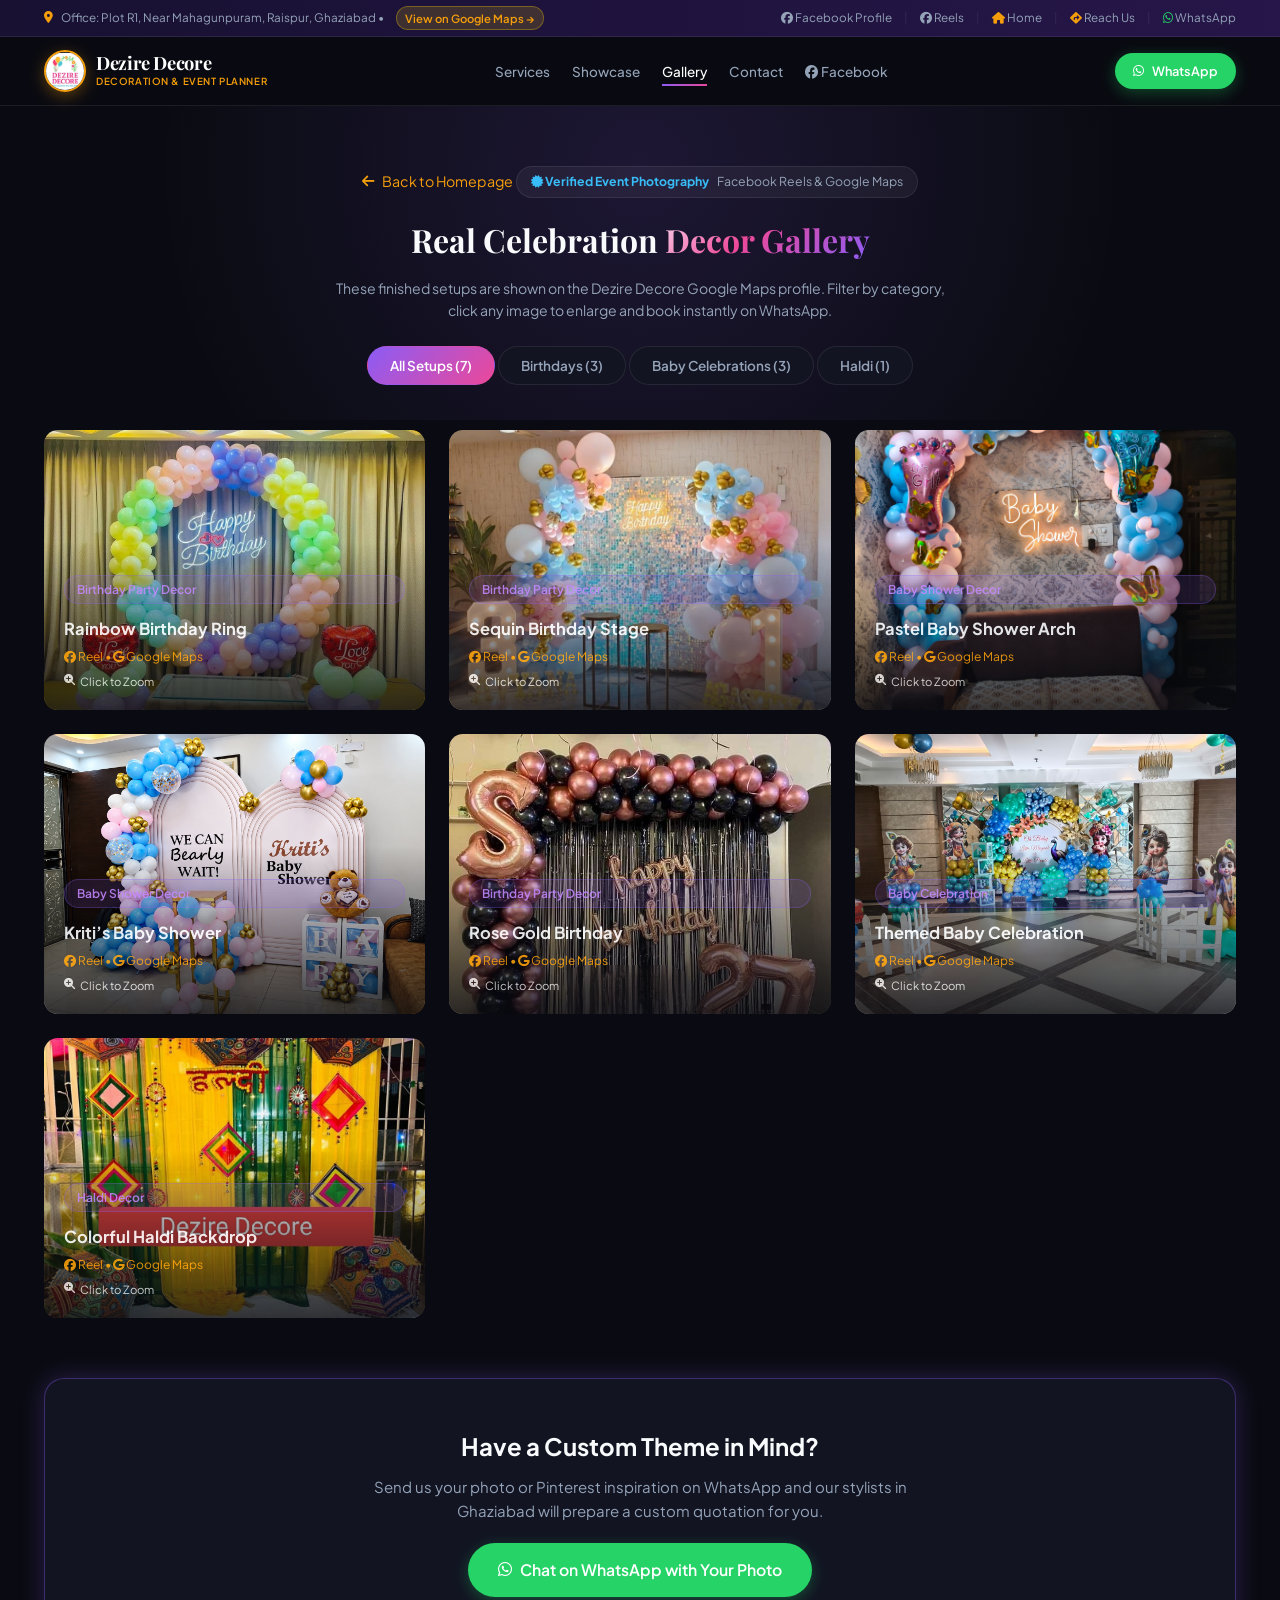
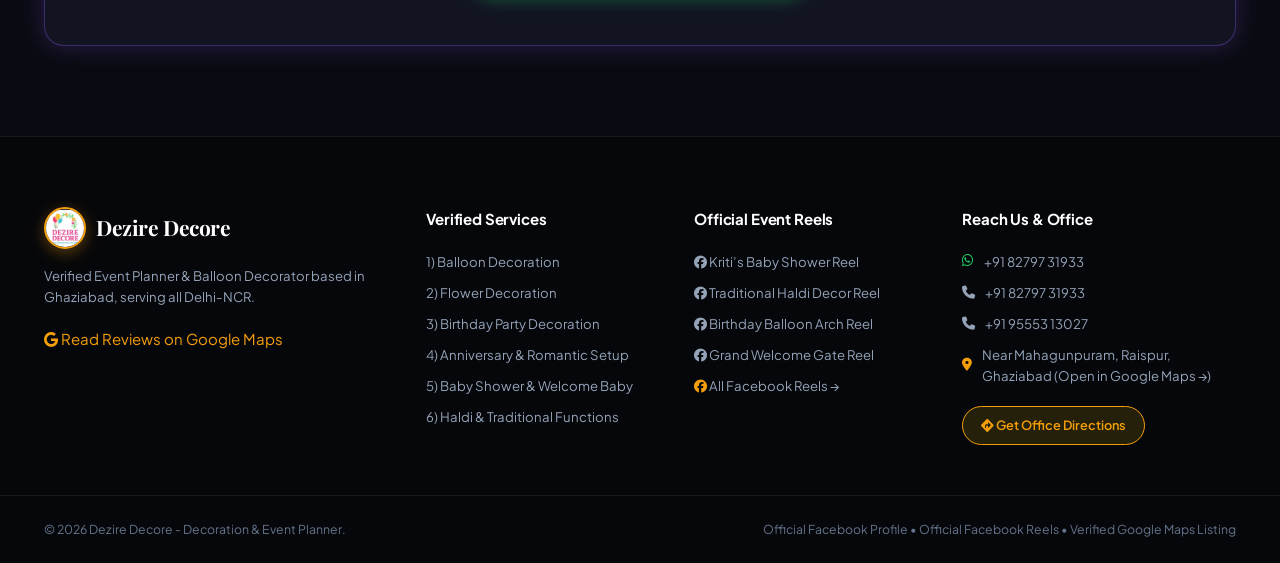
==== gallery.html @ 99ba1cac "Fix mobile section popup, replace What We Do and View Our Samples dummy text with Services and Event" ====
<!DOCTYPE html>
<html lang="en">
<head>
  <meta charset="UTF-8">
  <meta name="viewport" content="width=device-width, initial-scale=1.0">
  <title>Event Decor Gallery | Dezire Decore - Decoration & Event Planner Ghaziabad</title>
  <meta name="description" content="Explore real authentic balloon decoration, flower decoration, and party setups by Dezire Decore in Ghaziabad and Delhi-NCR. Crawled from official Facebook reels & Google Maps reviews.">
  
  <!-- Google Fonts & Font Awesome Icons -->
  <link rel="preconnect" href="https://fonts.googleapis.com">
  <link rel="preconnect" href="https://fonts.gstatic.com" crossorigin>
  <link href="https://fonts.googleapis.com/css2?family=Plus+Jakarta+Sans:wght@300;400;500;600;700;800&family=Playfair+Display:ital,wght@0,600;0,700;1,600&display=swap" rel="stylesheet">
  <link rel="stylesheet" href="https://cdnjs.cloudflare.com/ajax/libs/font-awesome/6.5.1/css/all.min.css">

  <link rel="stylesheet" href="styles.css">
</head>
<body>

  <!-- Top Announcement Bar -->
  <aside class="announcement-bar">
    <div class="container bar-content">
      <div class="bar-left">
        <a href="https://www.google.com/maps/place/Dezire+Decore+-+Decoration+%26+Event+Planner/@28.6676137,77.4800782,17z/data=!4m8!3m7!1s0x390cf3f0faf988bb:0xb8de77d788648f0a!8m2!3d28.6676137!4d77.4800782!9m1!1b1!16s%2Fg%2F11ydsvkggp" target="_blank" rel="noopener" class="top-map-link" title="Open Office on Google Maps">
          <i class="fa-solid fa-location-dot text-gold"></i> Office: Plot R1, Near Mahagunpuram, Raispur, Ghaziabad &bull; <span class="reach-badge">View on Google Maps &rarr;</span>
        </a>
      </div>
      <div class="bar-right">
        <a href="https://www.facebook.com/profile.php?id=61586389556980" target="_blank" rel="noopener" title="Official Facebook Profile">
          <i class="fa-brands fa-facebook text-primary"></i> Facebook Profile
        </a>
        <span class="divider">|</span>
        <a href="https://www.facebook.com/profile.php?id=61586389556980&sk=reels_tab" target="_blank" rel="noopener" title="Official Facebook Reels">
          <i class="fa-brands fa-facebook text-primary"></i> Reels
        </a>
        <span class="divider">|</span>
        <a href="index.html">
          <i class="fa-solid fa-house text-gold"></i> Home
        </a>
        <span class="divider">|</span>
        <a href="index.html#contact">
          <i class="fa-solid fa-diamond-turn-right text-gold"></i> Reach Us
        </a>
        <span class="divider">|</span>
        <a href="https://wa.me/918279731933?text=Hi%20Dezire%20Decore,%20I%20am%20inquiring%20about%20event%20decoration%20services" target="_blank" rel="noopener">
          <i class="fa-brands fa-whatsapp text-whatsapp"></i> WhatsApp
        </a>
      </div>
    </div>
  </aside>

  <!-- Navigation Header with Facebook Logo -->
  <header class="site-header" id="header">
    <div class="container header-container">
      <a href="index.html" class="brand-logo">
        <img src="assets/brand/logo/default.jpg" alt="Dezire Decore Official Logo" class="brand-logo-img">
        <div class="brand-text">
          <span class="logo-title">Dezire Decore</span>
          <span class="logo-sub">Decoration & Event Planner</span>
        </div>
      </a>

      <nav class="nav-menu" id="navMenu">
        <ul class="nav-list">
          <li><a href="index.html#services" class="nav-link">Services</a></li>
          <li><a href="index.html#samples" class="nav-link">Showcase</a></li>
          <li><a href="gallery.html" class="nav-link active">Gallery</a></li>
          <li><a href="index.html#contact" class="nav-link">Contact</a></li>
          <li><a href="https://www.facebook.com/profile.php?id=61586389556980" target="_blank" rel="noopener" class="nav-link text-primary"><i class="fa-brands fa-facebook"></i> Facebook</a></li>
        </ul>
      </nav>

      <div class="header-actions">
        <a href="https://wa.me/918279731933?text=Hi%20Dezire%20Decore,%20I%20would%20like%20to%20get%20a%20quote%20for%20event%20decoration" target="_blank" rel="noopener" class="btn btn-whatsapp btn-sm">
          <i class="fa-brands fa-whatsapp"></i> <span class="btn-text">WhatsApp</span>
        </a>
        <button class="mobile-toggle" id="mobileToggle" aria-label="Toggle navigation">
          <span></span>
          <span></span>
          <span></span>
        </button>
      </div>
    </div>
  </header>

  <!-- Gallery Hero -->
  <section class="gallery-page-hero">
    <div class="container">
      <a href="index.html" class="gallery-back-link">
        <i class="fa-solid fa-arrow-left"></i> Back to Homepage
      </a>
      <div class="badge-pill" style="justify-content: center; margin-bottom: 16px;">
        <span class="verified-pill"><i class="fa-solid fa-certificate"></i> Verified Event Photography</span>
        <span>Facebook Reels & Google Maps</span>
      </div>
      <h1 class="gallery-page-title">
        Real Celebration <span class="gradient-text">Decor Gallery</span>
      </h1>
      <p class="gallery-page-subtitle">
        These finished setups are shown on the Dezire Decore Google Maps profile. Filter by category, click any image to enlarge and book instantly on WhatsApp.
      </p>

      <!-- Category Filter Tabs -->
      <div class="gallery-tabs">
        <button class="tab-btn active" data-filter="all">All Setups (7)</button>
        <button class="tab-btn" data-filter="birthday">Birthdays (3)</button>
        <button class="tab-btn" data-filter="baby">Baby Celebrations (3)</button>
        <button class="tab-btn" data-filter="haldi">Haldi (1)</button>
      </div>
    </div>
  </section>

  <!-- Gallery Grid Section -->
  <section class="section" style="padding-top: 10px; padding-bottom: 90px;">
    <div class="container">
      <div class="gallery-grid" id="galleryGrid">
        <div class="gallery-item"
             data-category="birthday"
             data-category-name="Birthday Party Decor"
             data-title="Rainbow Birthday Ring"
             data-desc="A finished pastel balloon ring with a Happy Birthday sign and a party table."
             data-source="Google Maps business photos & Facebook Reel"
             data-reel-url="https://www.facebook.com/reel/1395880162570768/"
             data-source-url="https://www.google.com/maps/place/Dezire+Decore+-+Decoration+%26+Event+Planner/@28.6676137,77.4800782,17z/data=!4m8!3m7!1s0x390cf3f0faf988bb:0xb8de77d788648f0a!8m2!3d28.6676137!4d77.4800782!9m1!1b1!16s%2Fg%2F11ydsvkggp"
             data-full="assets/event/birthday/default.jpg">
          <img src="assets/event/birthday/default.jpg" alt="Rainbow Birthday Ring by Dezire Decore" loading="lazy">
          <div class="gallery-overlay">
            <span class="lightbox-category-tag">Birthday Party Decor</span>
            <h4>Rainbow Birthday Ring</h4>
            <p><i class="fa-brands fa-facebook"></i> Reel &bull; <i class="fa-brands fa-google"></i> Google Maps</p>
            <span class="view-zoom-hint"><i class="fa-solid fa-magnifying-glass-plus"></i> Click to Zoom</span>
          </div>
        </div>

        <div class="gallery-item"
             data-category="birthday"
             data-category-name="Birthday Party Decor"
             data-title="Sequin Birthday Stage"
             data-desc="A shimmering birthday backdrop with pastel balloons, light-up numbers and a cake display."
             data-source="Google Maps business photos & Facebook Reel"
             data-reel-url="https://www.facebook.com/reel/2063160304377237/"
             data-source-url="https://www.google.com/maps/place/Dezire+Decore+-+Decoration+%26+Event+Planner/@28.6676137,77.4800782,17z/data=!4m8!3m7!1s0x390cf3f0faf988bb:0xb8de77d788648f0a!8m2!3d28.6676137!4d77.4800782!9m1!1b1!16s%2Fg%2F11ydsvkggp"
             data-full="assets/event/birthday-sequin/default.jpg">
          <img src="assets/event/birthday-sequin/default.jpg" alt="Sequin Birthday Stage by Dezire Decore" loading="lazy">
          <div class="gallery-overlay">
            <span class="lightbox-category-tag">Birthday Party Decor</span>
            <h4>Sequin Birthday Stage</h4>
            <p><i class="fa-brands fa-facebook"></i> Reel &bull; <i class="fa-brands fa-google"></i> Google Maps</p>
            <span class="view-zoom-hint"><i class="fa-solid fa-magnifying-glass-plus"></i> Click to Zoom</span>
          </div>
        </div>

        <div class="gallery-item"
             data-category="baby"
             data-category-name="Baby Shower Decor"
             data-title="Pastel Baby Shower Arch"
             data-desc="A finished pink and blue baby shower arch with butterfly balloons and a glowing sign."
             data-source="Google Maps business photos & Facebook Reel"
             data-reel-url="https://www.facebook.com/reel/2816737288698868/"
             data-source-url="https://www.google.com/maps/place/Dezire+Decore+-+Decoration+%26+Event+Planner/@28.6676137,77.4800782,17z/data=!4m8!3m7!1s0x390cf3f0faf988bb:0xb8de77d788648f0a!8m2!3d28.6676137!4d77.4800782!9m1!1b1!16s%2Fg%2F11ydsvkggp"
             data-full="assets/event/baby-shower/default.jpg">
          <img src="assets/event/baby-shower/default.jpg" alt="Pastel Baby Shower Arch by Dezire Decore" loading="lazy">
          <div class="gallery-overlay">
            <span class="lightbox-category-tag">Baby Shower Decor</span>
            <h4>Pastel Baby Shower Arch</h4>
            <p><i class="fa-brands fa-facebook"></i> Reel &bull; <i class="fa-brands fa-google"></i> Google Maps</p>
            <span class="view-zoom-hint"><i class="fa-solid fa-magnifying-glass-plus"></i> Click to Zoom</span>
          </div>
        </div>

        <div class="gallery-item"
             data-category="baby"
             data-category-name="Baby Shower Decor"
             data-title="Kriti’s Baby Shower"
             data-desc="A personalized baby shower backdrop with pastel balloons, teddy bear and BABY blocks."
             data-source="Facebook Reel & Google Maps photos"
             data-reel-url="https://www.facebook.com/reel/29659925743593267/"
             data-source-url="https://www.facebook.com/reel/29659925743593267/"
             data-full="assets/event/baby-shower-kriti/default.jpg">
          <img src="assets/event/baby-shower-kriti/default.jpg" alt="Kriti’s Baby Shower by Dezire Decore" loading="lazy">
          <div class="gallery-overlay">
            <span class="lightbox-category-tag">Baby Shower Decor</span>
            <h4>Kriti’s Baby Shower</h4>
            <p><i class="fa-brands fa-facebook"></i> Reel &bull; <i class="fa-brands fa-google"></i> Google Maps</p>
            <span class="view-zoom-hint"><i class="fa-solid fa-magnifying-glass-plus"></i> Click to Zoom</span>
          </div>
        </div>

        <div class="gallery-item"
             data-category="birthday"
             data-category-name="Birthday Party Decor"
             data-title="Rose Gold Birthday"
             data-desc="Rose gold and black balloon backdrop for a 27th birthday celebration."
             data-source="Google Maps business photos & Facebook Reel"
             data-reel-url="https://www.facebook.com/reel/1778955269817385/"
             data-source-url="https://www.google.com/maps/place/Dezire+Decore+-+Decoration+%26+Event+Planner/@28.6676137,77.4800782,17z/data=!4m8!3m7!1s0x390cf3f0faf988bb:0xb8de77d788648f0a!8m2!3d28.6676137!4d77.4800782!9m1!1b1!16s%2Fg%2F11ydsvkggp"
             data-full="assets/event/birthday-rose-gold/default.jpg">
          <img src="assets/event/birthday-rose-gold/default.jpg" alt="Rose Gold Birthday by Dezire Decore" loading="lazy">
          <div class="gallery-overlay">
            <span class="lightbox-category-tag">Birthday Party Decor</span>
            <h4>Rose Gold Birthday</h4>
            <p><i class="fa-brands fa-facebook"></i> Reel &bull; <i class="fa-brands fa-google"></i> Google Maps</p>
            <span class="view-zoom-hint"><i class="fa-solid fa-magnifying-glass-plus"></i> Click to Zoom</span>
          </div>
        </div>

        <div class="gallery-item"
             data-category="baby"
             data-category-name="Baby Celebration"
             data-title="Themed Baby Celebration"
             data-desc="A full venue stage with blue and gold balloons, themed cutouts and baby blocks."
             data-source="Google Maps business photos & Facebook Reel"
             data-reel-url="https://www.facebook.com/reel/29659925743593267/"
             data-source-url="https://www.google.com/maps/place/Dezire+Decore+-+Decoration+%26+Event+Planner/@28.6676137,77.4800782,17z/data=!4m8!3m7!1s0x390cf3f0faf988bb:0xb8de77d788648f0a!8m2!3d28.6676137!4d77.4800782!9m1!1b1!16s%2Fg%2F11ydsvkggp"
             data-full="assets/event/baby-shower-themed/default.jpg">
          <img src="assets/event/baby-shower-themed/default.jpg" alt="Themed Baby Celebration by Dezire Decore" loading="lazy">
          <div class="gallery-overlay">
            <span class="lightbox-category-tag">Baby Celebration</span>
            <h4>Themed Baby Celebration</h4>
            <p><i class="fa-brands fa-facebook"></i> Reel &bull; <i class="fa-brands fa-google"></i> Google Maps</p>
            <span class="view-zoom-hint"><i class="fa-solid fa-magnifying-glass-plus"></i> Click to Zoom</span>
          </div>
        </div>

        <div class="gallery-item"
             data-category="haldi"
             data-category-name="Haldi Decor"
             data-title="Colorful Haldi Backdrop"
             data-desc="A completed yellow and green haldi backdrop with festive umbrellas and floral details."
             data-source="Dezire Decore Facebook Reel & Google Maps photo"
             data-reel-url="https://www.facebook.com/reel/1449663507112205/"
             data-source-url="https://www.facebook.com/reel/1449663507112205/"
             data-full="assets/event/haldi/default.jpg">
          <img src="assets/event/haldi/default.jpg" alt="Completed yellow and green haldi backdrop by Dezire Decore" loading="lazy">
          <div class="gallery-overlay">
            <span class="lightbox-category-tag">Haldi Decor</span>
            <h4>Colorful Haldi Backdrop</h4>
            <p><i class="fa-brands fa-facebook"></i> Reel &bull; <i class="fa-brands fa-google"></i> Google Maps</p>
            <span class="view-zoom-hint"><i class="fa-solid fa-magnifying-glass-plus"></i> Click to Zoom</span>
          </div>
        </div>

      </div>

      <!-- Custom Request Banner -->
      <div class="calc-wrapper glow-border" style="margin-top: 60px; text-align: center;">
        <h3 style="font-size: 1.6rem; margin-bottom: 10px;">Have a Custom Theme in Mind?</h3>
        <p style="color: var(--text-muted); max-width: 600px; margin: 0 auto 20px;">
          Send us your photo or Pinterest inspiration on WhatsApp and our stylists in Ghaziabad will prepare a custom quotation for you.
        </p>
        <a href="https://wa.me/918279731933?text=Hi%20Dezire%20Decore,%20I%20have%20a%20custom%20photo%20inspiration%20and%20want%20to%20inquire" target="_blank" rel="noopener" class="btn btn-whatsapp btn-lg">
          <i class="fa-brands fa-whatsapp"></i> Chat on WhatsApp with Your Photo
        </a>
      </div>
    </div>
  </section>

  <!-- Lightbox Modal for Fast Zoom/Details -->
  <div class="lightbox-modal" id="lightboxModal" role="dialog" aria-modal="true" aria-label="Event Decor Preview">
    <div class="lightbox-dialog glow-border">
      <button class="lightbox-close" id="lightboxClose" aria-label="Close Preview">&times;</button>
      <div class="lightbox-content-wrapper">
        <div class="lightbox-image-box">
          <button class="lightbox-nav-btn lightbox-prev" id="lightboxPrev" aria-label="Previous Image">
            <i class="fa-solid fa-chevron-left"></i>
          </button>
          <img id="lightboxImg" src="data:image/svg+xml,%3Csvg xmlns='http://www.w3.org/2000/svg' viewBox='0 0 1 1'%3E%3C/svg%3E" alt="Event Setup Large Preview">
          <button class="lightbox-nav-btn lightbox-next" id="lightboxNext" aria-label="Next Image">
            <i class="fa-solid fa-chevron-right"></i>
          </button>
        </div>
        <div class="lightbox-info-box">
          <div>
            <span class="lightbox-category-tag" id="lightboxCategory">Balloon Decoration</span>
            <h3 class="lightbox-title" id="lightboxTitle">Setup Title</h3>
            <p class="lightbox-description" id="lightboxDesc">Description</p>
          </div>
          <div class="lightbox-actions">
            <a href="https://wa.me/918279731933" id="lightboxWaBtn" target="_blank" rel="noopener" class="btn btn-whatsapp btn-block">
              <i class="fa-brands fa-whatsapp"></i> Inquire About This Setup on WhatsApp
            </a>
            <div class="lightbox-channel-row">
              <a href="https://www.facebook.com/profile.php?id=61586389556980&sk=reels_tab" id="lightboxReelBtn" target="_blank" rel="noopener" class="btn btn-facebook">
                <i class="fa-brands fa-facebook"></i> Watch Video Reel
              </a>
              <a href="index.html#samples" class="btn btn-secondary">
                <i class="fa-solid fa-arrow-left"></i> Homepage Samples
              </a>
            </div>
          </div>
        </div>
      </div>
    </div>
  </div>

  <!-- Footer -->
  <footer class="site-footer">
    <div class="container footer-content">
      <div class="footer-col brand-col">
        <div class="brand-logo">
          <img src="assets/brand/logo/default.jpg" alt="Logo" class="brand-logo-img">
          <span class="logo-title">Dezire Decore</span>
        </div>
        <p class="footer-desc">
          Verified Event Planner & Balloon Decorator based in Ghaziabad, serving all Delhi-NCR.
        </p>
        <p class="footer-rating">
          <a href="https://www.google.com/maps/place/Dezire+Decore+-+Decoration+%26+Event+Planner/@28.6676137,77.4800782,17z/data=!4m8!3m7!1s0x390cf3f0faf988bb:0xb8de77d788648f0a!8m2!3d28.6676137!4d77.4800782!9m1!1b1!16s%2Fg%2F11ydsvkggp" target="_blank" rel="noopener" class="text-gold">
            <i class="fa-brands fa-google"></i> Read Reviews on Google Maps
          </a>
        </p>
      </div>

      <div class="footer-col">
        <h4>Verified Services</h4>
        <ul class="footer-links">
          <li><a href="index.html#services">1) Balloon Decoration</a></li>
          <li><a href="index.html#services">2) Flower Decoration</a></li>
          <li><a href="index.html#services">3) Birthday Party Decoration</a></li>
          <li><a href="index.html#services">4) Anniversary & Romantic Setup</a></li>
          <li><a href="index.html#services">5) Baby Shower & Welcome Baby</a></li>
          <li><a href="index.html#services">6) Haldi & Traditional Functions</a></li>
        </ul>
      </div>

      <div class="footer-col">
        <h4>Official Event Reels</h4>
        <ul class="footer-links">
          <li><a href="https://www.facebook.com/reel/29659925743593267/" target="_blank" rel="noopener"><i class="fa-brands fa-facebook text-primary"></i> Kriti’s Baby Shower Reel</a></li>
          <li><a href="https://www.facebook.com/reel/1449663507112205/" target="_blank" rel="noopener"><i class="fa-brands fa-facebook text-primary"></i> Traditional Haldi Decor Reel</a></li>
          <li><a href="https://www.facebook.com/reel/2063160304377237/" target="_blank" rel="noopener"><i class="fa-brands fa-facebook text-primary"></i> Birthday Balloon Arch Reel</a></li>
          <li><a href="https://www.facebook.com/reel/1395880162570768/" target="_blank" rel="noopener"><i class="fa-brands fa-facebook text-primary"></i> Grand Welcome Gate Reel</a></li>
          <li><a href="https://www.facebook.com/profile.php?id=61586389556980&sk=reels_tab" target="_blank" rel="noopener"><i class="fa-brands fa-facebook text-gold"></i> All Facebook Reels &rarr;</a></li>
        </ul>
      </div>

      <div class="footer-col">
        <h4>Reach Us & Office</h4>
        <ul class="footer-contact">
          <li><i class="fa-brands fa-whatsapp text-whatsapp"></i> <a href="https://wa.me/918279731933" target="_blank" rel="noopener">+91 82797 31933</a></li>
          <li><i class="fa-solid fa-phone"></i> <a href="tel:+918279731933">+91 82797 31933</a></li>
          <li><i class="fa-solid fa-phone"></i> <a href="tel:+919555313027">+91 95553 13027</a></li>
          <li>
            <i class="fa-solid fa-location-dot text-gold"></i>
            <a href="https://www.google.com/maps/place/Dezire+Decore+-+Decoration+%26+Event+Planner/@28.6676137,77.4800782,17z/data=!4m8!3m7!1s0x390cf3f0faf988bb:0xb8de77d788648f0a!8m2!3d28.6676137!4d77.4800782!9m1!1b1!16s%2Fg%2F11ydsvkggp" target="_blank" rel="noopener">
              Near Mahagunpuram, Raispur, Ghaziabad (Open in Google Maps &rarr;)
            </a>
          </li>
          <li style="margin-top: 10px;">
            <a href="https://www.google.com/maps/dir//28.6676137,77.4800782/@28.6676137,77.4800782,15z" target="_blank" rel="noopener" class="btn btn-secondary btn-sm" style="display: inline-block;">
              <i class="fa-solid fa-diamond-turn-right"></i> Get Office Directions
            </a>
          </li>
        </ul>
      </div>
    </div>

    <div class="footer-bottom">
      <div class="container bottom-flex">
        <p>&copy; <span id="currentYear">2026</span> Dezire Decore - Decoration & Event Planner.</p>
        <p><a href="https://www.facebook.com/profile.php?id=61586389556980" target="_blank" rel="noopener">Official Facebook Profile</a> &bull; <a href="https://www.facebook.com/profile.php?id=61586389556980&sk=reels_tab" target="_blank" rel="noopener">Official Facebook Reels</a> &bull; <a href="https://www.google.com/maps/place/Dezire+Decore+-+Decoration+%26+Event+Planner/@28.6676137,77.4800782,17z/data=!4m8!3m7!1s0x390cf3f0faf988bb:0xb8de77d788648f0a!8m2!3d28.6676137!4d77.4800782!9m1!1b1!16s%2Fg%2F11ydsvkggp" target="_blank" rel="noopener">Verified Google Maps Listing</a></p>
      </div>
    </div>
  </footer>

  <script src="script.js"></script>
</body>
</html>
---- styles.css ----
/* ===================================================================
   Dezire Decore - Decoration & Event Planner
   Modern Luxury Event Styling Theme
   =================================================================== */

:root {
  --bg-dark: #0a0b12;
  --bg-card: #121422;
  --bg-card-hover: #1a1e34;
  --bg-elevated: #16182a;
  
  --primary: #8b5cf6;
  --primary-gradient: linear-gradient(135deg, #8b5cf6 0%, #ec4899 100%);
  --gold: #f59e0b;
  --gold-gradient: linear-gradient(135deg, #fbbf24 0%, #f59e0b 50%, #d97706 100%);
  --whatsapp: #25d366;
  --whatsapp-hover: #1eb857;

  --text-main: #f8fafc;
  --text-muted: #94a3b8;
  --text-dim: #64748b;

  --border-subtle: rgba(255, 255, 255, 0.08);
  --border-glow: rgba(139, 92, 246, 0.35);

  --shadow-sm: 0 4px 6px -1px rgba(0, 0, 0, 0.2);
  --shadow-md: 0 10px 25px -5px rgba(0, 0, 0, 0.4);
  --shadow-glow: 0 0 25px rgba(139, 92, 246, 0.25);

  --font-main: 'Plus Jakarta Sans', -apple-system, BlinkMacSystemFont, sans-serif;
  --font-display: 'Playfair Display', Georgia, serif;
  
  --radius-sm: 8px;
  --radius-md: 14px;
  --radius-lg: 20px;
  --radius-full: 9999px;
  
  --transition: all 0.3s cubic-bezier(0.16, 1, 0.3, 1);
}

/* Base Resets */
*, *::before, *::after {
  margin: 0;
  padding: 0;
  box-sizing: border-box;
}

html {
  font-size: 15px;
  scroll-behavior: smooth;
  scroll-padding-top: 76px;
  font-family: var(--font-main);
  background-color: var(--bg-dark);
  color: var(--text-main);
  line-height: 1.6;
  overflow-x: hidden;
  max-width: 100%;
}

@media (min-width: 1440px) {
  html {
    font-size: 16px;
  }
}

@media (max-width: 1200px) {
  html {
    font-size: 14.5px;
    scroll-padding-top: 70px;
  }
}

body {
  overflow-x: hidden;
  position: relative;
  min-height: 100vh;
  max-width: 100%;
  overflow-wrap: break-word;
  word-wrap: break-word;
}

body.nav-open {
  overflow: hidden !important;
}

:focus-visible {
  outline: 2px solid var(--gold);
  outline-offset: 2px;
}

img {
  max-width: 100%;
  height: auto;
  display: block;
}

[hidden] {
  display: none !important;
}

a {
  color: inherit;
  text-decoration: none;
  transition: var(--transition);
}

button {
  font-family: inherit;
  cursor: pointer;
  border: none;
  background: none;
  transition: var(--transition);
}

.container {
  width: 100%;
  max-width: 1240px;
  margin: 0 auto;
  padding: 0 24px;
}

/* Utilities */
.text-center { text-align: center; }
.text-gold { color: var(--gold); }
.text-whatsapp { color: var(--whatsapp); }

.gradient-text {
  background: linear-gradient(135deg, #fbcfe8 0%, #ec4899 40%, #8b5cf6 100%);
  -webkit-background-clip: text;
  -webkit-text-fill-color: transparent;
}

.glow-border {
  border: 1px solid var(--border-glow);
  box-shadow: var(--shadow-glow);
}

/* Top Announcement Bar */
.announcement-bar {
  background: linear-gradient(90deg, #181132 0%, #261649 100%);
  border-bottom: 1px solid var(--border-subtle);
  font-size: 0.78rem;
  padding: 6px 0;
  color: var(--text-muted);
}

.bar-content {
  display: flex;
  justify-content: space-between;
  align-items: center;
  gap: 12px;
}

.bar-left {
  min-width: 0;
  overflow: hidden;
  text-overflow: ellipsis;
  white-space: nowrap;
}

.top-map-link {
  color: var(--text-muted);
  display: inline-flex;
  align-items: center;
  gap: 6px;
  transition: var(--transition);
  font-size: 0.78rem;
}

.bar-right {
  display: flex;
  align-items: center;
  gap: 12px;
  font-size: 0.78rem;
  white-space: nowrap;
  flex-shrink: 0;
}

.bar-right a:hover {
  color: var(--text-main);
}

.bar-right .divider {
  color: var(--border-subtle);
}

/* Header & Navigation */
.site-header {
  position: sticky;
  top: 0;
  z-index: 1000;
  background: rgba(10, 11, 18, 0.88);
  backdrop-filter: blur(16px);
  border-bottom: 1px solid var(--border-subtle);
  transition: var(--transition);
}

.site-header.scrolled {
  background: rgba(10, 11, 18, 0.96);
  box-shadow: 0 8px 20px rgba(0, 0, 0, 0.4);
}

.header-container {
  display: flex;
  justify-content: space-between;
  align-items: center;
  height: 68px;
}

.brand-logo {
  display: flex;
  align-items: center;
  gap: 10px;
  flex-shrink: 0;
}

.brand-logo-img {
  width: 42px;
  height: 42px;
  border-radius: var(--radius-full);
  object-fit: cover;
  border: 2px solid var(--gold);
  box-shadow: 0 4px 15px rgba(245, 158, 11, 0.35);
}

.logo-icon {
  width: 40px;
  height: 40px;
  border-radius: var(--radius-md);
  background: var(--primary-gradient);
  display: flex;
  align-items: center;
  justify-content: center;
  color: #fff;
  font-size: 1.15rem;
  box-shadow: 0 4px 15px rgba(236, 72, 153, 0.4);
}

.brand-text {
  display: flex;
  flex-direction: column;
}

.logo-title {
  font-family: var(--font-display);
  font-size: 1.22rem;
  font-weight: 700;
  color: #fff;
  letter-spacing: -0.02em;
  line-height: 1.2;
}

.logo-sub {
  font-size: 0.65rem;
  color: var(--gold);
  font-weight: 600;
  letter-spacing: 0.06em;
  text-transform: uppercase;
}

.nav-list {
  display: flex;
  list-style: none;
  gap: 22px;
}

.nav-link {
  font-size: 0.9rem;
  font-weight: 500;
  color: var(--text-muted);
  position: relative;
  padding: 6px 0;
  white-space: nowrap;
}

.nav-link:hover, .nav-link.active {
  color: #fff;
}

.nav-link::after {
  content: '';
  position: absolute;
  bottom: 0;
  left: 0;
  width: 0%;
  height: 2px;
  background: var(--primary-gradient);
  transition: var(--transition);
}

.nav-link:hover::after, .nav-link.active::after {
  width: 100%;
}

.header-actions {
  display: flex;
  align-items: center;
  gap: 12px;
  flex-shrink: 0;
}

.mobile-toggle {
  display: none;
  flex-direction: column;
  gap: 5px;
  padding: 6px;
}

.mobile-toggle span {
  display: block;
  width: 24px;
  height: 2px;
  background-color: var(--text-main);
  border-radius: 2px;
  transition: var(--transition);
}

/* Buttons */
.btn {
  display: inline-flex;
  align-items: center;
  justify-content: center;
  gap: 8px;
  font-weight: 600;
  border-radius: var(--radius-full);
  padding: 12px 24px;
  font-size: 0.95rem;
  transition: var(--transition);
}

.btn-sm {
  padding: 8px 18px;
  font-size: 0.85rem;
}

.btn-lg {
  padding: 14px 30px;
  font-size: 1.05rem;
}

.btn-block {
  width: 100%;
}

.btn-primary {
  background: var(--primary-gradient);
  color: #fff;
  box-shadow: 0 4px 20px rgba(139, 92, 246, 0.4);
}

.btn-primary:hover {
  transform: translateY(-2px);
  box-shadow: 0 8px 25px rgba(139, 92, 246, 0.6);
}

.btn-whatsapp {
  background: var(--whatsapp);
  color: #fff;
  box-shadow: 0 4px 15px rgba(37, 211, 102, 0.3);
}

.btn-whatsapp:hover {
  background: var(--whatsapp-hover);
  transform: translateY(-2px);
  box-shadow: 0 8px 20px rgba(37, 211, 102, 0.5);
}

.btn-facebook {
  background: #1877f2;
  color: #fff;
  box-shadow: 0 4px 15px rgba(24, 119, 242, 0.3);
}

.btn-facebook:hover {
  background: #0d65d9;
  transform: translateY(-2px);
  box-shadow: 0 8px 20px rgba(24, 119, 242, 0.5);
}

.btn-google-maps {
  background: #1a73e8;
  color: #fff;
  box-shadow: 0 4px 15px rgba(26, 115, 232, 0.35);
}

.btn-google-maps:hover {
  background: #1557b0;
  transform: translateY(-2px);
  box-shadow: 0 8px 20px rgba(26, 115, 232, 0.55);
}

.btn-secondary {
  background: rgba(255, 215, 0, 0.12);
  border: 1px solid var(--gold);
  color: var(--gold);
}

.btn-secondary:hover {
  background: var(--gold);
  color: #0b0c10;
  transform: translateY(-2px);
  box-shadow: 0 8px 20px rgba(255, 215, 0, 0.35);
}

.top-map-link {
  color: var(--text-muted);
  display: inline-flex;
  align-items: center;
  gap: 8px;
  transition: var(--transition);
}

.top-map-link:hover {
  color: #fff;
}

.reach-badge {
  background: rgba(255, 215, 0, 0.15);
  color: var(--gold);
  padding: 2px 8px;
  border-radius: var(--radius-full);
  font-size: 0.75rem;
  font-weight: 600;
  border: 1px solid rgba(255, 215, 0, 0.3);
  margin-left: 4px;
}

.trust-item-link {
  cursor: pointer;
  text-decoration: none;
}

.trust-item-link:hover {
  border-color: var(--gold);
  background: rgba(255, 215, 0, 0.08);
  transform: translateY(-2px);
}

.btn-call {
  background: rgba(255, 255, 255, 0.08);
  border: 1px solid var(--border-subtle);
  color: #fff;
}

.btn-call:hover {
  background: rgba(255, 255, 255, 0.15);
  transform: translateY(-2px);
}

.btn-outline {
  border: 1px solid rgba(255, 255, 255, 0.2);
  color: #fff;
  background: transparent;
}

.btn-outline:hover {
  border-color: var(--primary);
  background: rgba(139, 92, 246, 0.1);
  transform: translateY(-2px);
}

/* Hero Section */
.hero-section {
  position: relative;
  padding: 55px 0 45px;
  overflow: hidden;
}

.hero-backdrop {
  position: absolute;
  top: -20%;
  left: 50%;
  transform: translateX(-50%);
  width: 900px;
  height: 600px;
  background: radial-gradient(circle, rgba(139, 92, 246, 0.18) 0%, rgba(236, 72, 153, 0.08) 40%, transparent 70%);
  pointer-events: none;
  z-index: 0;
}

.hero-container {
  position: relative;
  z-index: 1;
  display: grid;
  grid-template-columns: 1.15fr 0.85fr;
  align-items: center;
  gap: 36px;
}

.badge-pill {
  display: inline-flex;
  align-items: center;
  gap: 8px;
  background: rgba(255, 255, 255, 0.05);
  border: 1px solid var(--border-subtle);
  padding: 5px 14px;
  border-radius: var(--radius-full);
  font-size: 0.82rem;
  color: var(--text-muted);
  margin-bottom: 18px;
}

.badge-pill .star-rating {
  color: var(--gold);
  font-weight: 700;
}

.hero-title {
  font-family: var(--font-display);
  font-size: clamp(2rem, 2.7vw, 2.75rem);
  line-height: 1.18;
  margin-bottom: 16px;
  font-weight: 700;
  letter-spacing: -0.02em;
}

.hero-description {
  font-size: 0.98rem;
  line-height: 1.55;
  color: var(--text-muted);
  margin-bottom: 24px;
  max-width: 520px;
}

.hero-description strong {
  color: #fff;
}

.hero-cta-group {
  display: flex;
  flex-wrap: wrap;
  gap: 12px;
  margin-bottom: 28px;
}

.trust-features {
  display: grid;
  grid-template-columns: repeat(2, 1fr);
  gap: 12px;
  padding-top: 18px;
  border-top: 1px solid var(--border-subtle);
}

.trust-item {
  display: flex;
  align-items: center;
  gap: 8px;
  font-size: 0.84rem;
  color: var(--text-muted);
  font-weight: 500;
}

/* Hero Visual & Cards */
.hero-visual {
  position: relative;
}

.hero-card-stack {
  position: relative;
}

.main-card {
  position: relative;
  border-radius: var(--radius-lg);
  overflow: hidden;
  background: var(--bg-card);
}

.hero-img {
  width: 100%;
  height: 400px;
  object-fit: cover;
  transition: transform 0.6s ease;
}

.main-card:hover .hero-img {
  transform: scale(1.03);
}

.card-glass-badge {
  position: absolute;
  bottom: 20px;
  left: 20px;
  right: 20px;
  background: rgba(10, 11, 18, 0.8);
  backdrop-filter: blur(12px);
  border: 1px solid var(--border-subtle);
  border-radius: var(--radius-md);
  padding: 16px;
  display: flex;
  align-items: center;
  gap: 14px;
}

.card-glass-badge .badge-icon {
  width: 44px;
  height: 44px;
  border-radius: var(--radius-sm);
  background: var(--primary-gradient);
  display: flex;
  align-items: center;
  justify-content: center;
  font-size: 1.25rem;
  color: #fff;
}

.card-glass-badge h4 {
  font-size: 1rem;
  margin-bottom: 2px;
}

.card-glass-badge p {
  font-size: 0.8rem;
  color: var(--gold);
}

.floating-stat-box {
  position: absolute;
  background: rgba(22, 24, 42, 0.9);
  backdrop-filter: blur(12px);
  border: 1px solid var(--border-glow);
  padding: 14px 20px;
  border-radius: var(--radius-md);
  box-shadow: var(--shadow-md);
}

.stat-top {
  top: -20px;
  right: -20px;
  display: flex;
  flex-direction: column;
  align-items: center;
}

.stat-top .stat-number {
  font-size: 1.5rem;
  font-weight: 800;
  color: var(--gold);
}

.stat-bottom {
  bottom: -20px;
  left: -20px;
}

.stars-row {
  color: var(--gold);
  font-size: 0.85rem;
  margin-bottom: 4px;
}

.stat-label {
  font-size: 0.78rem;
  color: var(--text-muted);
  font-weight: 600;
}

/* Stats Strip */
.stats-strip {
  background: var(--bg-card);
  border-top: 1px solid var(--border-subtle);
  border-bottom: 1px solid var(--border-subtle);
  padding: 36px 0;
}

.stats-grid {
  display: grid;
  grid-template-columns: repeat(4, 1fr);
  gap: 24px;
  text-align: center;
}

.stat-card h3 {
  font-family: var(--font-display);
  font-size: 2.2rem;
  font-weight: 700;
  color: #fff;
  margin-bottom: 4px;
  background: var(--primary-gradient);
  -webkit-background-clip: text;
  -webkit-text-fill-color: transparent;
}

.stat-card p {
  font-size: 0.9rem;
  color: var(--text-muted);
  font-weight: 500;
}

/* ===================================================================
   About Section
   =================================================================== */
.about-section {
  position: relative;
}

.about-grid {
  display: grid;
  grid-template-columns: 0.9fr 1.1fr;
  gap: 50px;
  align-items: center;
}

.about-img-box {
  position: relative;
  border-radius: var(--radius-lg);
  overflow: hidden;
  background: var(--bg-card);
}

.about-img {
  width: 100%;
  height: 440px;
  object-fit: cover;
  transition: transform 0.6s ease;
}

.about-img-box:hover .about-img {
  transform: scale(1.04);
}

.about-badge {
  position: absolute;
  bottom: 24px;
  right: 24px;
  background: rgba(10, 11, 18, 0.85);
  backdrop-filter: blur(12px);
  border: 1px solid var(--border-glow);
  padding: 16px 22px;
  border-radius: var(--radius-md);
  display: flex;
  flex-direction: column;
  box-shadow: var(--shadow-glow);
}

.badge-num {
  font-family: var(--font-display);
  font-size: 1.8rem;
  font-weight: 800;
  color: var(--gold);
  line-height: 1;
}

.badge-txt {
  font-size: 0.75rem;
  color: var(--text-muted);
  font-weight: 600;
  text-transform: uppercase;
}

.about-lead {
  font-size: 1.1rem;
  line-height: 1.6;
  color: var(--text-main);
  margin-bottom: 16px;
}

.about-lead strong {
  color: var(--gold);
}

.about-body {
  font-size: 0.95rem;
  color: var(--text-muted);
  margin-bottom: 28px;
  line-height: 1.6;
}

.about-highlights {
  display: flex;
  flex-direction: column;
  gap: 16px;
}

.highlight-item {
  display: flex;
  align-items: flex-start;
  gap: 14px;
  background: var(--bg-card);
  border: 1px solid var(--border-subtle);
  padding: 14px 18px;
  border-radius: var(--radius-md);
  font-size: 0.9rem;
}

.highlight-item i {
  font-size: 1.2rem;
  margin-top: 3px;
}

.highlight-item strong {
  display: block;
  color: #fff;
  margin-bottom: 2px;
}

.highlight-item span {
  color: var(--text-muted);
}

/* ===================================================================
   How It Works Process Grid
   =================================================================== */
.process-section {
  background: var(--bg-card);
  border-top: 1px solid var(--border-subtle);
  border-bottom: 1px solid var(--border-subtle);
}

.process-grid {
  display: grid;
  grid-template-columns: repeat(4, 1fr);
  gap: 24px;
}

.process-step {
  background: var(--bg-elevated);
  border: 1px solid var(--border-subtle);
  border-radius: var(--radius-lg);
  padding: 32px 24px;
  position: relative;
  transition: var(--transition);
}

.process-step:hover {
  border-color: var(--border-glow);
  transform: translateY(-6px);
}

.step-num {
  position: absolute;
  top: 18px;
  right: 20px;
  font-family: var(--font-display);
  font-size: 2.2rem;
  font-weight: 800;
  color: rgba(255, 255, 255, 0.06);
}

.step-icon {
  width: 52px;
  height: 52px;
  border-radius: var(--radius-md);
  background: rgba(245, 158, 11, 0.12);
  display: flex;
  align-items: center;
  justify-content: center;
  font-size: 1.35rem;
  margin-bottom: 20px;
}

.process-step h4 {
  font-size: 1.15rem;
  margin-bottom: 10px;
  color: #fff;
}

.process-step p {
  font-size: 0.88rem;
  color: var(--text-muted);
  line-height: 1.5;
}

/* ===================================================================
   Facebook & Social Feed Showcase
   =================================================================== */
.social-box {
  background: var(--bg-card);
  border-radius: var(--radius-lg);
  padding: 30px 24px;
}

.social-header {
  display: flex;
  justify-content: space-between;
  align-items: center;
  margin-bottom: 24px;
  flex-wrap: wrap;
  gap: 16px;
}

.social-samples-grid {
  display: grid;
  grid-template-columns: repeat(3, 1fr);
  gap: 22px;
}

.social-card {
  background: var(--bg-elevated);
  border: 1px solid var(--border-subtle);
  border-radius: var(--radius-md);
  overflow: hidden;
  transition: var(--transition);
}

.social-card:hover {
  transform: translateY(-5px);
  border-color: var(--border-glow);
}

.social-img-box {
  position: relative;
  height: 220px;
  overflow: hidden;
}

.social-img-box img {
  width: 100%;
  height: 100%;
  object-fit: cover;
  transition: transform 0.6s ease;
}

.social-card:hover .social-img-box img {
  transform: scale(1.06);
}

.social-tag-pill {
  position: absolute;
  top: 12px;
  left: 12px;
  background: rgba(24, 119, 242, 0.9);
  color: #fff;
  font-size: 0.75rem;
  font-weight: 700;
  padding: 4px 12px;
  border-radius: var(--radius-full);
  display: flex;
  align-items: center;
  gap: 6px;
}

.social-card-body {
  padding: 20px;
}

.post-meta {
  font-size: 0.78rem;
  color: var(--gold);
  margin-bottom: 8px;
  display: flex;
  align-items: center;
  gap: 6px;
}

.social-card-body p {
  font-size: 0.9rem;
  color: var(--text-muted);
  line-height: 1.5;
  font-style: italic;
}

/* Section Shared Headers */
.section {
  padding: 55px 0;
}

.section-tag {
  display: inline-block;
  font-size: 0.78rem;
  text-transform: uppercase;
  letter-spacing: 0.1em;
  font-weight: 700;
  color: var(--gold);
  margin-bottom: 10px;
}

.section-title {
  font-family: var(--font-display);
  font-size: clamp(1.75rem, 2.2vw, 2.25rem);
  line-height: 1.22;
  margin-bottom: 12px;
  font-weight: 700;
}

.section-subtitle {
  font-size: 0.94rem;
  color: var(--text-muted);
  max-width: 600px;
  margin: 0 auto 34px;
}

/* Services Grid */
.services-grid {
  display: grid;
  grid-template-columns: repeat(3, 1fr);
  gap: 24px;
}

.service-card {
  background: var(--bg-card);
  border: 1px solid var(--border-subtle);
  border-radius: var(--radius-lg);
  overflow: hidden;
  transition: var(--transition);
  display: flex;
  flex-direction: column;
}

.service-card:hover {
  transform: translateY(-6px);
  border-color: var(--border-glow);
  box-shadow: var(--shadow-glow);
}

.service-img-wrapper {
  position: relative;
  height: 220px;
  overflow: hidden;
}

.service-img-wrapper img {
  width: 100%;
  height: 100%;
  object-fit: cover;
  transition: transform 0.6s ease;
}

.service-visual-placeholder {
  display: flex;
  align-items: center;
  justify-content: center;
  background: radial-gradient(circle at 30% 30%, rgba(236, 72, 153, 0.28), transparent 42%),
              linear-gradient(135deg, #29203d, #171829);
}

.service-visual-placeholder > i {
  color: #f7c9df;
  font-size: 3.5rem;
  filter: drop-shadow(0 8px 24px rgba(236, 72, 153, 0.3));
}

.reel-play-btn {
  position: absolute;
  top: 50%;
  left: 50%;
  transform: translate(-50%, -50%);
  width: 44px;
  height: 44px;
  border-radius: var(--radius-full);
  background: rgba(24, 119, 242, 0.88);
  color: #fff;
  display: flex;
  align-items: center;
  justify-content: center;
  font-size: 1.1rem;
  box-shadow: 0 4px 18px rgba(0, 0, 0, 0.45);
  transition: var(--transition);
  z-index: 2;
}

.service-card:hover .reel-play-btn, .gallery-item:hover .reel-play-btn {
  transform: translate(-50%, -50%) scale(1.12);
  background: #0d65d9;
}

.service-card:hover .service-img-wrapper img {
  transform: scale(1.06);
}

.service-price {
  position: absolute;
  top: 12px;
  right: 12px;
  background: rgba(10, 11, 18, 0.85);
  backdrop-filter: blur(8px);
  border: 1px solid var(--border-subtle);
  color: var(--gold);
  font-weight: 700;
  font-size: 0.8rem;
  padding: 4px 12px;
  border-radius: var(--radius-full);
}

.service-body {
  padding: 20px 18px;
  display: flex;
  flex-direction: column;
  flex-grow: 1;
}

.service-icon {
  width: 38px;
  height: 38px;
  border-radius: var(--radius-md);
  background: rgba(139, 92, 246, 0.15);
  color: var(--primary);
  display: flex;
  align-items: center;
  justify-content: center;
  font-size: 1.15rem;
  margin-bottom: 14px;
}

.service-body h3 {
  font-size: 1.15rem;
  margin-bottom: 8px;
}

.service-body p {
  color: var(--text-muted);
  font-size: 0.86rem;
  margin-bottom: 14px;
  line-height: 1.5;
}

.service-perks {
  list-style: none;
  margin-bottom: 18px;
  display: flex;
  flex-direction: column;
  gap: 6px;
  font-size: 0.82rem;
  color: var(--text-muted);
  margin-top: auto;
}

.service-perks i {
  color: var(--whatsapp);
  margin-right: 8px;
}

.service-link {
  display: inline-flex;
  align-items: center;
  gap: 6px;
  color: var(--gold);
  font-size: 0.84rem;
  font-weight: 600;
  margin-top: auto;
  padding-top: 10px;
  transition: var(--transition);
}

.service-link:hover {
  color: #fff;
  transform: translateX(4px);
}

.reel-direct-link {
  display: inline-flex;
  align-items: center;
  gap: 6px;
  color: #38bdf8;
  font-size: 0.82rem;
  font-weight: 600;
  margin-top: 10px;
  transition: var(--transition);
}

.reel-direct-link:hover {
  color: #fff;
  text-decoration: underline;
}

/* Interactive Calculator */
.calc-wrapper {
  background: var(--bg-card);
  border-radius: var(--radius-lg);
  padding: 48px;
  position: relative;
  overflow: hidden;
}

.calc-intro {
  margin-bottom: 36px;
}

.calc-grid {
  display: grid;
  grid-template-columns: 1.2fr 0.8fr;
  gap: 40px;
  align-items: start;
}

.calc-group {
  margin-bottom: 28px;
}

.calc-group label {
  display: flex;
  align-items: center;
  gap: 8px;
  font-weight: 600;
  font-size: 0.95rem;
  color: #fff;
  margin-bottom: 14px;
}

.chips-selector {
  display: flex;
  flex-wrap: wrap;
  gap: 10px;
}

.chip {
  padding: 10px 18px;
  background: var(--bg-elevated);
  border: 1px solid var(--border-subtle);
  border-radius: var(--radius-full);
  color: var(--text-muted);
  font-size: 0.88rem;
  font-weight: 500;
}

.chip:hover {
  background: rgba(255, 255, 255, 0.08);
  color: #fff;
}

.chip.active {
  background: var(--primary-gradient);
  border-color: transparent;
  color: #fff;
  box-shadow: 0 4px 12px rgba(139, 92, 246, 0.4);
}

.form-select, .form-control {
  width: 100%;
  padding: 14px 16px;
  background: var(--bg-elevated);
  border: 1px solid var(--border-subtle);
  border-radius: var(--radius-md);
  color: #fff;
  font-size: 0.95rem;
  outline: none;
  font-family: inherit;
  transition: var(--transition);
}

.form-select:focus, .form-control:focus {
  border-color: var(--primary);
  box-shadow: 0 0 10px rgba(139, 92, 246, 0.3);
}

.addons-grid {
  display: grid;
  grid-template-columns: repeat(2, 1fr);
  gap: 14px;
}

.addon-check {
  display: flex;
  align-items: center;
  gap: 12px;
  background: var(--bg-elevated);
  border: 1px solid var(--border-subtle);
  padding: 12px 16px;
  border-radius: var(--radius-md);
  cursor: pointer;
  transition: var(--transition);
}

.addon-check:hover {
  border-color: rgba(255, 255, 255, 0.2);
}

.addon-input {
  display: none;
}

.custom-box {
  width: 20px;
  height: 20px;
  border-radius: 4px;
  border: 2px solid var(--text-dim);
  display: flex;
  align-items: center;
  justify-content: center;
  flex-shrink: 0;
  transition: var(--transition);
}

.addon-input:checked + .custom-box {
  background: var(--primary);
  border-color: var(--primary);
}

.addon-input:checked + .custom-box::after {
  content: '✓';
  color: #fff;
  font-size: 12px;
  font-weight: 800;
}

.addon-info {
  display: flex;
  flex-direction: column;
}

.addon-info strong {
  font-size: 0.85rem;
  font-weight: 600;
}

.addon-price {
  font-size: 0.78rem;
  color: var(--gold);
}

/* Calculator Output Card */
.calc-summary-card {
  background: var(--bg-elevated);
  border: 1px solid var(--border-glow);
  border-radius: var(--radius-lg);
  padding: 30px;
  box-shadow: var(--shadow-glow);
}

.summary-header {
  display: flex;
  justify-content: space-between;
  align-items: center;
  margin-bottom: 24px;
}

.summary-header h3 {
  font-size: 1.25rem;
}

.live-badge {
  font-size: 0.72rem;
  text-transform: uppercase;
  letter-spacing: 0.08em;
  padding: 4px 10px;
  border-radius: var(--radius-full);
  background: rgba(37, 211, 102, 0.15);
  color: var(--whatsapp);
  font-weight: 700;
}

.summary-details {
  display: flex;
  flex-direction: column;
  gap: 12px;
}

.summary-row {
  display: flex;
  justify-content: space-between;
  font-size: 0.95rem;
  color: var(--text-muted);
}

.summary-row .item-val {
  color: #fff;
  font-weight: 600;
}

.summary-divider {
  border: none;
  border-top: 1px dashed var(--border-subtle);
  margin: 20px 0;
}

.total-price-box {
  margin-bottom: 24px;
  text-align: center;
}

.total-label {
  font-size: 0.85rem;
  text-transform: uppercase;
  letter-spacing: 0.08em;
  color: var(--text-muted);
}

.total-amount {
  font-size: 2.8rem;
  font-weight: 800;
  color: #fff;
  font-family: var(--font-display);
  line-height: 1.1;
  margin: 4px 0;
}

.total-amount .currency {
  font-size: 1.8rem;
  color: var(--gold);
  margin-right: 4px;
}

.tax-note {
  font-size: 0.78rem;
  color: var(--text-dim);
}

.summary-tip {
  font-size: 0.78rem;
  color: var(--text-muted);
  text-align: center;
  margin-top: 14px;
}

/* Packages Grid */
.packages-grid {
  display: grid;
  grid-template-columns: repeat(3, 1fr);
  gap: 32px;
  align-items: center;
}

.package-card {
  background: var(--bg-card);
  border: 1px solid var(--border-subtle);
  border-radius: var(--radius-lg);
  padding: 36px 30px;
  position: relative;
  transition: var(--transition);
}

.package-card:hover {
  transform: translateY(-8px);
}

.package-card.featured {
  background: linear-gradient(180deg, #18152e 0%, #121422 100%);
  padding: 44px 30px;
  transform: scale(1.03);
}

.package-card.featured:hover {
  transform: scale(1.05) translateY(-6px);
}

.popular-ribbon {
  position: absolute;
  top: -14px;
  left: 50%;
  transform: translateX(-50%);
  background: var(--primary-gradient);
  color: #fff;
  font-size: 0.75rem;
  text-transform: uppercase;
  font-weight: 800;
  letter-spacing: 0.1em;
  padding: 6px 18px;
  border-radius: var(--radius-full);
  box-shadow: 0 4px 15px rgba(236, 72, 153, 0.4);
}

.package-header {
  text-align: center;
  margin-bottom: 28px;
  padding-bottom: 24px;
  border-bottom: 1px solid var(--border-subtle);
}

.package-header h3 {
  font-size: 1.5rem;
  margin-bottom: 6px;
}

.package-header p {
  font-size: 0.85rem;
  color: var(--text-muted);
  margin-bottom: 16px;
}

.package-price {
  font-family: var(--font-display);
  font-size: 2.8rem;
  font-weight: 700;
  color: #fff;
  line-height: 1;
}

.package-pricing-tag {
  display: inline-block;
  background: rgba(245, 158, 11, 0.15);
  border: 1px solid rgba(245, 158, 11, 0.3);
  color: var(--gold);
  font-size: 1.1rem;
  font-weight: 700;
  padding: 6px 16px;
  border-radius: var(--radius-full);
}

.verified-pill {
  color: #38bdf8;
  font-weight: 700;
}

.reviews-stat-banner {
  background: var(--bg-card);
  border: 1px solid var(--border-glow);
  border-radius: var(--radius-lg);
  padding: 40px;
  text-align: center;
  box-shadow: var(--shadow-glow);
  margin-bottom: 40px;
}

.reviews-stat-count {
  font-family: var(--font-display);
  font-size: 3.5rem;
  font-weight: 800;
  color: var(--gold);
  line-height: 1;
  margin-bottom: 8px;
}

.reviews-stat-subtitle {
  font-size: 1.15rem;
  color: #fff;
  margin-bottom: 20px;
  font-weight: 600;
}

.event-actions-row {
  display: grid;
  grid-template-columns: repeat(2, 1fr);
  gap: 8px;
  margin-top: 14px;
}

.event-actions-row .btn {
  font-size: 0.78rem;
  padding: 8px 6px;
  justify-content: center;
  white-space: nowrap;
  width: 100%;
}

.quote-policy-text {
  font-size: 0.9rem;
  color: var(--text-muted);
  line-height: 1.5;
  background: var(--bg-card);
  padding: 12px 16px;
  border-radius: var(--radius-sm);
  border: 1px solid var(--border-subtle);
}

.package-price .curr {
  font-size: 1.6rem;
  color: var(--gold);
  vertical-align: super;
}

.package-features {
  list-style: none;
  display: flex;
  flex-direction: column;
  gap: 14px;
  margin-bottom: 32px;
  font-size: 0.92rem;
  color: var(--text-muted);
}

.package-features li {
  display: flex;
  align-items: flex-start;
  gap: 10px;
}

/* Portfolio Filter & Gallery */
.gallery-page-hero {
  padding: 60px 0 35px;
  text-align: center;
  position: relative;
  background: radial-gradient(circle at 50% 20%, rgba(139, 92, 246, 0.15), transparent 70%);
}

.gallery-page-title {
  font-size: clamp(1.9rem, 2.5vw, 2.4rem);
  font-family: var(--font-display);
  margin-bottom: 12px;
}

.gallery-page-subtitle {
  max-width: 640px;
  margin: 0 auto 24px;
  color: var(--text-muted);
  font-size: 0.94rem;
}

.gallery-back-link {
  display: inline-flex;
  align-items: center;
  gap: 8px;
  color: var(--gold);
  margin-bottom: 20px;
  font-size: 0.95rem;
}

.gallery-back-link:hover {
  text-decoration: underline;
}

.filter-tabs {
  display: flex;
  justify-content: center;
  flex-wrap: wrap;
  gap: 12px;
  margin-bottom: 36px;
}

.tab-btn {
  padding: 10px 22px;
  background: var(--bg-card);
  border: 1px solid var(--border-subtle);
  border-radius: var(--radius-full);
  color: var(--text-muted);
  font-size: 0.9rem;
  font-weight: 600;
}

.tab-btn:hover {
  color: #fff;
  background: var(--bg-card-hover);
}

.tab-btn.active {
  background: var(--primary-gradient);
  border-color: transparent;
  color: #fff;
}

.gallery-grid {
  display: grid;
  grid-template-columns: repeat(3, 1fr);
  gap: 24px;
}

.gallery-item {
  position: relative;
  height: 280px;
  border-radius: var(--radius-md);
  overflow: hidden;
  cursor: pointer;
  transition: opacity 0.25s ease, transform 0.25s ease;
}

.gallery-item.is-hidden {
  display: none !important;
}

.gallery-item img {
  width: 100%;
  height: 100%;
  object-fit: cover;
  transition: transform 0.6s ease;
}

.gallery-overlay {
  position: absolute;
  inset: 0;
  background: linear-gradient(180deg, transparent 40%, rgba(10, 11, 18, 0.9) 100%);
  display: flex;
  flex-direction: column;
  justify-content: flex-end;
  padding: 20px;
  opacity: 0.9;
  transition: var(--transition);
}

.gallery-item:hover img {
  transform: scale(1.08);
}

.gallery-item:hover .gallery-overlay {
  opacity: 1;
}

.gallery-overlay h4 {
  font-size: 1.1rem;
  margin-bottom: 4px;
}

.gallery-overlay p {
  font-size: 0.8rem;
  color: var(--gold);
}

.gallery-overlay .view-zoom-hint {
  margin-top: 6px;
  font-size: 0.75rem;
  color: #fff;
  opacity: 0.85;
  display: inline-flex;
  align-items: center;
  gap: 5px;
}

/* Lightbox Modal */
.lightbox-modal {
  position: fixed;
  inset: 0;
  z-index: 99999;
  background: rgba(4, 5, 10, 0.94);
  backdrop-filter: blur(16px);
  display: none;
  align-items: center;
  justify-content: center;
  padding: 24px;
  opacity: 0;
  transition: opacity 0.3s ease;
}

.lightbox-modal.active {
  display: flex;
  opacity: 1;
}

.lightbox-dialog {
  position: relative;
  max-width: 920px;
  width: 100%;
  max-height: 90vh;
  background: #0f111a;
  border: 1px solid var(--border-glow);
  border-radius: var(--radius-lg);
  overflow: hidden;
  box-shadow: 0 25px 50px -12px rgba(0, 0, 0, 0.75);
  display: flex;
  flex-direction: column;
  animation: lightboxScale 0.3s cubic-bezier(0.16, 1, 0.3, 1);
}

@keyframes lightboxScale {
  from {
    transform: scale(0.92);
    opacity: 0;
  }
  to {
    transform: scale(1);
    opacity: 1;
  }
}

.lightbox-close {
  position: absolute;
  top: 14px;
  right: 14px;
  width: 38px;
  height: 38px;
  background: rgba(0, 0, 0, 0.7);
  border: 1px solid var(--border-subtle);
  border-radius: 50%;
  color: #fff;
  font-size: 1.1rem;
  display: flex;
  align-items: center;
  justify-content: center;
  cursor: pointer;
  z-index: 10;
  transition: var(--transition);
}

.lightbox-close:hover {
  background: #ef4444;
  transform: rotate(90deg);
}

.lightbox-content-wrapper {
  display: grid;
  grid-template-columns: 1.25fr 1fr;
  max-height: 85vh;
}

@media (max-width: 768px) {
  .lightbox-content-wrapper {
    grid-template-columns: 1fr;
    overflow-y: auto;
  }
}

.lightbox-image-box {
  background: #000;
  display: flex;
  align-items: center;
  justify-content: center;
  position: relative;
  min-height: 320px;
  max-height: 75vh;
  overflow: hidden;
}

.lightbox-image-box img {
  max-height: 75vh;
  max-width: 100%;
  object-fit: contain;
  transition: opacity 0.2s ease;
}

.lightbox-counter {
  position: absolute;
  bottom: 12px;
  left: 16px;
  background: rgba(0, 0, 0, 0.7);
  border: 1px solid rgba(255, 255, 255, 0.15);
  padding: 4px 12px;
  border-radius: var(--radius-full);
  font-size: 0.76rem;
  color: #fff;
  z-index: 5;
  letter-spacing: 0.05em;
}

.form-feedback {
  display: none;
  padding: 12px 14px;
  border-radius: var(--radius-sm);
  margin-bottom: 14px;
  font-size: 0.88rem;
  line-height: 1.4;
}

.form-feedback.success {
  display: flex;
  align-items: center;
  gap: 10px;
  background: rgba(34, 197, 94, 0.15);
  border: 1px solid rgba(34, 197, 94, 0.35);
  color: #4ade80;
}

.lightbox-info-box {
  padding: 30px 26px;
  display: flex;
  flex-direction: column;
  justify-content: space-between;
  background: var(--bg-card);
}

.lightbox-category-tag {
  display: inline-block;
  padding: 4px 12px;
  background: rgba(139, 92, 246, 0.15);
  color: #c084fc;
  border: 1px solid rgba(139, 92, 246, 0.3);
  border-radius: var(--radius-full);
  font-size: 0.8rem;
  font-weight: 600;
  margin-bottom: 12px;
}

.lightbox-title {
  font-size: 1.35rem;
  margin-bottom: 12px;
  line-height: 1.3;
}

.lightbox-description {
  color: var(--text-muted);
  font-size: 0.9rem;
  line-height: 1.6;
  margin-bottom: 20px;
}

.lightbox-source-pill {
  display: flex;
  align-items: center;
  gap: 8px;
  font-size: 0.82rem;
  color: var(--gold);
  margin-bottom: 22px;
}

.lightbox-actions {
  display: flex;
  flex-direction: column;
  gap: 10px;
}

.lightbox-channel-row {
  display: grid;
  grid-template-columns: 1fr 1fr;
  gap: 8px;
}

@media (max-width: 576px) {
  .lightbox-channel-row {
    grid-template-columns: 1fr;
  }
}

.lightbox-nav-btn {
  position: absolute;
  top: 50%;
  transform: translateY(-50%);
  width: 42px;
  height: 42px;
  background: rgba(0, 0, 0, 0.65);
  border: 1px solid var(--border-subtle);
  border-radius: 50%;
  color: #fff;
  font-size: 1.1rem;
  display: flex;
  align-items: center;
  justify-content: center;
  cursor: pointer;
  z-index: 5;
  transition: var(--transition);
}

.lightbox-nav-btn:hover {
  background: var(--primary);
  transform: translateY(-50%) scale(1.1);
}

.lightbox-prev {
  left: 12px;
}

.lightbox-next {
  right: 12px;
}

/* Features Grid */
.features-grid {
  display: grid;
  grid-template-columns: repeat(4, 1fr);
  gap: 24px;
}

.feature-card {
  background: var(--bg-card);
  border: 1px solid var(--border-subtle);
  border-radius: var(--radius-md);
  padding: 30px 24px;
  transition: var(--transition);
}

.feature-card:hover {
  border-color: var(--border-glow);
  transform: translateY(-5px);
}

.feature-icon {
  width: 50px;
  height: 50px;
  border-radius: var(--radius-md);
  background: rgba(245, 158, 11, 0.15);
  color: var(--gold);
  display: flex;
  align-items: center;
  justify-content: center;
  font-size: 1.4rem;
  margin-bottom: 20px;
}

.feature-card h3 {
  font-size: 1.15rem;
  margin-bottom: 10px;
}

.feature-card p {
  font-size: 0.88rem;
  color: var(--text-muted);
  line-height: 1.5;
}

/* Reviews Section */
.reviews-section {
  background: var(--bg-card);
  border-top: 1px solid var(--border-subtle);
  border-bottom: 1px solid var(--border-subtle);
}

.google-badge-display {
  display: flex;
  align-items: center;
  justify-content: center;
  gap: 12px;
  margin-bottom: 40px;
}

.rating-stars {
  color: var(--gold);
  font-size: 1.25rem;
  letter-spacing: 2px;
}

.rating-text {
  font-size: 0.95rem;
  color: var(--text-muted);
}

.reviews-grid {
  display: grid;
  grid-template-columns: repeat(3, 1fr);
  gap: 32px;
  margin-bottom: 40px;
}

.review-card {
  background: var(--bg-elevated);
  border: 1px solid var(--border-subtle);
  border-radius: var(--radius-md);
  padding: 30px;
  display: flex;
  flex-direction: column;
}

.review-stars {
  color: var(--gold);
  margin-bottom: 16px;
  font-size: 0.9rem;
}

.review-text {
  font-size: 0.95rem;
  color: var(--text-muted);
  font-style: italic;
  margin-bottom: 24px;
  line-height: 1.6;
  flex-grow: 1;
}

.reviewer-meta {
  display: flex;
  align-items: center;
  gap: 14px;
}

.reviewer-avatar {
  width: 42px;
  height: 42px;
  border-radius: var(--radius-full);
  background: var(--primary-gradient);
  color: #fff;
  display: flex;
  align-items: center;
  justify-content: center;
  font-weight: 700;
  font-size: 0.9rem;
}

.reviewer-meta h5 {
  font-size: 0.95rem;
  margin-bottom: 2px;
}

.reviewer-meta span {
  font-size: 0.78rem;
  color: var(--text-dim);
}

/* FAQ Accordion */
.faq-accordion {
  max-width: 840px;
  margin: 0 auto;
  display: flex;
  flex-direction: column;
  gap: 16px;
}

.faq-item {
  background: var(--bg-card);
  border: 1px solid var(--border-subtle);
  border-radius: var(--radius-md);
  overflow: hidden;
  transition: var(--transition);
}

.faq-question {
  width: 100%;
  padding: 22px 26px;
  display: flex;
  justify-content: space-between;
  align-items: center;
  text-align: left;
  font-size: 1.05rem;
  font-weight: 600;
  color: #fff;
}

.faq-question i {
  color: var(--gold);
  transition: transform 0.3s ease;
}

.faq-answer {
  max-height: 0;
  overflow: hidden;
  transition: max-height 0.35s ease;
  padding: 0 26px;
}

.faq-answer p {
  padding-bottom: 22px;
  color: var(--text-muted);
  font-size: 0.95rem;
  line-height: 1.6;
}

.faq-item.active {
  border-color: var(--border-glow);
}

.faq-item.active .faq-question i {
  transform: rotate(180deg);
}

/* Contact Grid */
.contact-grid {
  display: grid;
  grid-template-columns: 1.05fr 0.95fr;
  gap: 32px;
  align-items: stretch;
}

.contact-info-card {
  background: var(--bg-card);
  border-radius: var(--radius-lg);
  padding: 32px 28px;
  display: flex;
  flex-direction: column;
  gap: 22px;
  justify-content: space-between;
}

.map-frame-wrapper {
  background: var(--bg-card);
  border: 1px solid var(--border-subtle);
  border-radius: var(--radius-lg);
  overflow: hidden;
  height: 100%;
  min-height: 380px;
}

.map-frame-wrapper iframe {
  width: 100%;
  height: 100%;
  min-height: 380px;
  border: 0;
  display: block;
}

.info-item {
  display: flex;
  align-items: flex-start;
  gap: 16px;
}

.info-icon {
  width: 44px;
  height: 44px;
  border-radius: var(--radius-md);
  background: var(--bg-elevated);
  border: 1px solid var(--border-subtle);
  color: var(--gold);
  display: flex;
  align-items: center;
  justify-content: center;
  font-size: 1.15rem;
  flex-shrink: 0;
}

.info-item h4 {
  font-size: 0.95rem;
  margin-bottom: 4px;
  color: #fff;
}

.info-item p, .info-item a {
  font-size: 0.9rem;
  color: var(--text-muted);
}

.info-item a:hover {
  color: var(--gold);
}

.contact-form-card h3 {
  font-size: 1.5rem;
  margin-bottom: 8px;
}

.contact-form-card p {
  color: var(--text-muted);
  font-size: 0.9rem;
  margin-bottom: 24px;
}

.inquiry-form {
  display: flex;
  flex-direction: column;
  gap: 18px;
}

.form-group label {
  display: block;
  font-size: 0.85rem;
  font-weight: 600;
  margin-bottom: 6px;
  color: var(--text-muted);
}

.form-row {
  display: grid;
  grid-template-columns: repeat(2, 1fr);
  gap: 16px;
}

/* Map Embed */
.map-embed-container {
  background: var(--bg-card);
  border: 1px solid var(--border-subtle);
  border-radius: var(--radius-lg);
  overflow: hidden;
}

.map-header {
  padding: 20px 28px;
  display: flex;
  justify-content: space-between;
  align-items: center;
  border-bottom: 1px solid var(--border-subtle);
}

.map-header h4 {
  font-size: 1.1rem;
  margin-bottom: 4px;
}

.map-header p {
  font-size: 0.85rem;
  color: var(--text-muted);
}

.map-frame-wrapper iframe {
  display: block;
}

/* Footer */
.site-footer {
  background: #06070a;
  border-top: 1px solid var(--border-subtle);
  padding: 70px 0 0;
}

.footer-content {
  display: grid;
  grid-template-columns: 1.5fr 1fr 1fr 1.2fr;
  gap: 40px;
  padding-bottom: 50px;
}

.brand-col .logo-title {
  font-size: 1.4rem;
}

.footer-desc {
  font-size: 0.88rem;
  color: var(--text-muted);
  margin: 16px 0 20px;
  line-height: 1.6;
}

.footer-col h4 {
  font-size: 1rem;
  margin-bottom: 20px;
  color: #fff;
  letter-spacing: -0.01em;
}

.footer-links, .footer-areas, .footer-contact {
  list-style: none;
  display: flex;
  flex-direction: column;
  gap: 10px;
  font-size: 0.88rem;
  color: var(--text-muted);
}

.footer-links a:hover {
  color: var(--gold);
}

.footer-contact li {
  display: flex;
  align-items: center;
  gap: 10px;
}

.footer-bottom {
  border-top: 1px solid var(--border-subtle);
  padding: 24px 0;
  font-size: 0.82rem;
  color: var(--text-dim);
}

.bottom-flex {
  display: flex;
  justify-content: space-between;
  align-items: center;
  flex-wrap: wrap;
  gap: 12px;
}

/* Floating Actions */
.floating-actions {
  position: fixed;
  bottom: 28px;
  right: 28px;
  z-index: 9999;
  display: flex;
  flex-direction: column;
  gap: 14px;
}

.float-btn {
  width: 58px;
  height: 58px;
  border-radius: var(--radius-full);
  display: flex;
  align-items: center;
  justify-content: center;
  color: #fff;
  font-size: 1.6rem;
  box-shadow: 0 6px 20px rgba(0, 0, 0, 0.4);
  transition: var(--transition);
}

.float-wa {
  background: var(--whatsapp);
  animation: pulse 2s infinite;
}

.float-wa:hover {
  background: var(--whatsapp-hover);
  transform: scale(1.1);
}

.float-call {
  background: #3b82f6;
  display: none;
}

.float-call:hover {
  background: #2563eb;
  transform: scale(1.1);
}

@keyframes pulse {
  0% { box-shadow: 0 0 0 0 rgba(37, 211, 102, 0.6); }
  70% { box-shadow: 0 0 0 16px rgba(37, 211, 102, 0); }
  100% { box-shadow: 0 0 0 0 rgba(37, 211, 102, 0); }
}

/* ===================================================================
   Responsive Media Queries
   =================================================================== */

/* 11-inch Laptop and Compact Desktop Viewports (1025px - 1200px) */
@media (max-width: 1200px) {
  .container {
    max-width: 1040px;
    padding: 0 20px;
  }

  .nav-list {
    gap: 16px;
  }

  .nav-link {
    font-size: 0.85rem;
    padding: 4px 0;
  }

  .brand-logo-img {
    width: 38px;
    height: 38px;
  }

  .logo-title {
    font-size: 1.15rem;
  }

  .logo-sub {
    font-size: 0.6rem;
  }

  .hero-container {
    gap: 28px;
  }

  .hero-title {
    font-size: 2.2rem;
    line-height: 1.18;
  }

  .hero-description {
    font-size: 0.94rem;
    margin-bottom: 20px;
  }

  .hero-img {
    height: 360px;
  }

  .section {
    padding: 48px 0;
  }

  .section-title {
    font-size: 1.95rem;
  }

  .section-subtitle {
    font-size: 0.9rem;
    margin-bottom: 28px;
  }

  .services-grid {
    gap: 18px;
  }

  .service-card-body {
    padding: 16px 14px;
  }

  .service-card h3 {
    font-size: 1.08rem;
  }

  .service-card p {
    font-size: 0.84rem;
  }

  .social-samples-grid {
    gap: 18px;
  }

  .social-card-body {
    padding: 16px 12px;
  }

  .social-box {
    padding: 24px 18px;
  }

  .reviews-stat-banner {
    padding: 28px 20px;
  }

  .calc-wrapper {
    padding: 28px 20px;
  }

  .event-actions-row .btn {
    font-size: 0.74rem;
    padding: 7px 4px;
  }
}

/* Tablet & iPad / Touch Screens (<= 1024px) */
@media (max-width: 1024px) {
  html {
    scroll-padding-top: 68px;
  }

  .hero-container {
    grid-template-columns: 1fr;
    gap: 36px;
    text-align: center;
  }

  .hero-description {
    margin: 0 auto 24px;
  }

  .hero-cta-group {
    justify-content: center;
  }

  .trust-features {
    max-width: 500px;
    margin: 0 auto;
  }

  .services-grid, .packages-grid, .reviews-grid, .gallery-grid {
    grid-template-columns: repeat(2, 1fr);
  }

  .features-grid, .process-grid, .social-samples-grid {
    grid-template-columns: repeat(2, 1fr);
  }

  .about-grid {
    grid-template-columns: 1fr;
    gap: 32px;
  }

  .calc-grid {
    grid-template-columns: 1fr;
  }

  .footer-content {
    grid-template-columns: repeat(2, 1fr);
  }

  .contact-grid {
    grid-template-columns: 1fr;
  }

  /* Compact Site Header on Tablet & Mobile */
  .site-header {
    height: 64px;
  }

  .header-container {
    height: 64px;
    padding: 0 16px;
    display: flex;
    justify-content: space-between;
    align-items: center;
    max-width: 100%;
    box-sizing: border-box;
  }

  .brand-logo {
    gap: 8px;
    flex-shrink: 1;
    min-width: 0;
    max-width: calc(100% - 90px);
  }

  .brand-logo-img {
    width: 36px;
    height: 36px;
    flex-shrink: 0;
  }

  .brand-text {
    min-width: 0;
    overflow: hidden;
  }

  .logo-title {
    font-size: 1.05rem;
    white-space: nowrap;
    overflow: hidden;
    text-overflow: ellipsis;
  }

  .logo-sub {
    font-size: 0.58rem;
    letter-spacing: 0.04em;
    white-space: nowrap;
    overflow: hidden;
    text-overflow: ellipsis;
  }

  .header-actions {
    display: flex;
    align-items: center;
    gap: 8px;
    flex-shrink: 0;
  }

  .header-actions .btn-whatsapp {
    width: 36px;
    height: 36px;
    padding: 0;
    border-radius: 50%;
    display: inline-flex;
    align-items: center;
    justify-content: center;
    font-size: 1.15rem;
    flex-shrink: 0;
  }

  .header-actions .btn-whatsapp span,
  .header-actions .btn-whatsapp .btn-text {
    display: none !important;
  }

  .mobile-toggle {
    display: flex;
    flex-direction: column;
    justify-content: center;
    align-items: center;
    gap: 4px;
    width: 36px;
    height: 36px;
    padding: 6px;
    border-radius: var(--radius-sm);
    background: rgba(255, 255, 255, 0.08);
    border: 1px solid var(--border-subtle);
    cursor: pointer;
    flex-shrink: 0;
  }

  .mobile-toggle span {
    width: 20px;
    height: 2px;
    background: #fff;
    border-radius: 2px;
    transition: var(--transition);
  }

  .mobile-toggle.active span:nth-child(1) {
    transform: translateY(6px) rotate(45deg);
  }

  .mobile-toggle.active span:nth-child(2) {
    opacity: 0;
  }

  .mobile-toggle.active span:nth-child(3) {
    transform: translateY(-6px) rotate(-45deg);
  }

  /* Full Screen Mobile Navigation Drawer */
  .nav-menu {
    position: fixed;
    top: 64px;
    left: 0;
    right: 0;
    bottom: 0;
    max-height: calc(100vh - 64px);
    overflow-y: auto;
    -webkit-overflow-scrolling: touch;
    background: rgba(10, 11, 18, 0.98);
    backdrop-filter: blur(24px);
    -webkit-backdrop-filter: blur(24px);
    padding: 24px 16px 40px;
    border-bottom: 1px solid var(--border-glow);
    transform: translateY(-150%);
    transition: transform 0.35s cubic-bezier(0.16, 1, 0.3, 1), visibility 0.35s;
    visibility: hidden;
    z-index: 999999;
  }

  .nav-menu.open {
    transform: translateY(0);
    visibility: visible;
  }

  .nav-list {
    flex-direction: column;
    gap: 12px;
    text-align: center;
    max-width: 360px;
    margin: 0 auto;
  }

  .nav-link {
    display: block;
    padding: 14px 20px;
    font-size: 1.08rem;
    font-weight: 600;
    border-radius: var(--radius-md);
    background: rgba(255, 255, 255, 0.05);
    border: 1px solid var(--border-subtle);
  }

  .nav-link:hover,
  .nav-link:active {
    background: rgba(255, 255, 255, 0.1);
    color: var(--gold);
    border-color: var(--border-glow);
  }
}

section[id], .section {
  scroll-margin-top: 76px;
}

@media (max-width: 768px) {
  html, body {
    overflow-x: hidden;
    max-width: 100vw;
  }

  .container {
    padding: 0 16px;
    width: 100%;
    max-width: 100%;
    box-sizing: border-box;
  }

  /* Compact Announcement Bar on Mobile */
  .announcement-bar {
    font-size: 0.76rem;
    padding: 6px 0;
  }

  .announcement-bar .bar-left {
    display: none;
  }

  .bar-content {
    justify-content: center;
    padding: 0 8px;
  }

  .bar-right {
    gap: 8px;
    flex-wrap: wrap;
    justify-content: center;
    font-size: 0.76rem;
  }

  .bar-right .divider {
    color: rgba(255, 255, 255, 0.2);
  }

  /* Hero Section on Mobile */
  .hero-section {
    padding: 28px 0 28px;
    overflow: hidden;
  }

  .hero-backdrop {
    width: 100%;
    max-width: 300px;
    height: 300px;
  }

  .hero-content {
    text-align: center;
    width: 100%;
    max-width: 100%;
  }

  .badge-pill {
    font-size: 0.72rem;
    padding: 5px 10px;
    flex-wrap: wrap;
    justify-content: center;
    gap: 6px;
    max-width: 100%;
    margin-bottom: 14px;
    line-height: 1.4;
  }

  .hero-title {
    font-size: 1.75rem;
    line-height: 1.22;
    margin-bottom: 14px;
    word-break: break-word;
    letter-spacing: -0.02em;
  }

  .hero-description {
    font-size: 0.9rem;
    line-height: 1.55;
    margin: 0 auto 22px;
    padding: 0 4px;
    max-width: 100%;
  }

  .hero-cta-group {
    flex-direction: column;
    gap: 10px;
    margin-bottom: 26px;
    width: 100%;
  }

  .hero-cta-group .btn {
    width: 100%;
    padding: 13px 20px;
    font-size: 0.95rem;
    justify-content: center;
  }

  .trust-features {
    grid-template-columns: 1fr;
    gap: 10px;
    padding-top: 20px;
    max-width: 100%;
  }

  .trust-item {
    justify-content: center;
    font-size: 0.85rem;
    padding: 8px 12px;
    border-radius: var(--radius-sm);
    background: rgba(255, 255, 255, 0.03);
    border: 1px solid var(--border-subtle);
  }

  .hero-visual {
    margin-top: 10px;
    max-width: 100%;
  }

  .hero-img {
    height: 320px;
  }

  .floating-stat-box {
    padding: 8px 12px;
    border-radius: var(--radius-sm);
  }

  .stat-top {
    top: 10px;
    right: 10px;
  }

  .stat-bottom {
    bottom: 10px;
    left: 10px;
  }

  .card-glass-badge {
    bottom: 12px;
    left: 12px;
    right: 12px;
    padding: 10px 12px;
    gap: 10px;
  }

  .card-glass-badge h4 {
    font-size: 0.9rem;
  }

  .card-glass-badge p {
    font-size: 0.72rem;
  }

  /* Section Styling on Mobile */
  .section {
    padding: 44px 0;
  }

  .section-title {
    font-size: 1.85rem;
    line-height: 1.25;
    margin-bottom: 10px;
  }

  .section-subtitle {
    font-size: 0.9rem;
    margin-bottom: 24px;
    padding: 0 4px;
  }

  .section-tag {
    font-size: 0.72rem;
    margin-bottom: 8px;
  }

  .services-grid, .gallery-grid, .social-samples-grid, .reviews-grid {
    grid-template-columns: 1fr;
    gap: 20px;
  }

  .stats-grid {
    grid-template-columns: repeat(2, 1fr);
    gap: 12px;
  }

  .stat-card {
    padding: 16px 10px;
  }

  .stat-card h3 {
    font-size: 1.6rem;
  }

  .stat-card p {
    font-size: 0.78rem;
  }

  /* About Section on Mobile */
  .about-img {
    height: 280px;
  }

  .about-badge {
    bottom: 14px;
    right: 14px;
    padding: 10px 14px;
  }

  .about-lead {
    font-size: 1rem;
  }

  .about-body {
    font-size: 0.9rem;
  }

  .highlight-item {
    padding: 12px 14px;
    gap: 10px;
  }

  .highlight-item i {
    font-size: 1.05rem;
  }

  /* Interactive Calculator on Mobile */
  .calc-wrapper {
    padding: 20px 14px;
    border-radius: var(--radius-md);
  }

  .chips-selector {
    gap: 6px;
  }

  .chip {
    padding: 8px 12px;
    font-size: 0.8rem;
  }

  .calc-summary-card {
    padding: 18px 14px;
  }

  .summary-price-box .est-price {
    font-size: 1.8rem;
  }

  /* Swipeable Gallery Tabs on Mobile */
  .gallery-tabs {
    display: flex;
    overflow-x: auto;
    flex-wrap: nowrap;
    justify-content: flex-start;
    gap: 8px;
    padding: 4px 4px 14px;
    margin-bottom: 20px;
    -webkit-overflow-scrolling: touch;
    scrollbar-width: none;
  }

  .gallery-tabs::-webkit-scrollbar {
    display: none;
  }

  .tab-btn {
    flex-shrink: 0;
    padding: 8px 14px;
    font-size: 0.8rem;
    white-space: nowrap;
  }

  .gallery-item {
    height: 250px;
    border-radius: var(--radius-md);
  }

  .gallery-overlay {
    opacity: 1;
    padding: 14px;
    background: linear-gradient(180deg, transparent 25%, rgba(10, 11, 18, 0.92) 100%);
  }

  .gallery-overlay h4 {
    font-size: 0.98rem;
  }

  .gallery-overlay p {
    font-size: 0.76rem;
  }

  .gallery-page-hero {
    padding: 80px 0 30px;
  }

  .gallery-page-title {
    font-size: 1.85rem;
  }

  .gallery-page-subtitle {
    font-size: 0.9rem;
  }

  /* Reviews & Contact Sections on Mobile */
  .reviews-stat-banner {
    padding: 30px 16px;
  }

  .reviews-stat-number {
    font-size: 2.8rem;
  }

  .contact-info-card, .contact-form-card {
    padding: 20px 16px;
  }

  .info-item {
    gap: 12px;
  }

  .info-icon {
    width: 38px;
    height: 38px;
    font-size: 1rem;
  }

  .info-item h4 {
    font-size: 0.9rem;
  }

  .info-item p, .info-item a {
    font-size: 0.84rem;
  }

  .form-row {
    grid-template-columns: 1fr;
    gap: 12px;
  }

  .map-header {
    flex-direction: column;
    align-items: stretch;
    gap: 12px;
    padding: 16px;
  }

  .map-header h4 {
    font-size: 1rem;
  }

  .map-header p {
    font-size: 0.8rem;
  }

  .map-header-actions, .map-header > div:last-child {
    display: flex;
    flex-direction: column;
    gap: 8px;
    width: 100%;
  }

  .map-header .btn {
    width: 100%;
    justify-content: center;
  }

  /* Lightbox Modal on Mobile */
  .lightbox-modal {
    padding: 8px;
  }

  .lightbox-dialog {
    max-height: 94vh;
    border-radius: var(--radius-md);
  }

  .lightbox-content-wrapper {
    grid-template-columns: 1fr;
    max-height: 94vh;
    overflow-y: auto;
    -webkit-overflow-scrolling: touch;
  }

  .lightbox-image-box {
    min-height: 200px;
    max-height: 42vh;
  }

  .lightbox-image-box img {
    max-height: 42vh;
  }

  .lightbox-info-box {
    padding: 16px 14px;
  }

  .lightbox-title {
    font-size: 1.15rem;
    margin-bottom: 8px;
  }

  .lightbox-description {
    font-size: 0.84rem;
    margin-bottom: 12px;
  }

  .lightbox-source-pill {
    margin-bottom: 16px;
    font-size: 0.78rem;
  }

  .lightbox-actions .btn {
    padding: 10px 14px;
    font-size: 0.88rem;
  }

  .lightbox-close {
    top: 8px;
    right: 8px;
    width: 34px;
    height: 34px;
    font-size: 1rem;
  }

  .lightbox-nav-btn {
    width: 36px;
    height: 36px;
    font-size: 0.95rem;
  }

  /* Footer & Floating CTA on Mobile */
  .site-footer {
    padding: 40px 0 0;
  }

  .footer-content {
    grid-template-columns: 1fr;
    gap: 28px;
    padding-bottom: 30px;
  }

  .bottom-flex {
    flex-direction: column;
    text-align: center;
    gap: 10px;
  }

  .floating-actions {
    bottom: 16px;
    right: 16px;
    gap: 10px;
  }

  .float-btn {
    width: 48px;
    height: 48px;
    font-size: 1.3rem;
  }

  .float-call {
    display: flex;
  }
}

@media (max-width: 480px) {
  .hero-title {
    font-size: 1.85rem;
  }

  .section-title {
    font-size: 1.65rem;
  }

  .logo-title {
    font-size: 1.05rem;
  }

  .brand-logo-img {
    width: 36px;
    height: 36px;
  }

  .header-actions .btn-whatsapp {
    padding: 6px 10px;
    font-size: 0.75rem;
  }
}
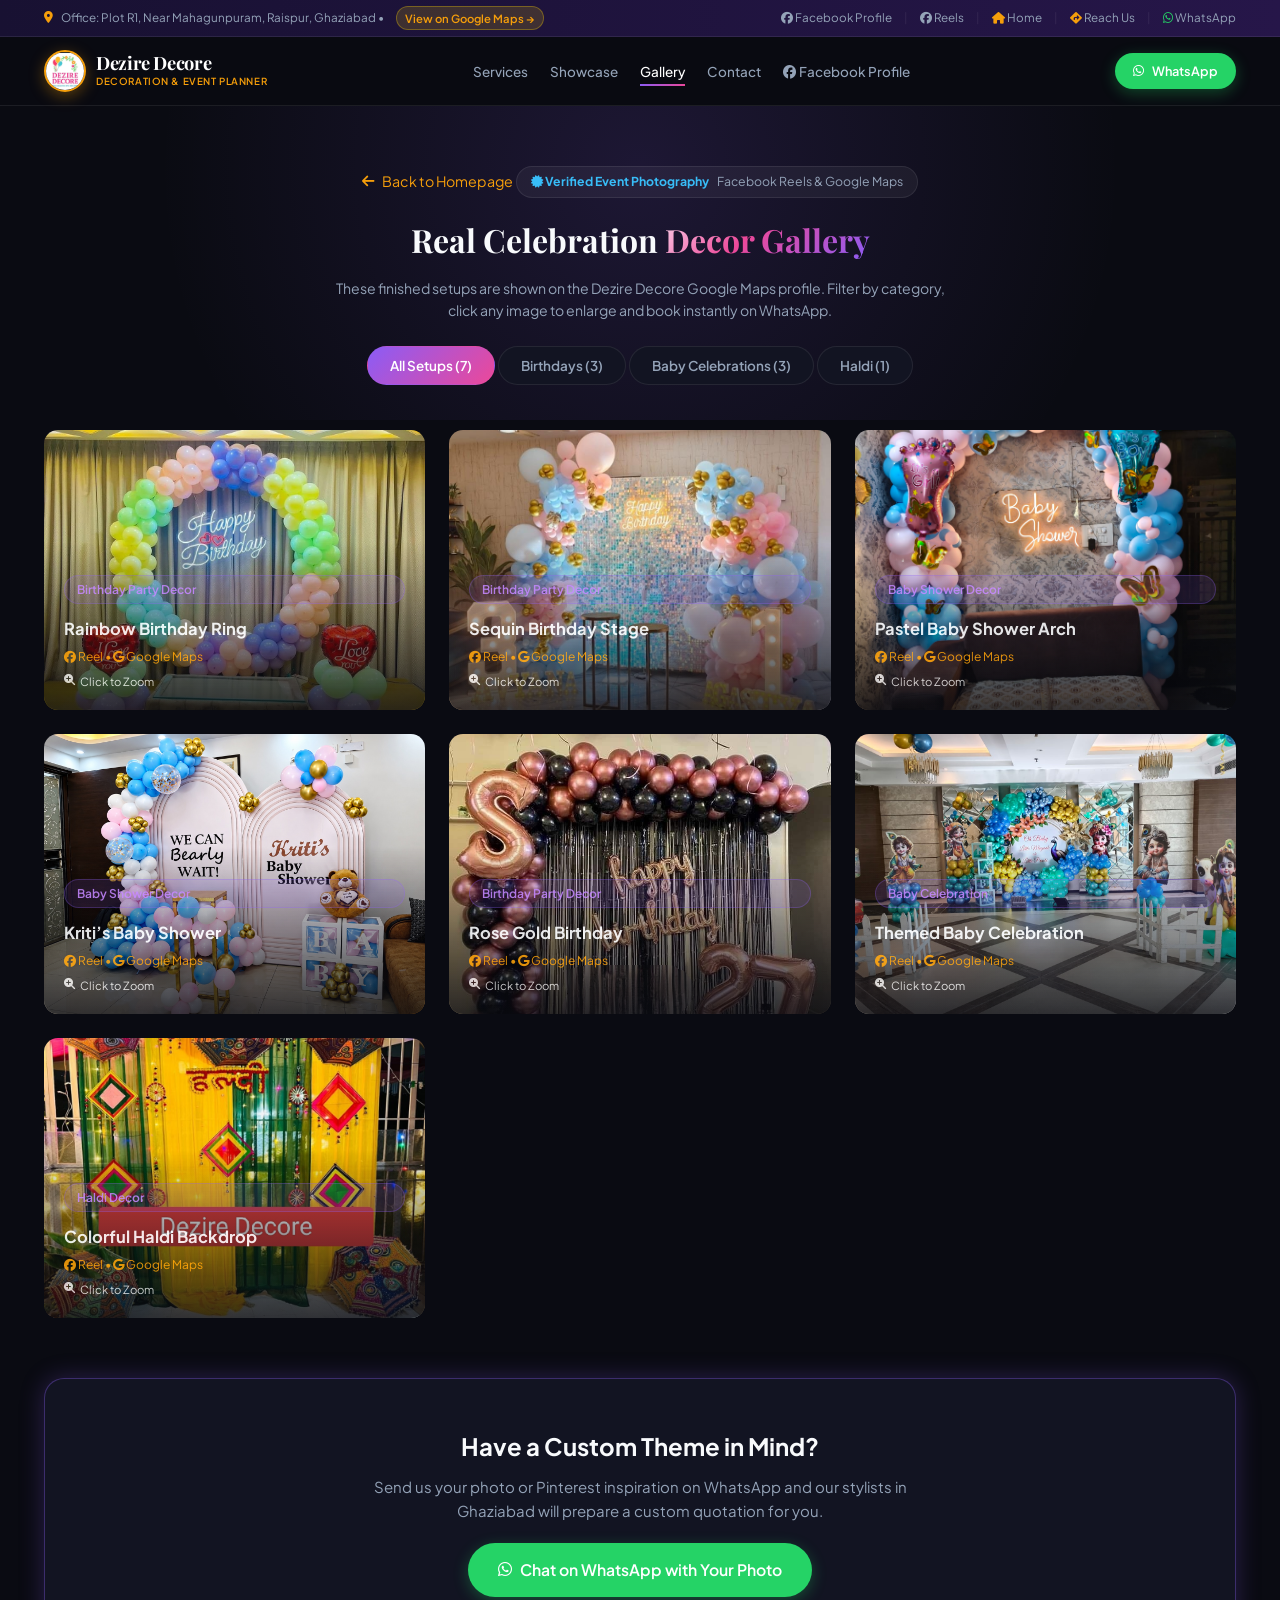
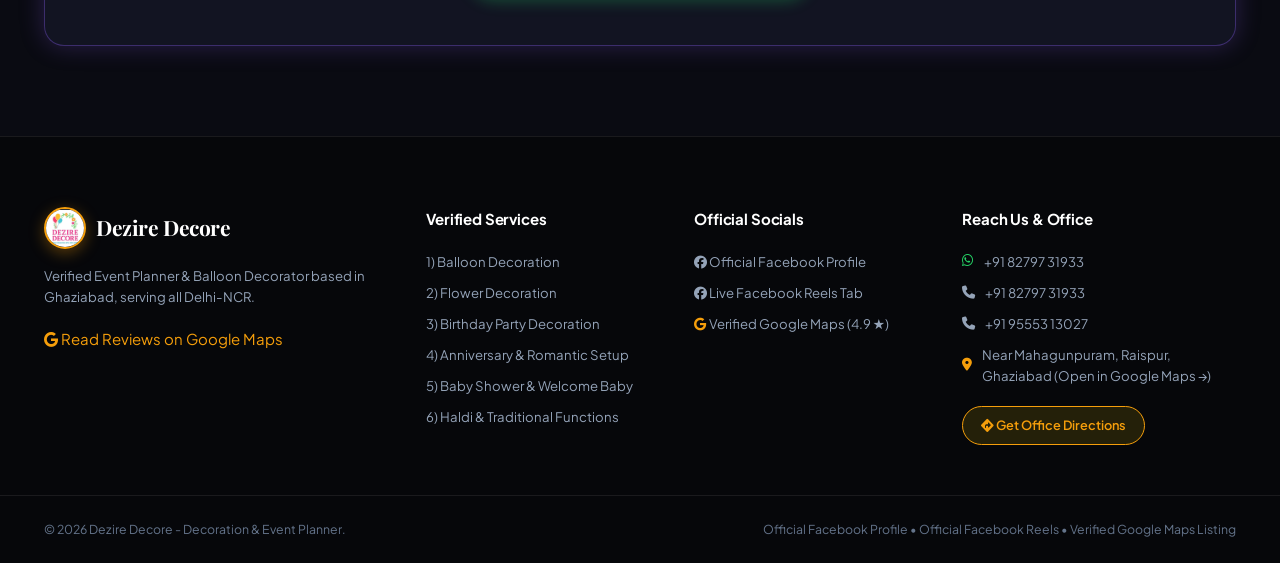
==== commit e74b1707: "Add Facebook Profile to header and top bar, highlight Doorstep Setup in NCR in hero, move verificati" ====
--- a/gallery.html
+++ b/gallery.html
@@ -65,7 +65,7 @@
           <li><a href="index.html#samples" class="nav-link">Showcase</a></li>
           <li><a href="gallery.html" class="nav-link active">Gallery</a></li>
           <li><a href="index.html#contact" class="nav-link">Contact</a></li>
-          <li><a href="https://www.facebook.com/profile.php?id=61586389556980" target="_blank" rel="noopener" class="nav-link text-primary"><i class="fa-brands fa-facebook"></i> Facebook</a></li>
+          <li><a href="https://www.facebook.com/profile.php?id=61586389556980" target="_blank" rel="noopener" class="nav-link text-primary"><i class="fa-brands fa-facebook"></i> Facebook Profile</a></li>
         </ul>
       </nav>
 
@@ -323,13 +323,11 @@
       </div>
 
       <div class="footer-col">
-        <h4>Official Event Reels</h4>
+        <h4>Official Socials</h4>
         <ul class="footer-links">
-          <li><a href="https://www.facebook.com/reel/29659925743593267/" target="_blank" rel="noopener"><i class="fa-brands fa-facebook text-primary"></i> Kriti’s Baby Shower Reel</a></li>
-          <li><a href="https://www.facebook.com/reel/1449663507112205/" target="_blank" rel="noopener"><i class="fa-brands fa-facebook text-primary"></i> Traditional Haldi Decor Reel</a></li>
-          <li><a href="https://www.facebook.com/reel/2063160304377237/" target="_blank" rel="noopener"><i class="fa-brands fa-facebook text-primary"></i> Birthday Balloon Arch Reel</a></li>
-          <li><a href="https://www.facebook.com/reel/1395880162570768/" target="_blank" rel="noopener"><i class="fa-brands fa-facebook text-primary"></i> Grand Welcome Gate Reel</a></li>
-          <li><a href="https://www.facebook.com/profile.php?id=61586389556980&sk=reels_tab" target="_blank" rel="noopener"><i class="fa-brands fa-facebook text-gold"></i> All Facebook Reels &rarr;</a></li>
+          <li><a href="https://www.facebook.com/profile.php?id=61586389556980" target="_blank" rel="noopener"><i class="fa-brands fa-facebook text-primary"></i> Official Facebook Profile</a></li>
+          <li><a href="https://www.facebook.com/profile.php?id=61586389556980&sk=reels_tab" target="_blank" rel="noopener"><i class="fa-brands fa-facebook text-primary"></i> Live Facebook Reels Tab</a></li>
+          <li><a href="https://www.google.com/maps/place/Dezire+Decore+-+Decoration+%26+Event+Planner/@28.6676137,77.4800782,17z/data=!4m8!3m7!1s0x390cf3f0faf988bb:0xb8de77d788648f0a!8m2!3d28.6676137!4d77.4800782!9m1!1b1!16s%2Fg%2F11ydsvkggp" target="_blank" rel="noopener"><i class="fa-brands fa-google text-gold"></i> Verified Google Maps (4.9 ★)</a></li>
         </ul>
       </div>
 
--- a/styles.css
+++ b/styles.css
@@ -533,6 +533,99 @@
   margin-bottom: 28px;
 }
 
+.hero-doorstep-badge {
+  display: flex;
+  align-items: center;
+  gap: 16px;
+  background: rgba(245, 158, 11, 0.08);
+  border: 1px solid rgba(245, 158, 11, 0.35);
+  border-radius: var(--radius-md);
+  padding: 14px 18px;
+  margin-top: 24px;
+  text-align: left;
+}
+
+.doorstep-badge-icon {
+  width: 44px;
+  height: 44px;
+  border-radius: 50%;
+  background: linear-gradient(135deg, var(--gold), #d97706);
+  display: flex;
+  align-items: center;
+  justify-content: center;
+  font-size: 1.25rem;
+  color: #0b0c13;
+  flex-shrink: 0;
+  box-shadow: 0 4px 14px rgba(245, 158, 11, 0.35);
+}
+
+.doorstep-badge-content {
+  display: flex;
+  flex-direction: column;
+  gap: 3px;
+}
+
+.doorstep-badge-title {
+  font-size: 0.96rem;
+  font-weight: 700;
+  color: #fff;
+  letter-spacing: -0.01em;
+}
+
+.doorstep-badge-desc {
+  font-size: 0.82rem;
+  color: var(--text-muted);
+  line-height: 1.4;
+}
+
+/* Bottom Verification & Credentials Strip */
+.bottom-trust-strip {
+  display: grid;
+  grid-template-columns: repeat(3, 1fr);
+  gap: 16px;
+  background: rgba(255, 255, 255, 0.02);
+  border: 1px solid var(--border-subtle);
+  border-radius: var(--radius-lg);
+  padding: 20px 24px;
+  margin-bottom: 28px;
+}
+
+.bottom-trust-item {
+  display: flex;
+  align-items: center;
+  gap: 14px;
+}
+
+.bottom-trust-item i {
+  font-size: 1.75rem;
+  flex-shrink: 0;
+}
+
+.bottom-trust-item div {
+  display: flex;
+  flex-direction: column;
+  gap: 2px;
+}
+
+.bottom-trust-item strong {
+  font-size: 0.92rem;
+  color: #fff;
+}
+
+.bottom-trust-item span {
+  font-size: 0.78rem;
+  color: var(--text-muted);
+  line-height: 1.35;
+}
+
+@media (max-width: 900px) {
+  .bottom-trust-strip {
+    grid-template-columns: 1fr;
+    gap: 14px;
+    padding: 16px;
+  }
+}
+
 .trust-features {
   display: grid;
   grid-template-columns: repeat(2, 1fr);
@@ -2465,6 +2558,26 @@
 
   .hero-cta-group {
     justify-content: center;
+  }
+
+  .hero-doorstep-badge {
+    padding: 12px 14px;
+    gap: 12px;
+    margin-top: 18px;
+  }
+
+  .doorstep-badge-icon {
+    width: 38px;
+    height: 38px;
+    font-size: 1.1rem;
+  }
+
+  .doorstep-badge-title {
+    font-size: 0.9rem;
+  }
+
+  .doorstep-badge-desc {
+    font-size: 0.78rem;
   }
 
   .trust-features {
@@ -2759,6 +2872,26 @@
     justify-content: center;
   }
 
+  .hero-doorstep-badge {
+    padding: 12px 14px;
+    gap: 12px;
+    margin-top: 18px;
+  }
+
+  .doorstep-badge-icon {
+    width: 38px;
+    height: 38px;
+    font-size: 1.1rem;
+  }
+
+  .doorstep-badge-title {
+    font-size: 0.9rem;
+  }
+
+  .doorstep-badge-desc {
+    font-size: 0.78rem;
+  }
+
   .trust-features {
     grid-template-columns: 1fr;
     gap: 10px;
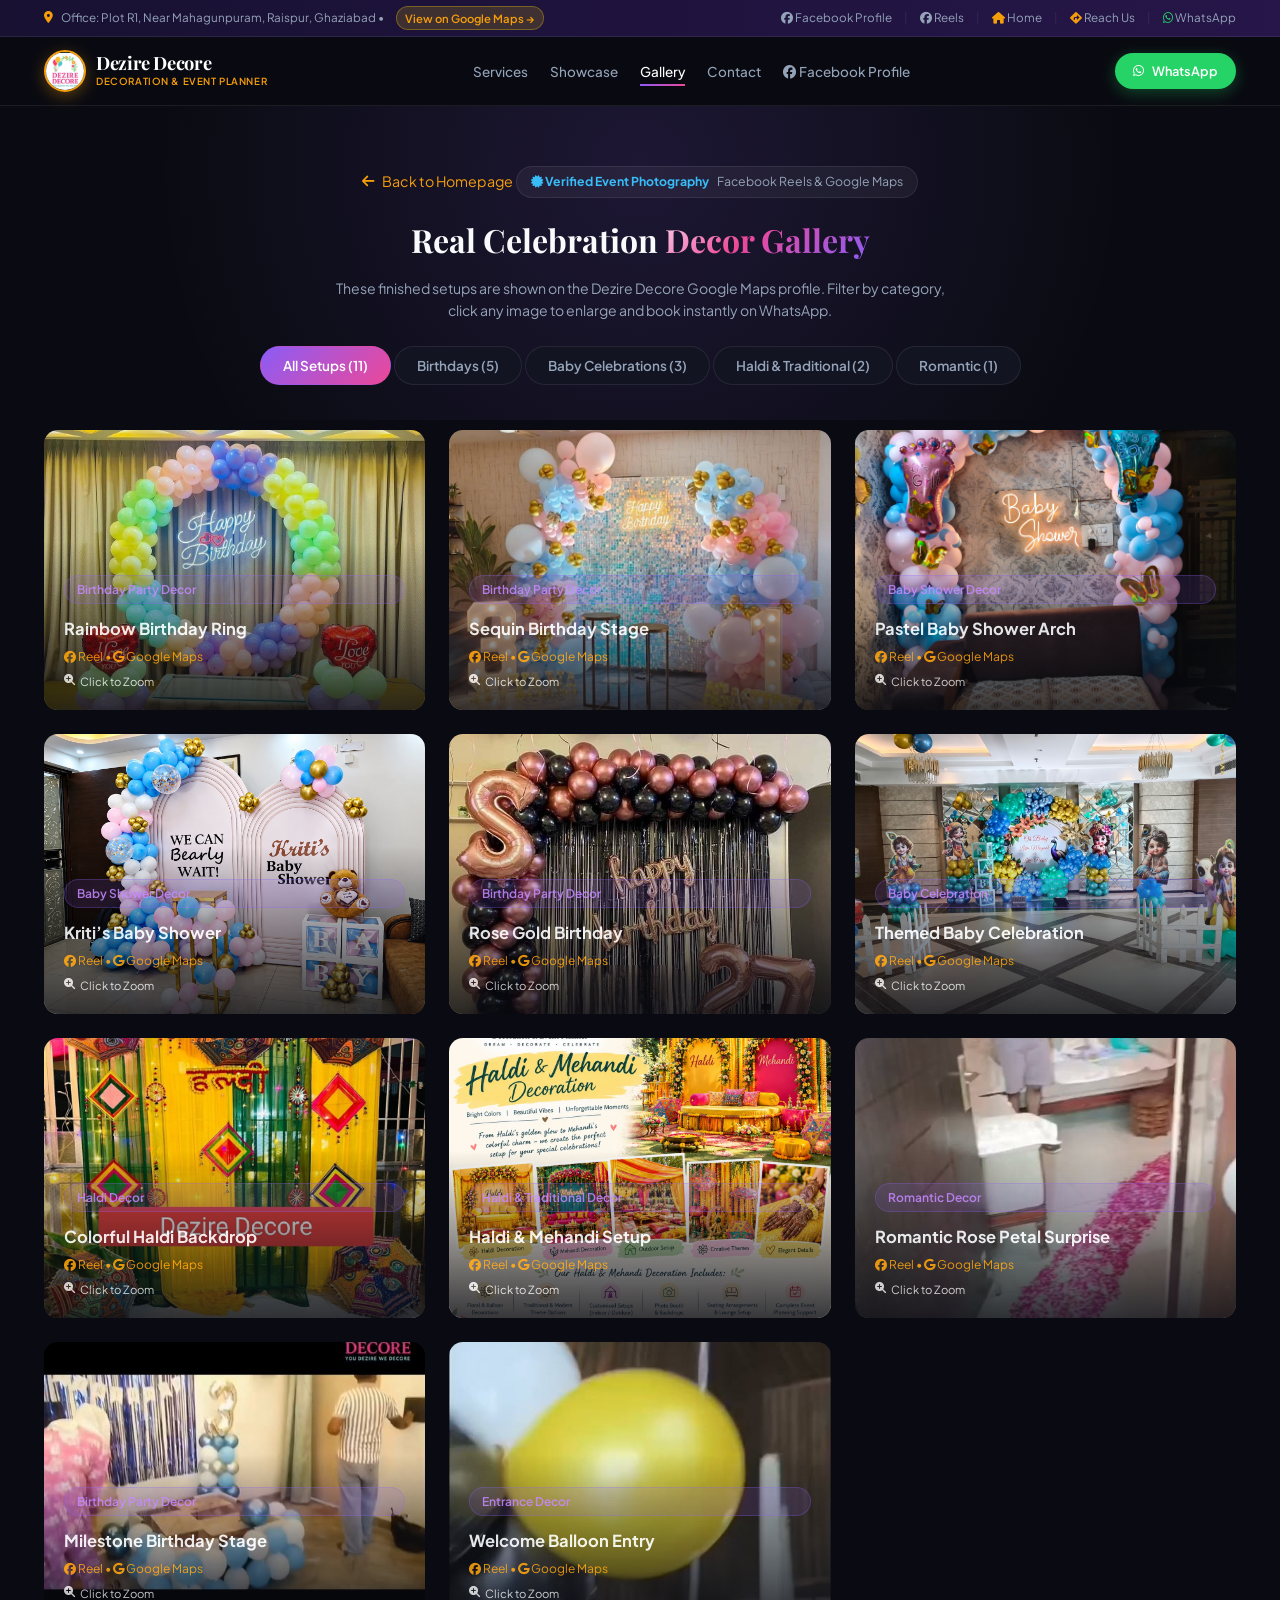
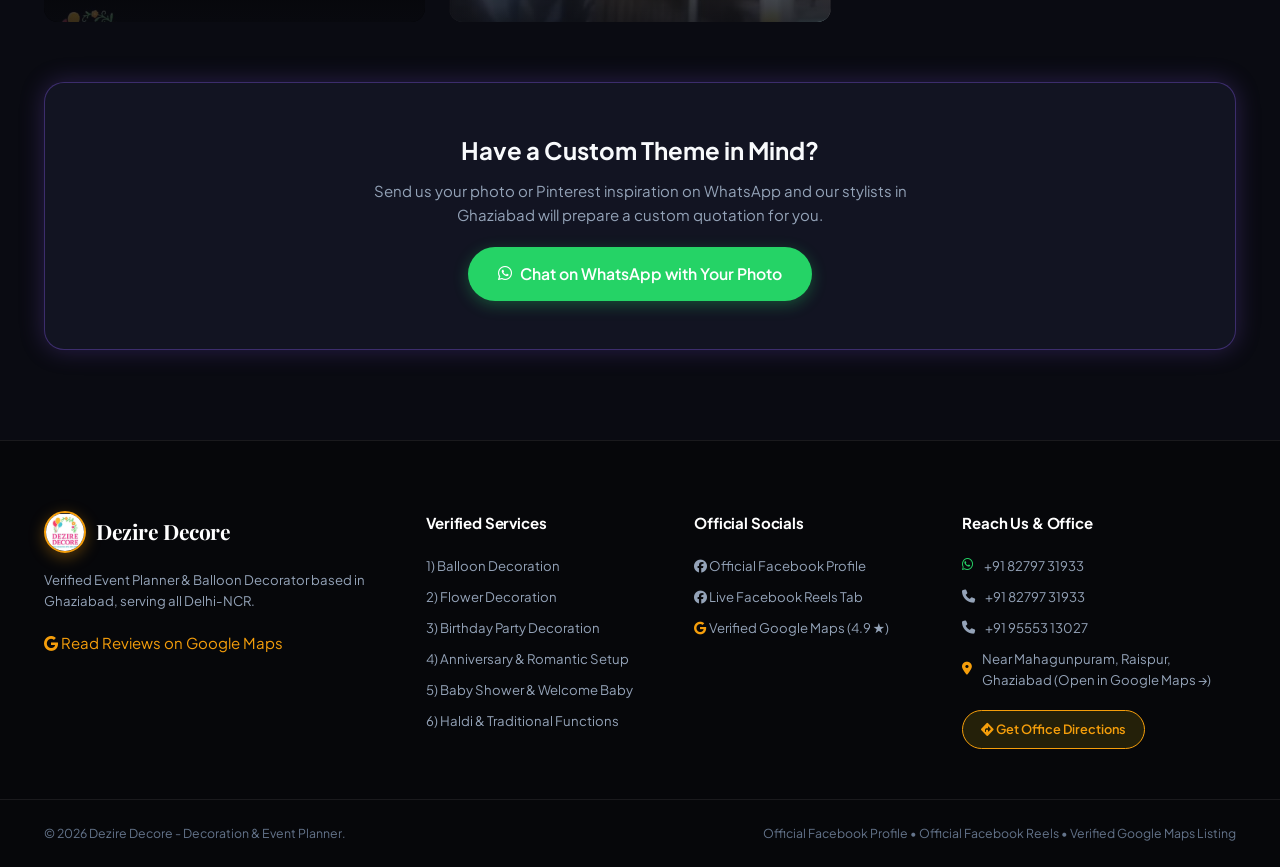
==== commit af02f471: "Add 4 authentic setups from Google Maps and Facebook reels, link gallery setups to exact video reels" ====
--- a/gallery.html
+++ b/gallery.html
@@ -101,10 +101,11 @@
 
       <!-- Category Filter Tabs -->
       <div class="gallery-tabs">
-        <button class="tab-btn active" data-filter="all">All Setups (7)</button>
-        <button class="tab-btn" data-filter="birthday">Birthdays (3)</button>
+        <button class="tab-btn active" data-filter="all">All Setups (11)</button>
+        <button class="tab-btn" data-filter="birthday">Birthdays (5)</button>
         <button class="tab-btn" data-filter="baby">Baby Celebrations (3)</button>
-        <button class="tab-btn" data-filter="haldi">Haldi (1)</button>
+        <button class="tab-btn" data-filter="haldi">Haldi & Traditional (2)</button>
+        <button class="tab-btn" data-filter="romantic">Romantic (1)</button>
       </div>
     </div>
   </section>
@@ -234,6 +235,82 @@
           <div class="gallery-overlay">
             <span class="lightbox-category-tag">Haldi Decor</span>
             <h4>Colorful Haldi Backdrop</h4>
+            <p><i class="fa-brands fa-facebook"></i> Reel &bull; <i class="fa-brands fa-google"></i> Google Maps</p>
+            <span class="view-zoom-hint"><i class="fa-solid fa-magnifying-glass-plus"></i> Click to Zoom</span>
+          </div>
+        </div>
+
+        <!-- Setup 8: Haldi & Mehandi Google Maps Verified Setup -->
+        <div class="gallery-item"
+             data-category="haldi"
+             data-category-name="Haldi & Traditional Decor"
+             data-title="Haldi & Mehandi Traditional Setup"
+             data-desc="Vibrant traditional yellow and pink canopy, marigold floral drops, brass urli, and festive ethnic lounge seating."
+             data-source="Google Maps Verified Business Post & Facebook Reel"
+             data-reel-url="https://www.facebook.com/reel/1449663507112205/"
+             data-source-url="https://www.facebook.com/reel/1449663507112205/"
+             data-full="assets/event/haldi-mehandi/default.jpg">
+          <img src="assets/event/haldi-mehandi/default.jpg" alt="Haldi & Mehandi Decoration Setup by Dezire Decore" loading="lazy">
+          <div class="gallery-overlay">
+            <span class="lightbox-category-tag">Haldi & Traditional Decor</span>
+            <h4>Haldi & Mehandi Setup</h4>
+            <p><i class="fa-brands fa-facebook"></i> Reel &bull; <i class="fa-brands fa-google"></i> Google Maps</p>
+            <span class="view-zoom-hint"><i class="fa-solid fa-magnifying-glass-plus"></i> Click to Zoom</span>
+          </div>
+        </div>
+
+        <!-- Setup 9: Romantic Rose Petal Surprise Setup -->
+        <div class="gallery-item"
+             data-category="romantic"
+             data-category-name="Romantic & Anniversary Decor"
+             data-title="Romantic Rose Petal Surprise"
+             data-desc="Romantic celebration styling with fresh rose petal pathway, ambient ceiling balloons, and surprise anniversary styling."
+             data-source="Official Facebook Reel & Setup Video"
+             data-reel-url="https://www.facebook.com/reel/4406611399589570/"
+             data-source-url="https://www.facebook.com/reel/4406611399589570/"
+             data-full="assets/event/romantic-surprise/default.jpg">
+          <img src="assets/event/romantic-surprise/default.jpg" alt="Romantic Rose Petal Surprise Setup by Dezire Decore" loading="lazy">
+          <div class="gallery-overlay">
+            <span class="lightbox-category-tag">Romantic Decor</span>
+            <h4>Romantic Rose Petal Surprise</h4>
+            <p><i class="fa-brands fa-facebook"></i> Reel &bull; <i class="fa-brands fa-google"></i> Google Maps</p>
+            <span class="view-zoom-hint"><i class="fa-solid fa-magnifying-glass-plus"></i> Click to Zoom</span>
+          </div>
+        </div>
+
+        <!-- Setup 10: Blue & Silver 3rd Birthday Celebration -->
+        <div class="gallery-item"
+             data-category="birthday"
+             data-category-name="Birthday Party Decor"
+             data-title="Blue & Silver Milestone Birthday"
+             data-desc="Curated 3rd birthday balloon stage with metallic blue balloon clusters, table styling, and shimmer foil curtains."
+             data-source="Official Facebook Reel & Setup Video"
+             data-reel-url="https://www.facebook.com/reel/1448699267099232/"
+             data-source-url="https://www.facebook.com/reel/1448699267099232/"
+             data-full="assets/event/birthday-blue-stage/default.jpg">
+          <img src="assets/event/birthday-blue-stage/default.jpg" alt="Blue & Silver Milestone Birthday by Dezire Decore" loading="lazy">
+          <div class="gallery-overlay">
+            <span class="lightbox-category-tag">Birthday Party Decor</span>
+            <h4>Milestone Birthday Stage</h4>
+            <p><i class="fa-brands fa-facebook"></i> Reel &bull; <i class="fa-brands fa-google"></i> Google Maps</p>
+            <span class="view-zoom-hint"><i class="fa-solid fa-magnifying-glass-plus"></i> Click to Zoom</span>
+          </div>
+        </div>
+
+        <!-- Setup 11: Welcome Balloon Entry Gate -->
+        <div class="gallery-item"
+             data-category="birthday"
+             data-category-name="Event Entrance Decor"
+             data-title="Welcome Balloon Entry Gate"
+             data-desc="Doorstep entrance balloon styling with vibrant arches for welcoming guests at home or banquet hall."
+             data-source="Official Facebook Reel & Setup Video"
+             data-reel-url="https://www.facebook.com/reel/1611335570597093/"
+             data-source-url="https://www.facebook.com/reel/1611335570597093/"
+             data-full="assets/event/welcome-balloons/default.jpg">
+          <img src="assets/event/welcome-balloons/default.jpg" alt="Welcome Balloon Entry Gate by Dezire Decore" loading="lazy">
+          <div class="gallery-overlay">
+            <span class="lightbox-category-tag">Entrance Decor</span>
+            <h4>Welcome Balloon Entry</h4>
             <p><i class="fa-brands fa-facebook"></i> Reel &bull; <i class="fa-brands fa-google"></i> Google Maps</p>
             <span class="view-zoom-hint"><i class="fa-solid fa-magnifying-glass-plus"></i> Click to Zoom</span>
           </div>
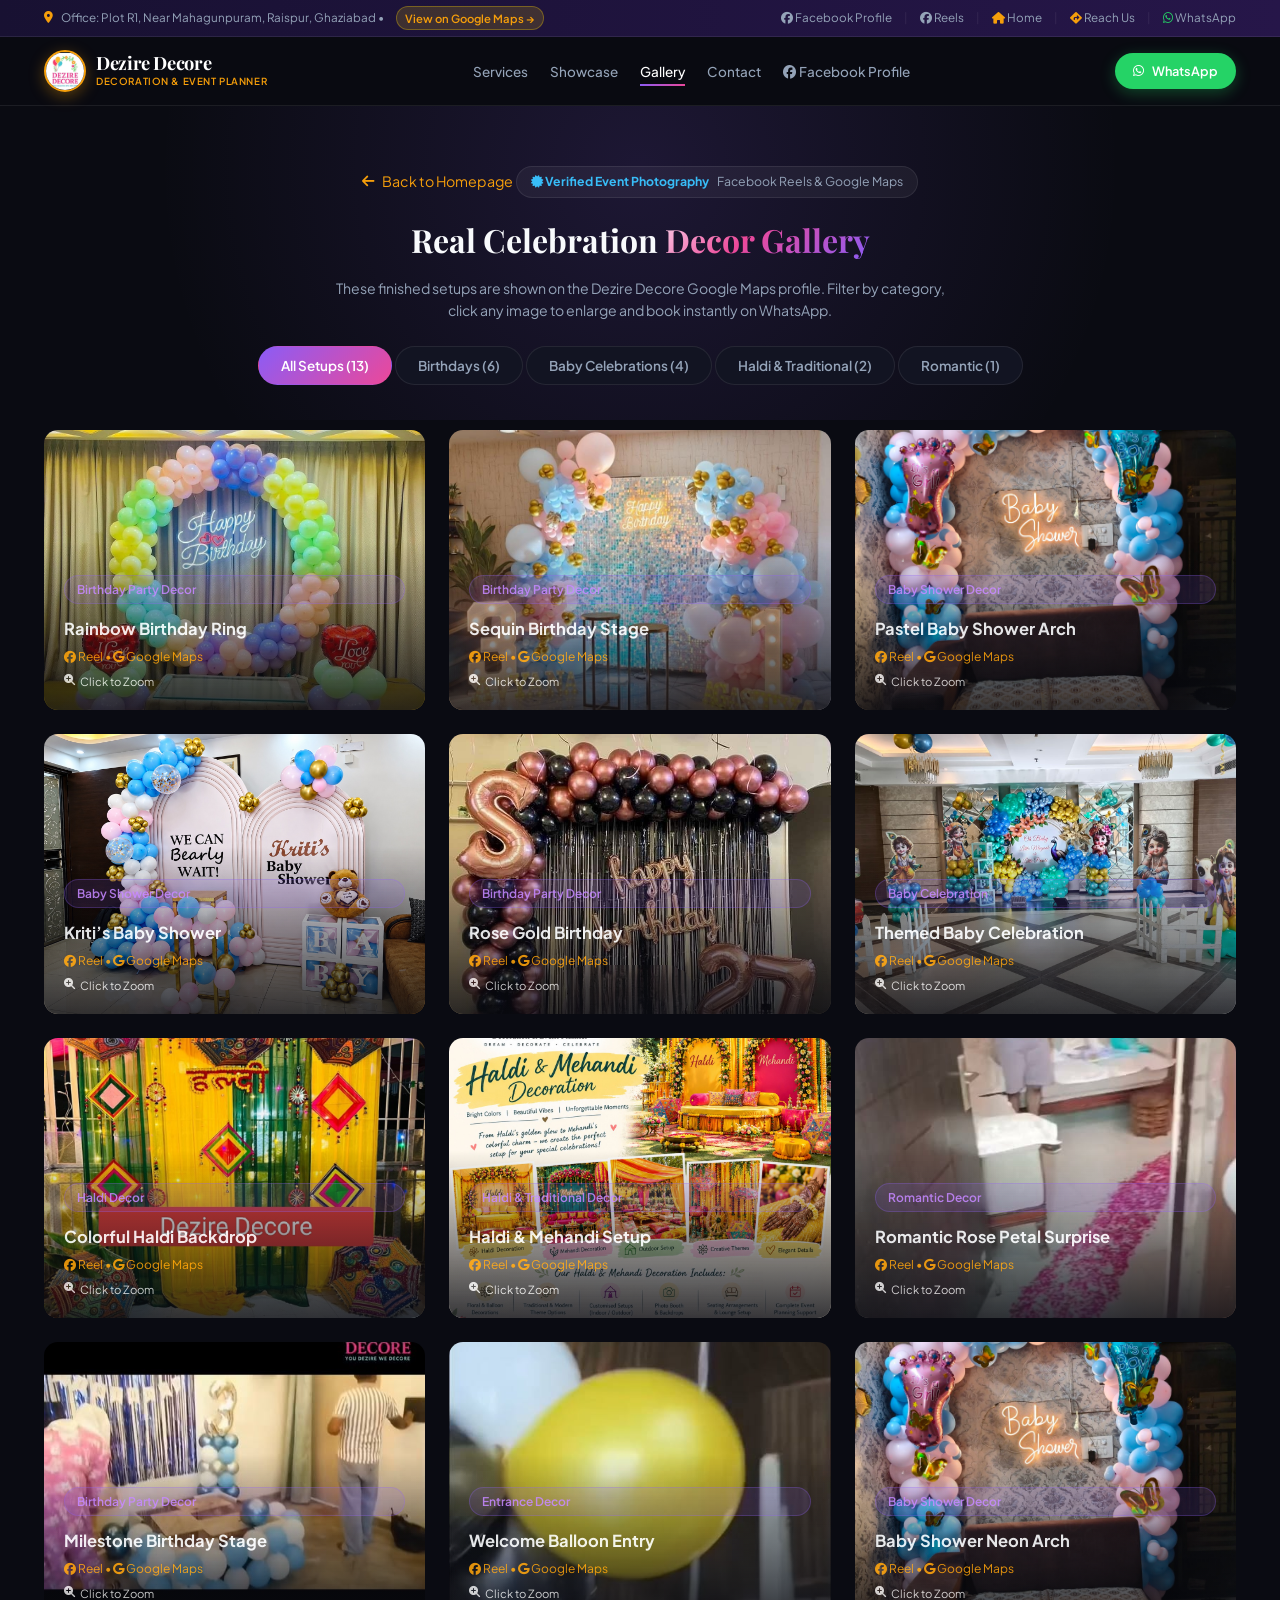
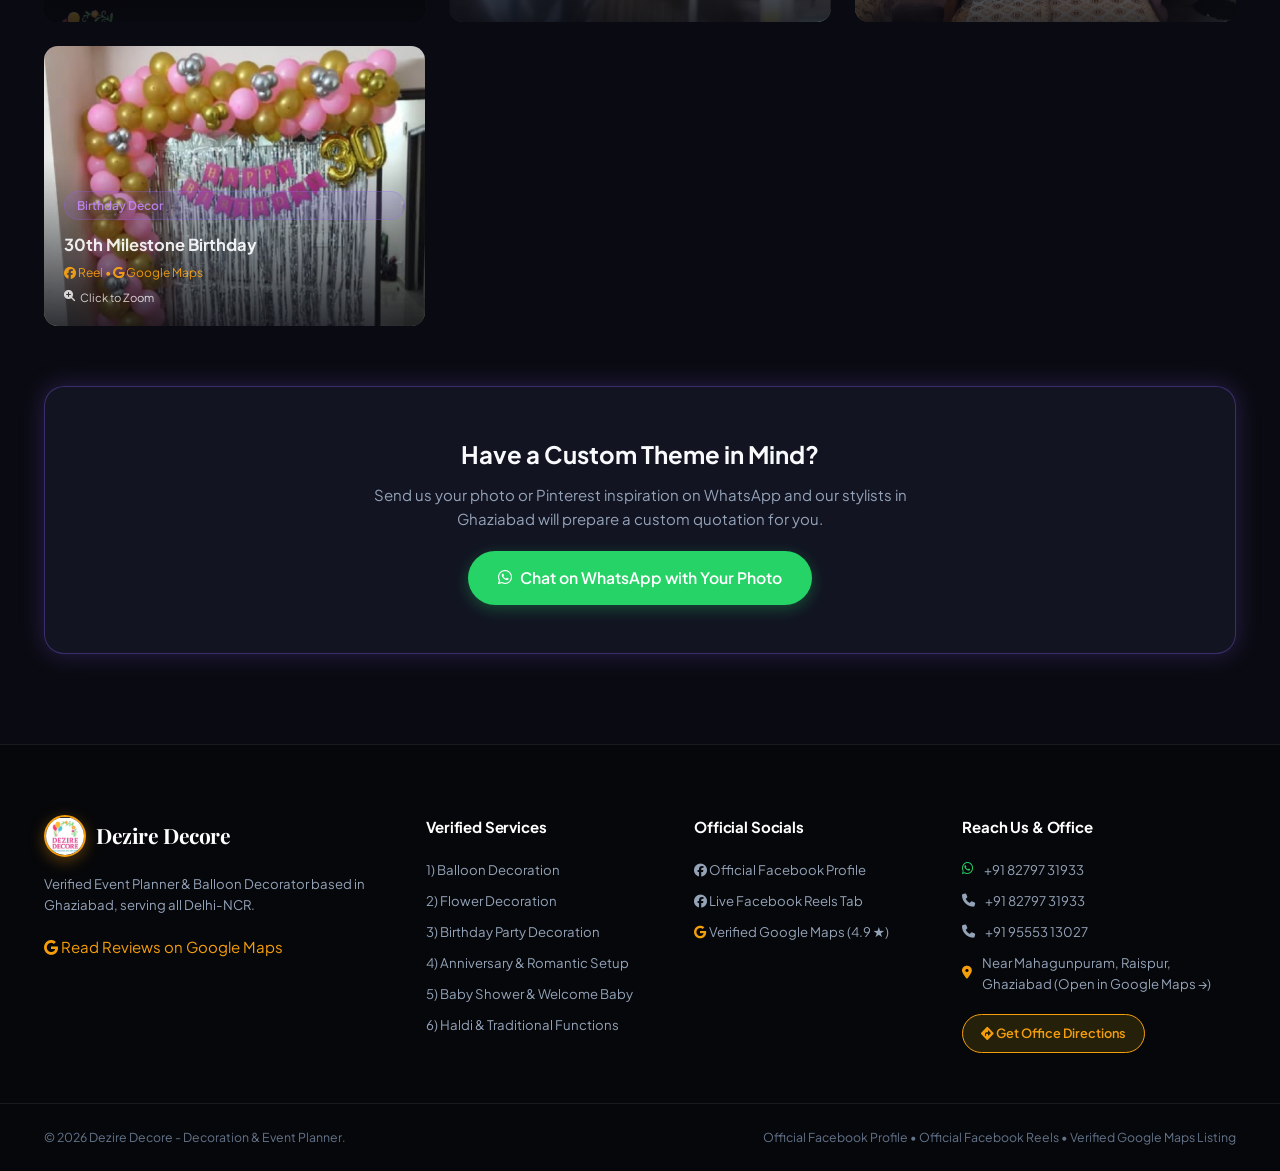
==== commit 0d68edf9: "Fix WhatsApp deep-links to launch native app directly when installed, and add 2 authentic setups fro" ====
--- a/gallery.html
+++ b/gallery.html
@@ -41,7 +41,7 @@
           <i class="fa-solid fa-diamond-turn-right text-gold"></i> Reach Us
         </a>
         <span class="divider">|</span>
-        <a href="https://wa.me/918279731933?text=Hi%20Dezire%20Decore,%20I%20am%20inquiring%20about%20event%20decoration%20services" target="_blank" rel="noopener">
+        <a href="https://api.whatsapp.com/send?phone=918279731933&text=Hi%20Dezire%20Decore,%20I%20am%20inquiring%20about%20event%20decoration%20services">
           <i class="fa-brands fa-whatsapp text-whatsapp"></i> WhatsApp
         </a>
       </div>
@@ -70,7 +70,7 @@
       </nav>
 
       <div class="header-actions">
-        <a href="https://wa.me/918279731933?text=Hi%20Dezire%20Decore,%20I%20would%20like%20to%20get%20a%20quote%20for%20event%20decoration" target="_blank" rel="noopener" class="btn btn-whatsapp btn-sm">
+        <a href="https://api.whatsapp.com/send?phone=918279731933&text=Hi%20Dezire%20Decore,%20I%20would%20like%20to%20get%20a%20quote%20for%20event%20decoration" class="btn btn-whatsapp btn-sm" aria-label="Chat on WhatsApp">
           <i class="fa-brands fa-whatsapp"></i> <span class="btn-text">WhatsApp</span>
         </a>
         <button class="mobile-toggle" id="mobileToggle" aria-label="Toggle navigation">
@@ -101,9 +101,9 @@
 
       <!-- Category Filter Tabs -->
       <div class="gallery-tabs">
-        <button class="tab-btn active" data-filter="all">All Setups (11)</button>
-        <button class="tab-btn" data-filter="birthday">Birthdays (5)</button>
-        <button class="tab-btn" data-filter="baby">Baby Celebrations (3)</button>
+        <button class="tab-btn active" data-filter="all">All Setups (13)</button>
+        <button class="tab-btn" data-filter="birthday">Birthdays (6)</button>
+        <button class="tab-btn" data-filter="baby">Baby Celebrations (4)</button>
         <button class="tab-btn" data-filter="haldi">Haldi & Traditional (2)</button>
         <button class="tab-btn" data-filter="romantic">Romantic (1)</button>
       </div>
@@ -316,6 +316,44 @@
           </div>
         </div>
 
+        <!-- Setup 12: Baby Shower Neon & Butterfly Arch -->
+        <div class="gallery-item"
+             data-category="baby"
+             data-category-name="Baby Celebrations & Shower Decor"
+             data-title="Baby Shower Neon & Butterfly Arch"
+             data-desc="Pastel blue and pink balloon arch with warm white Baby Shower neon signage, gold butterfly foils, and celebration foot balloons."
+             data-source="Google Maps Verified Business Post & Reel"
+             data-reel-url="https://www.facebook.com/reel/2816737288698868/"
+             data-source-url="https://www.facebook.com/reel/2816737288698868/"
+             data-full="assets/event/baby-shower-neon/default.jpg">
+          <img src="assets/event/baby-shower-neon/default.jpg" alt="Baby Shower Neon & Butterfly Arch by Dezire Decore" loading="lazy">
+          <div class="gallery-overlay">
+            <span class="lightbox-category-tag">Baby Shower Decor</span>
+            <h4>Baby Shower Neon Arch</h4>
+            <p><i class="fa-brands fa-facebook"></i> Reel &bull; <i class="fa-brands fa-google"></i> Google Maps</p>
+            <span class="view-zoom-hint"><i class="fa-solid fa-magnifying-glass-plus"></i> Click to Zoom</span>
+          </div>
+        </div>
+
+        <!-- Setup 13: 30th Milestone Shimmer Birthday -->
+        <div class="gallery-item"
+             data-category="birthday"
+             data-category-name="Birthday Party Decor"
+             data-title="30th Milestone Shimmer Birthday"
+             data-desc="Elegant 30th birthday doorway garland arch with metallic gold, baby pink & chrome silver balloons with shimmering tinsel curtain."
+             data-source="Official Facebook Gallery & Live Setup"
+             data-reel-url="https://www.facebook.com/reel/39425234773787886/"
+             data-source-url="https://www.facebook.com/reel/39425234773787886/"
+             data-full="assets/event/birthday-30th-gold/default.jpg">
+          <img src="assets/event/birthday-30th-gold/default.jpg" alt="30th Milestone Shimmer Birthday by Dezire Decore" loading="lazy">
+          <div class="gallery-overlay">
+            <span class="lightbox-category-tag">Birthday Decor</span>
+            <h4>30th Milestone Birthday</h4>
+            <p><i class="fa-brands fa-facebook"></i> Reel &bull; <i class="fa-brands fa-google"></i> Google Maps</p>
+            <span class="view-zoom-hint"><i class="fa-solid fa-magnifying-glass-plus"></i> Click to Zoom</span>
+          </div>
+        </div>
+
       </div>
 
       <!-- Custom Request Banner -->
@@ -324,7 +362,7 @@
         <p style="color: var(--text-muted); max-width: 600px; margin: 0 auto 20px;">
           Send us your photo or Pinterest inspiration on WhatsApp and our stylists in Ghaziabad will prepare a custom quotation for you.
         </p>
-        <a href="https://wa.me/918279731933?text=Hi%20Dezire%20Decore,%20I%20have%20a%20custom%20photo%20inspiration%20and%20want%20to%20inquire" target="_blank" rel="noopener" class="btn btn-whatsapp btn-lg">
+        <a href="https://api.whatsapp.com/send?phone=918279731933&text=Hi%20Dezire%20Decore,%20I%20have%20a%20custom%20photo%20inspiration%20and%20want%20to%20inquire" class="btn btn-whatsapp btn-lg">
           <i class="fa-brands fa-whatsapp"></i> Chat on WhatsApp with Your Photo
         </a>
       </div>
@@ -352,7 +390,7 @@
             <p class="lightbox-description" id="lightboxDesc">Description</p>
           </div>
           <div class="lightbox-actions">
-            <a href="https://wa.me/918279731933" id="lightboxWaBtn" target="_blank" rel="noopener" class="btn btn-whatsapp btn-block">
+            <a href="https://api.whatsapp.com/send?phone=918279731933" id="lightboxWaBtn" class="btn btn-whatsapp btn-block">
               <i class="fa-brands fa-whatsapp"></i> Inquire About This Setup on WhatsApp
             </a>
             <div class="lightbox-channel-row">
@@ -411,7 +449,7 @@
       <div class="footer-col">
         <h4>Reach Us & Office</h4>
         <ul class="footer-contact">
-          <li><i class="fa-brands fa-whatsapp text-whatsapp"></i> <a href="https://wa.me/918279731933" target="_blank" rel="noopener">+91 82797 31933</a></li>
+          <li><i class="fa-brands fa-whatsapp text-whatsapp"></i> <a href="https://api.whatsapp.com/send?phone=918279731933" class="wa-direct-link">+91 82797 31933</a></li>
           <li><i class="fa-solid fa-phone"></i> <a href="tel:+918279731933">+91 82797 31933</a></li>
           <li><i class="fa-solid fa-phone"></i> <a href="tel:+919555313027">+91 95553 13027</a></li>
           <li>
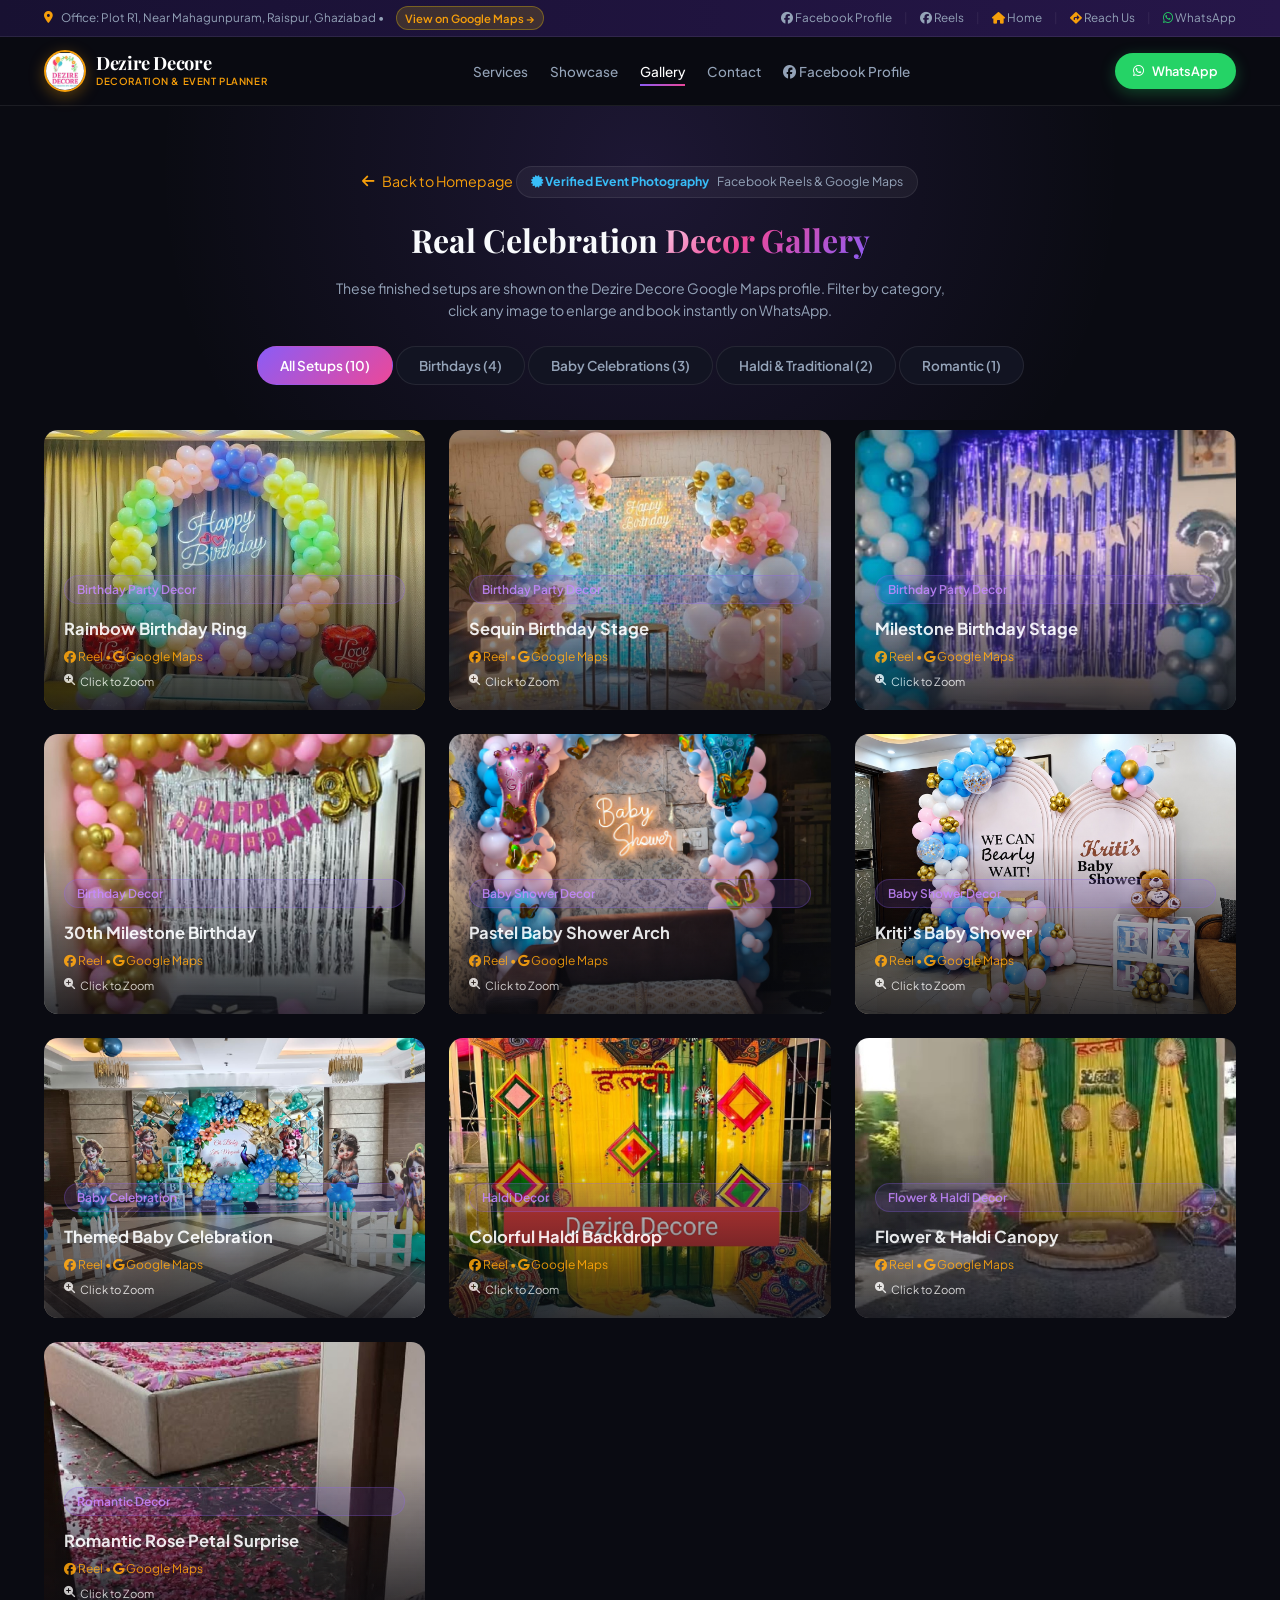
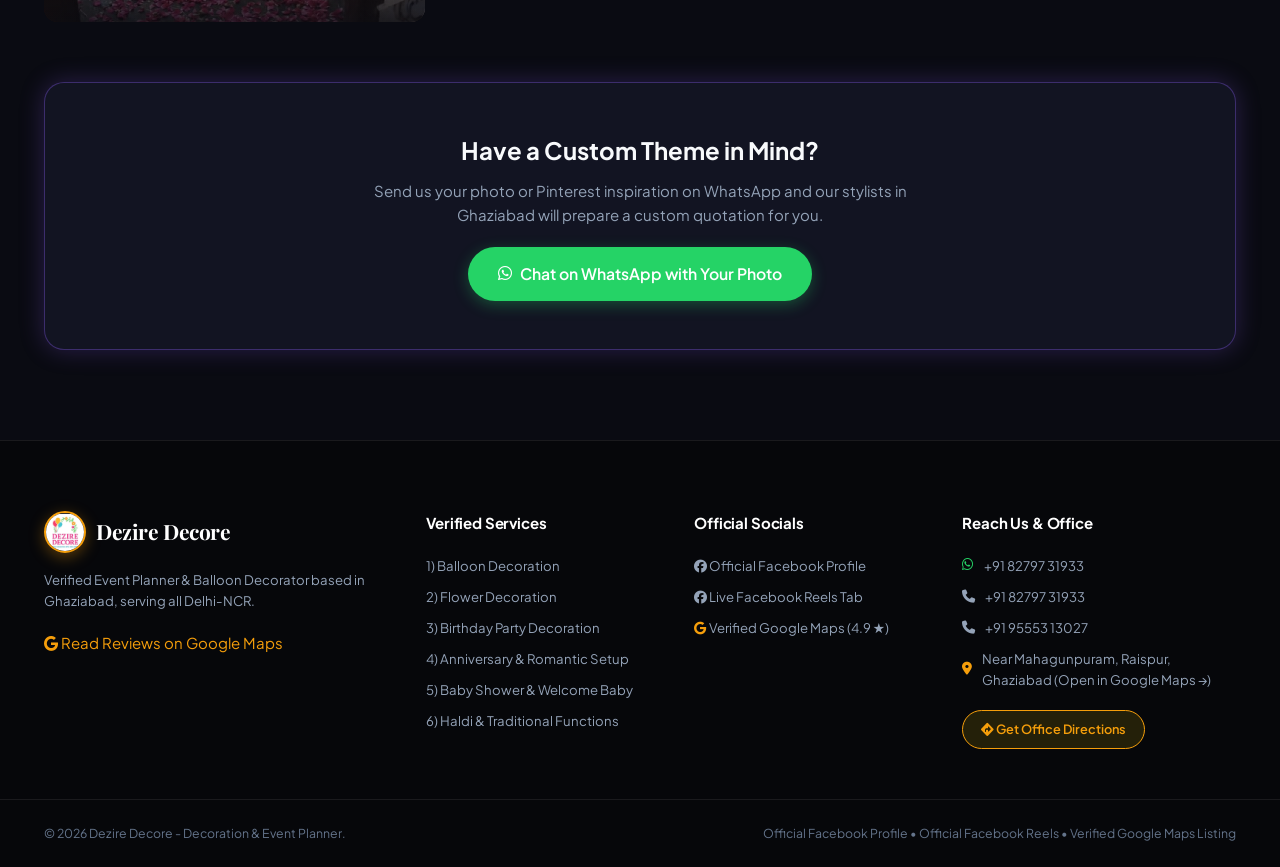
==== commit 7348e7d6: "Fix mobile reels header, Android WhatsApp links, flower decor image, and curate gallery to only fini" ====
--- a/gallery.html
+++ b/gallery.html
@@ -101,9 +101,9 @@
 
       <!-- Category Filter Tabs -->
       <div class="gallery-tabs">
-        <button class="tab-btn active" data-filter="all">All Setups (13)</button>
-        <button class="tab-btn" data-filter="birthday">Birthdays (6)</button>
-        <button class="tab-btn" data-filter="baby">Baby Celebrations (4)</button>
+        <button class="tab-btn active" data-filter="all">All Setups (10)</button>
+        <button class="tab-btn" data-filter="birthday">Birthdays (4)</button>
+        <button class="tab-btn" data-filter="baby">Baby Celebrations (3)</button>
         <button class="tab-btn" data-filter="haldi">Haldi & Traditional (2)</button>
         <button class="tab-btn" data-filter="romantic">Romantic (1)</button>
       </div>
@@ -114,11 +114,12 @@
   <section class="section" style="padding-top: 10px; padding-bottom: 90px;">
     <div class="container">
       <div class="gallery-grid" id="galleryGrid">
+        <!-- Setup 1: Rainbow Birthday Ring -->
         <div class="gallery-item"
              data-category="birthday"
              data-category-name="Birthday Party Decor"
              data-title="Rainbow Birthday Ring"
-             data-desc="A finished pastel balloon ring with a Happy Birthday sign and a party table."
+             data-desc="Finished pastel balloon circular ring setup with glowing neon Happy Birthday sign and party table."
              data-source="Google Maps business photos & Facebook Reel"
              data-reel-url="https://www.facebook.com/reel/1395880162570768/"
              data-source-url="https://www.google.com/maps/place/Dezire+Decore+-+Decoration+%26+Event+Planner/@28.6676137,77.4800782,17z/data=!4m8!3m7!1s0x390cf3f0faf988bb:0xb8de77d788648f0a!8m2!3d28.6676137!4d77.4800782!9m1!1b1!16s%2Fg%2F11ydsvkggp"
@@ -132,11 +133,12 @@
           </div>
         </div>
 
+        <!-- Setup 2: Sequin Birthday Stage -->
         <div class="gallery-item"
              data-category="birthday"
              data-category-name="Birthday Party Decor"
              data-title="Sequin Birthday Stage"
-             data-desc="A shimmering birthday backdrop with pastel balloons, light-up numbers and a cake display."
+             data-desc="Shimmering sequin backdrop wall with organic pastel balloons, illuminated marquee numbers and cake pedestals."
              data-source="Google Maps business photos & Facebook Reel"
              data-reel-url="https://www.facebook.com/reel/2063160304377237/"
              data-source-url="https://www.google.com/maps/place/Dezire+Decore+-+Decoration+%26+Event+Planner/@28.6676137,77.4800782,17z/data=!4m8!3m7!1s0x390cf3f0faf988bb:0xb8de77d788648f0a!8m2!3d28.6676137!4d77.4800782!9m1!1b1!16s%2Fg%2F11ydsvkggp"
@@ -150,11 +152,50 @@
           </div>
         </div>
 
+        <!-- Setup 3: Blue & Silver Milestone Birthday -->
+        <div class="gallery-item"
+             data-category="birthday"
+             data-category-name="Birthday Party Decor"
+             data-title="Blue & Silver Milestone Birthday"
+             data-desc="Finished 3rd birthday balloon stage with metallic blue balloon clusters, table styling, and shimmer foil curtains."
+             data-source="Official Facebook Reel & Setup Video"
+             data-reel-url="https://www.facebook.com/reel/1448699267099232/"
+             data-source-url="https://www.facebook.com/reel/1448699267099232/"
+             data-full="assets/event/birthday-blue-stage/default.jpg">
+          <img src="assets/event/birthday-blue-stage/default.jpg" alt="Blue & Silver Milestone Birthday by Dezire Decore" loading="lazy">
+          <div class="gallery-overlay">
+            <span class="lightbox-category-tag">Birthday Party Decor</span>
+            <h4>Milestone Birthday Stage</h4>
+            <p><i class="fa-brands fa-facebook"></i> Reel &bull; <i class="fa-brands fa-google"></i> Google Maps</p>
+            <span class="view-zoom-hint"><i class="fa-solid fa-magnifying-glass-plus"></i> Click to Zoom</span>
+          </div>
+        </div>
+
+        <!-- Setup 4: 30th Milestone Shimmer Birthday -->
+        <div class="gallery-item"
+             data-category="birthday"
+             data-category-name="Birthday Party Decor"
+             data-title="30th Milestone Shimmer Birthday"
+             data-desc="Finished 30th birthday garland arch with metallic gold, baby pink & chrome silver balloons with shimmering tinsel curtain."
+             data-source="Official Facebook Gallery & Live Setup"
+             data-reel-url="https://www.facebook.com/reel/39425234773787886/"
+             data-source-url="https://www.facebook.com/reel/39425234773787886/"
+             data-full="assets/event/birthday-30th-gold/default.jpg">
+          <img src="assets/event/birthday-30th-gold/default.jpg" alt="30th Milestone Shimmer Birthday by Dezire Decore" loading="lazy">
+          <div class="gallery-overlay">
+            <span class="lightbox-category-tag">Birthday Decor</span>
+            <h4>30th Milestone Birthday</h4>
+            <p><i class="fa-brands fa-facebook"></i> Reel &bull; <i class="fa-brands fa-google"></i> Google Maps</p>
+            <span class="view-zoom-hint"><i class="fa-solid fa-magnifying-glass-plus"></i> Click to Zoom</span>
+          </div>
+        </div>
+
+        <!-- Setup 5: Pastel Baby Shower Neon Arch -->
         <div class="gallery-item"
              data-category="baby"
              data-category-name="Baby Shower Decor"
-             data-title="Pastel Baby Shower Arch"
-             data-desc="A finished pink and blue baby shower arch with butterfly balloons and a glowing sign."
+             data-title="Pastel Baby Shower Neon Arch"
+             data-desc="Finished pink and blue baby shower arch with butterfly balloons, glowing neon sign and lounge sofa."
              data-source="Google Maps business photos & Facebook Reel"
              data-reel-url="https://www.facebook.com/reel/2816737288698868/"
              data-source-url="https://www.google.com/maps/place/Dezire+Decore+-+Decoration+%26+Event+Planner/@28.6676137,77.4800782,17z/data=!4m8!3m7!1s0x390cf3f0faf988bb:0xb8de77d788648f0a!8m2!3d28.6676137!4d77.4800782!9m1!1b1!16s%2Fg%2F11ydsvkggp"
@@ -168,11 +209,12 @@
           </div>
         </div>
 
+        <!-- Setup 6: Kriti’s Baby Shower -->
         <div class="gallery-item"
              data-category="baby"
              data-category-name="Baby Shower Decor"
              data-title="Kriti’s Baby Shower"
-             data-desc="A personalized baby shower backdrop with pastel balloons, teddy bear and BABY blocks."
+             data-desc="Personalized baby shower backdrop with pastel balloons, teddy bear and BABY blocks."
              data-source="Facebook Reel & Google Maps photos"
              data-reel-url="https://www.facebook.com/reel/29659925743593267/"
              data-source-url="https://www.facebook.com/reel/29659925743593267/"
@@ -186,32 +228,15 @@
           </div>
         </div>
 
-        <div class="gallery-item"
-             data-category="birthday"
-             data-category-name="Birthday Party Decor"
-             data-title="Rose Gold Birthday"
-             data-desc="Rose gold and black balloon backdrop for a 27th birthday celebration."
+        <!-- Setup 7: Grand Themed Baby Celebration -->
+        <div class="gallery-item"
+             data-category="baby"
+             data-category-name="Baby Celebration"
+             data-title="Themed Baby Celebration"
+             data-desc="Full venue stage with blue and gold balloons, themed cutouts, white picket fences and baby blocks."
              data-source="Google Maps business photos & Facebook Reel"
              data-reel-url="https://www.facebook.com/reel/1778955269817385/"
              data-source-url="https://www.google.com/maps/place/Dezire+Decore+-+Decoration+%26+Event+Planner/@28.6676137,77.4800782,17z/data=!4m8!3m7!1s0x390cf3f0faf988bb:0xb8de77d788648f0a!8m2!3d28.6676137!4d77.4800782!9m1!1b1!16s%2Fg%2F11ydsvkggp"
-             data-full="assets/event/birthday-rose-gold/default.jpg">
-          <img src="assets/event/birthday-rose-gold/default.jpg" alt="Rose Gold Birthday by Dezire Decore" loading="lazy">
-          <div class="gallery-overlay">
-            <span class="lightbox-category-tag">Birthday Party Decor</span>
-            <h4>Rose Gold Birthday</h4>
-            <p><i class="fa-brands fa-facebook"></i> Reel &bull; <i class="fa-brands fa-google"></i> Google Maps</p>
-            <span class="view-zoom-hint"><i class="fa-solid fa-magnifying-glass-plus"></i> Click to Zoom</span>
-          </div>
-        </div>
-
-        <div class="gallery-item"
-             data-category="baby"
-             data-category-name="Baby Celebration"
-             data-title="Themed Baby Celebration"
-             data-desc="A full venue stage with blue and gold balloons, themed cutouts and baby blocks."
-             data-source="Google Maps business photos & Facebook Reel"
-             data-reel-url="https://www.facebook.com/reel/29659925743593267/"
-             data-source-url="https://www.google.com/maps/place/Dezire+Decore+-+Decoration+%26+Event+Planner/@28.6676137,77.4800782,17z/data=!4m8!3m7!1s0x390cf3f0faf988bb:0xb8de77d788648f0a!8m2!3d28.6676137!4d77.4800782!9m1!1b1!16s%2Fg%2F11ydsvkggp"
              data-full="assets/event/baby-shower-themed/default.jpg">
           <img src="assets/event/baby-shower-themed/default.jpg" alt="Themed Baby Celebration by Dezire Decore" loading="lazy">
           <div class="gallery-overlay">
@@ -222,11 +247,12 @@
           </div>
         </div>
 
+        <!-- Setup 8: Colorful Haldi Backdrop -->
         <div class="gallery-item"
              data-category="haldi"
-             data-category-name="Haldi Decor"
+             data-category-name="Haldi & Traditional Decor"
              data-title="Colorful Haldi Backdrop"
-             data-desc="A completed yellow and green haldi backdrop with festive umbrellas and floral details."
+             data-desc="Completed yellow and green haldi backdrop with festive Rajasthani umbrellas and ethnic kites."
              data-source="Dezire Decore Facebook Reel & Google Maps photo"
              data-reel-url="https://www.facebook.com/reel/1449663507112205/"
              data-source-url="https://www.facebook.com/reel/1449663507112205/"
@@ -240,34 +266,34 @@
           </div>
         </div>
 
-        <!-- Setup 8: Haldi & Mehandi Google Maps Verified Setup -->
+        <!-- Setup 9: Haldi & Flower Ceremony Canopy -->
         <div class="gallery-item"
              data-category="haldi"
-             data-category-name="Haldi & Traditional Decor"
-             data-title="Haldi & Mehandi Traditional Setup"
-             data-desc="Vibrant traditional yellow and pink canopy, marigold floral drops, brass urli, and festive ethnic lounge seating."
-             data-source="Google Maps Verified Business Post & Facebook Reel"
+             data-category-name="Haldi & Flower Decor"
+             data-title="Haldi & Flower Ceremony Canopy"
+             data-desc="Traditional fresh marigold floral arch header, festive yellow and green draping, ethnic fans, and brass urli for Haldi rasam."
+             data-source="Official Facebook Reel & Setup Video"
              data-reel-url="https://www.facebook.com/reel/1449663507112205/"
              data-source-url="https://www.facebook.com/reel/1449663507112205/"
-             data-full="assets/event/haldi-mehandi/default.jpg">
-          <img src="assets/event/haldi-mehandi/default.jpg" alt="Haldi & Mehandi Decoration Setup by Dezire Decore" loading="lazy">
-          <div class="gallery-overlay">
-            <span class="lightbox-category-tag">Haldi & Traditional Decor</span>
-            <h4>Haldi & Mehandi Setup</h4>
-            <p><i class="fa-brands fa-facebook"></i> Reel &bull; <i class="fa-brands fa-google"></i> Google Maps</p>
-            <span class="view-zoom-hint"><i class="fa-solid fa-magnifying-glass-plus"></i> Click to Zoom</span>
-          </div>
-        </div>
-
-        <!-- Setup 9: Romantic Rose Petal Surprise Setup -->
+             data-full="assets/event/flower-decor/default.jpg">
+          <img src="assets/event/flower-decor/default.jpg" alt="Traditional Haldi floral canopy with marigold flower header and brass urli by Dezire Decore" loading="lazy">
+          <div class="gallery-overlay">
+            <span class="lightbox-category-tag">Flower & Haldi Decor</span>
+            <h4>Flower & Haldi Canopy</h4>
+            <p><i class="fa-brands fa-facebook"></i> Reel &bull; <i class="fa-brands fa-google"></i> Google Maps</p>
+            <span class="view-zoom-hint"><i class="fa-solid fa-magnifying-glass-plus"></i> Click to Zoom</span>
+          </div>
+        </div>
+
+        <!-- Setup 10: Romantic Rose Petal Surprise -->
         <div class="gallery-item"
              data-category="romantic"
              data-category-name="Romantic & Anniversary Decor"
              data-title="Romantic Rose Petal Surprise"
-             data-desc="Romantic celebration styling with fresh rose petal pathway, ambient ceiling balloons, and surprise anniversary styling."
+             data-desc="Romantic celebration styling with fresh rose petal pathway leading to decorated anniversary bedroom setup."
              data-source="Official Facebook Reel & Setup Video"
-             data-reel-url="https://www.facebook.com/reel/4406611399589570/"
-             data-source-url="https://www.facebook.com/reel/4406611399589570/"
+             data-reel-url="https://www.facebook.com/reel/2063160304377237/"
+             data-source-url="https://www.facebook.com/reel/2063160304377237/"
              data-full="assets/event/romantic-surprise/default.jpg">
           <img src="assets/event/romantic-surprise/default.jpg" alt="Romantic Rose Petal Surprise Setup by Dezire Decore" loading="lazy">
           <div class="gallery-overlay">
@@ -277,83 +303,6 @@
             <span class="view-zoom-hint"><i class="fa-solid fa-magnifying-glass-plus"></i> Click to Zoom</span>
           </div>
         </div>
-
-        <!-- Setup 10: Blue & Silver 3rd Birthday Celebration -->
-        <div class="gallery-item"
-             data-category="birthday"
-             data-category-name="Birthday Party Decor"
-             data-title="Blue & Silver Milestone Birthday"
-             data-desc="Curated 3rd birthday balloon stage with metallic blue balloon clusters, table styling, and shimmer foil curtains."
-             data-source="Official Facebook Reel & Setup Video"
-             data-reel-url="https://www.facebook.com/reel/1448699267099232/"
-             data-source-url="https://www.facebook.com/reel/1448699267099232/"
-             data-full="assets/event/birthday-blue-stage/default.jpg">
-          <img src="assets/event/birthday-blue-stage/default.jpg" alt="Blue & Silver Milestone Birthday by Dezire Decore" loading="lazy">
-          <div class="gallery-overlay">
-            <span class="lightbox-category-tag">Birthday Party Decor</span>
-            <h4>Milestone Birthday Stage</h4>
-            <p><i class="fa-brands fa-facebook"></i> Reel &bull; <i class="fa-brands fa-google"></i> Google Maps</p>
-            <span class="view-zoom-hint"><i class="fa-solid fa-magnifying-glass-plus"></i> Click to Zoom</span>
-          </div>
-        </div>
-
-        <!-- Setup 11: Welcome Balloon Entry Gate -->
-        <div class="gallery-item"
-             data-category="birthday"
-             data-category-name="Event Entrance Decor"
-             data-title="Welcome Balloon Entry Gate"
-             data-desc="Doorstep entrance balloon styling with vibrant arches for welcoming guests at home or banquet hall."
-             data-source="Official Facebook Reel & Setup Video"
-             data-reel-url="https://www.facebook.com/reel/1611335570597093/"
-             data-source-url="https://www.facebook.com/reel/1611335570597093/"
-             data-full="assets/event/welcome-balloons/default.jpg">
-          <img src="assets/event/welcome-balloons/default.jpg" alt="Welcome Balloon Entry Gate by Dezire Decore" loading="lazy">
-          <div class="gallery-overlay">
-            <span class="lightbox-category-tag">Entrance Decor</span>
-            <h4>Welcome Balloon Entry</h4>
-            <p><i class="fa-brands fa-facebook"></i> Reel &bull; <i class="fa-brands fa-google"></i> Google Maps</p>
-            <span class="view-zoom-hint"><i class="fa-solid fa-magnifying-glass-plus"></i> Click to Zoom</span>
-          </div>
-        </div>
-
-        <!-- Setup 12: Baby Shower Neon & Butterfly Arch -->
-        <div class="gallery-item"
-             data-category="baby"
-             data-category-name="Baby Celebrations & Shower Decor"
-             data-title="Baby Shower Neon & Butterfly Arch"
-             data-desc="Pastel blue and pink balloon arch with warm white Baby Shower neon signage, gold butterfly foils, and celebration foot balloons."
-             data-source="Google Maps Verified Business Post & Reel"
-             data-reel-url="https://www.facebook.com/reel/2816737288698868/"
-             data-source-url="https://www.facebook.com/reel/2816737288698868/"
-             data-full="assets/event/baby-shower-neon/default.jpg">
-          <img src="assets/event/baby-shower-neon/default.jpg" alt="Baby Shower Neon & Butterfly Arch by Dezire Decore" loading="lazy">
-          <div class="gallery-overlay">
-            <span class="lightbox-category-tag">Baby Shower Decor</span>
-            <h4>Baby Shower Neon Arch</h4>
-            <p><i class="fa-brands fa-facebook"></i> Reel &bull; <i class="fa-brands fa-google"></i> Google Maps</p>
-            <span class="view-zoom-hint"><i class="fa-solid fa-magnifying-glass-plus"></i> Click to Zoom</span>
-          </div>
-        </div>
-
-        <!-- Setup 13: 30th Milestone Shimmer Birthday -->
-        <div class="gallery-item"
-             data-category="birthday"
-             data-category-name="Birthday Party Decor"
-             data-title="30th Milestone Shimmer Birthday"
-             data-desc="Elegant 30th birthday doorway garland arch with metallic gold, baby pink & chrome silver balloons with shimmering tinsel curtain."
-             data-source="Official Facebook Gallery & Live Setup"
-             data-reel-url="https://www.facebook.com/reel/39425234773787886/"
-             data-source-url="https://www.facebook.com/reel/39425234773787886/"
-             data-full="assets/event/birthday-30th-gold/default.jpg">
-          <img src="assets/event/birthday-30th-gold/default.jpg" alt="30th Milestone Shimmer Birthday by Dezire Decore" loading="lazy">
-          <div class="gallery-overlay">
-            <span class="lightbox-category-tag">Birthday Decor</span>
-            <h4>30th Milestone Birthday</h4>
-            <p><i class="fa-brands fa-facebook"></i> Reel &bull; <i class="fa-brands fa-google"></i> Google Maps</p>
-            <span class="view-zoom-hint"><i class="fa-solid fa-magnifying-glass-plus"></i> Click to Zoom</span>
-          </div>
-        </div>
-
       </div>
 
       <!-- Custom Request Banner -->
--- a/styles.css
+++ b/styles.css
@@ -970,6 +970,49 @@
   margin-bottom: 24px;
   flex-wrap: wrap;
   gap: 16px;
+}
+
+.social-header-link {
+  text-decoration: none;
+  color: inherit;
+  display: block;
+  flex: 1;
+  min-width: 260px;
+}
+
+.social-header-title {
+  font-size: 1.45rem;
+  margin-bottom: 6px;
+  line-height: 1.3;
+}
+
+.social-header-subtitle {
+  color: var(--text-muted);
+  font-size: 0.92rem;
+  margin: 0;
+  line-height: 1.45;
+}
+
+@media (max-width: 768px) {
+  .social-header {
+    flex-direction: column;
+    align-items: stretch;
+    gap: 14px;
+  }
+  .social-header-link {
+    width: 100%;
+    flex: none;
+  }
+  .social-header-title {
+    font-size: 1.25rem;
+  }
+  .social-header-btn-wrap,
+  .social-header-btn-wrap .btn-facebook {
+    width: 100%;
+    display: flex;
+    justify-content: center;
+    text-align: center;
+  }
 }
 
 .social-samples-grid {
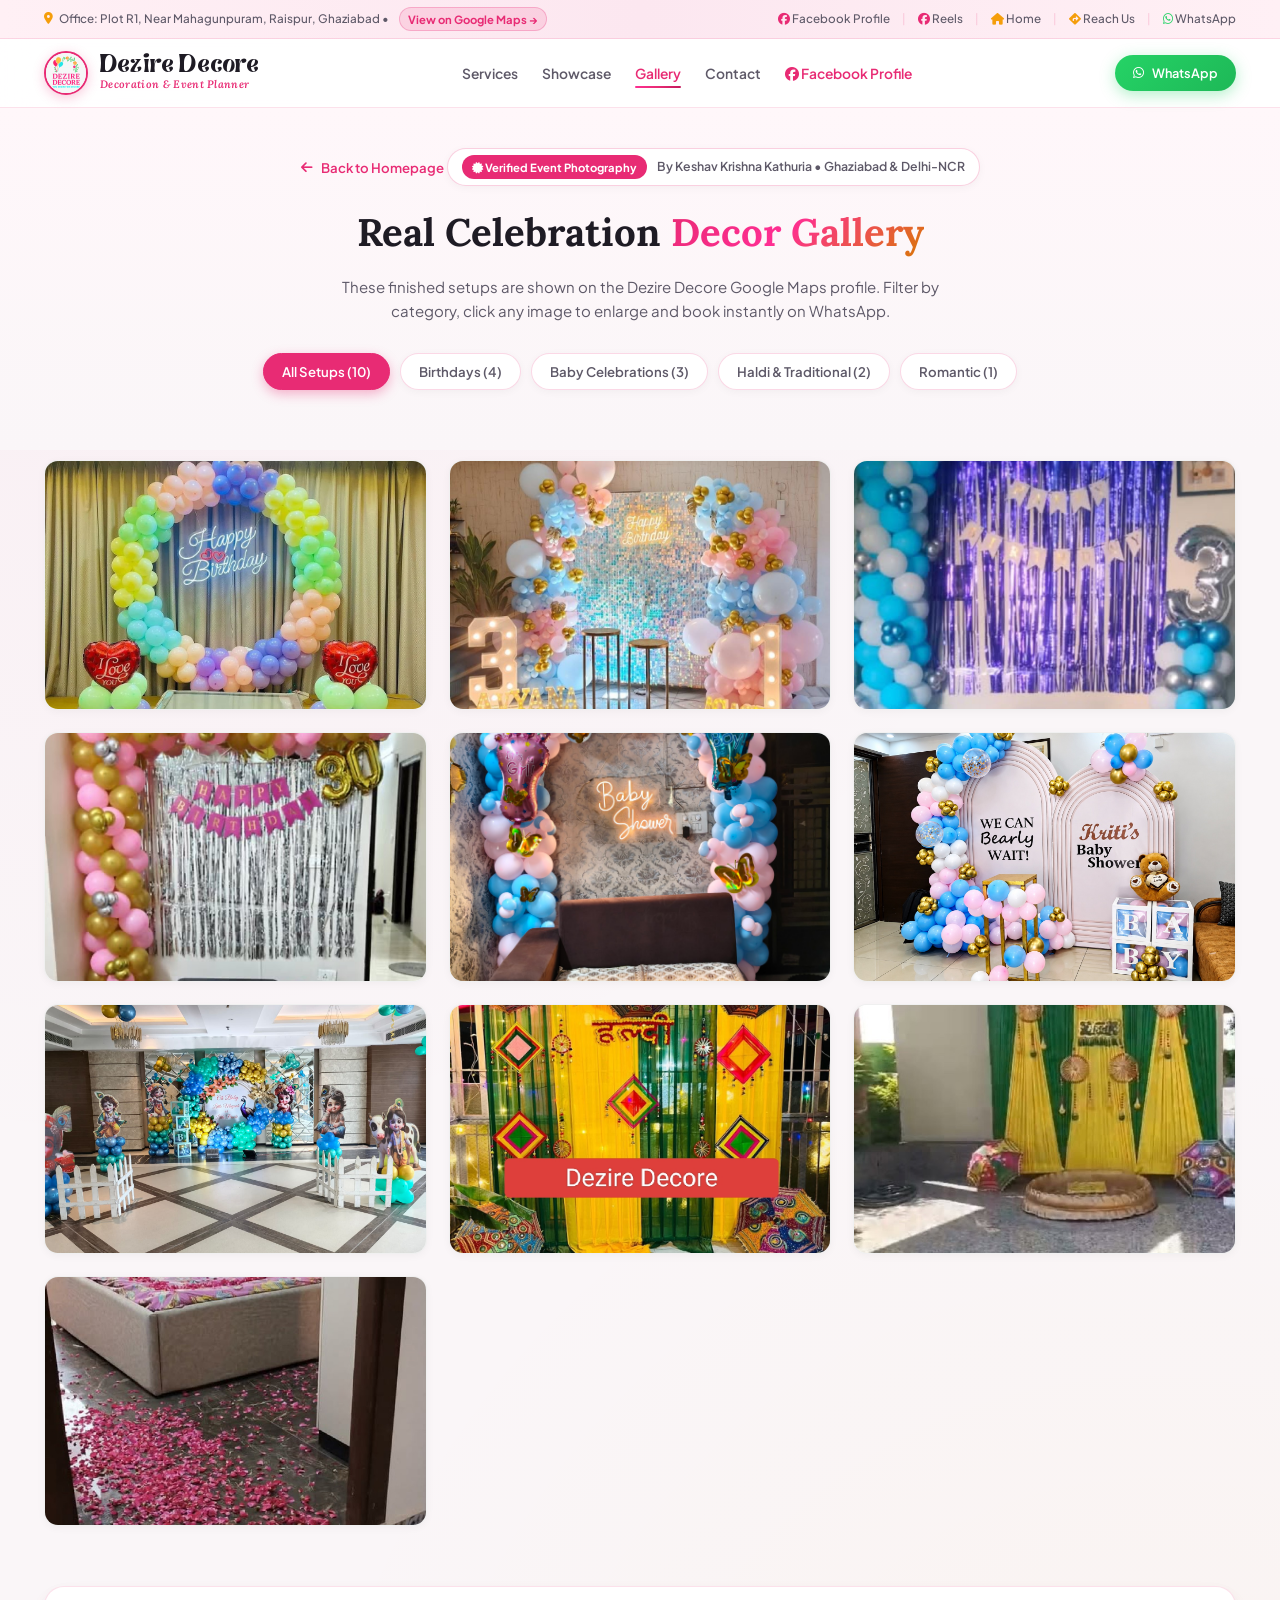
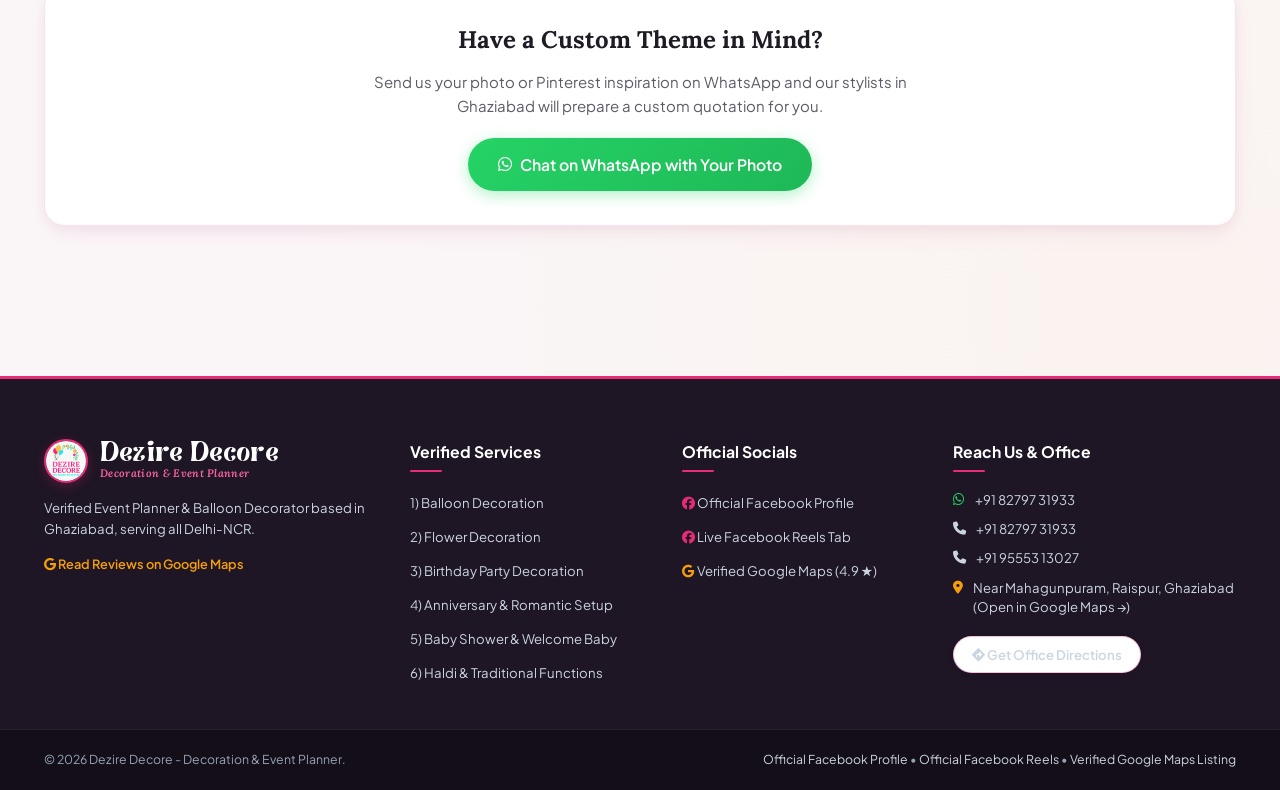
==== commit 269b26e4: "Update website theme, color scheme, and typography from brand identity PDF" ====
--- a/gallery.html
+++ b/gallery.html
@@ -9,7 +9,7 @@
   <!-- Google Fonts & Font Awesome Icons -->
   <link rel="preconnect" href="https://fonts.googleapis.com">
   <link rel="preconnect" href="https://fonts.gstatic.com" crossorigin>
-  <link href="https://fonts.googleapis.com/css2?family=Plus+Jakarta+Sans:wght@300;400;500;600;700;800&family=Playfair+Display:ital,wght@0,600;0,700;1,600&display=swap" rel="stylesheet">
+  <link href="https://fonts.googleapis.com/css2?family=Lora:ital,wght@0,400;0,500;0,600;0,700;1,400;1,500;1,600;1,700&family=Playfair+Display:ital,wght@0,600;0,700;1,600&family=Plus+Jakarta+Sans:wght@300;400;500;600;700;800&display=swap" rel="stylesheet">
   <link rel="stylesheet" href="https://cdnjs.cloudflare.com/ajax/libs/font-awesome/6.5.1/css/all.min.css">
 
   <link rel="stylesheet" href="styles.css">
@@ -52,7 +52,7 @@
   <header class="site-header" id="header">
     <div class="container header-container">
       <a href="index.html" class="brand-logo">
-        <img src="assets/brand/logo/default.jpg" alt="Dezire Decore Official Logo" class="brand-logo-img">
+        <img src="assets/brand/logo/logo-hd.png" alt="Dezire Decore Official Logo" class="brand-logo-img">
         <div class="brand-text">
           <span class="logo-title">Dezire Decore</span>
           <span class="logo-sub">Decoration & Event Planner</span>
@@ -90,7 +90,7 @@
       </a>
       <div class="badge-pill" style="justify-content: center; margin-bottom: 16px;">
         <span class="verified-pill"><i class="fa-solid fa-certificate"></i> Verified Event Photography</span>
-        <span>Facebook Reels & Google Maps</span>
+        <span>By Keshav Krishna Kathuria &bull; Ghaziabad & Delhi-NCR</span>
       </div>
       <h1 class="gallery-page-title">
         Real Celebration <span class="gradient-text">Decor Gallery</span>
@@ -361,8 +361,11 @@
     <div class="container footer-content">
       <div class="footer-col brand-col">
         <div class="brand-logo">
-          <img src="assets/brand/logo/default.jpg" alt="Logo" class="brand-logo-img">
-          <span class="logo-title">Dezire Decore</span>
+          <img src="assets/brand/logo/logo-hd.png" alt="Logo" class="brand-logo-img">
+          <div class="brand-text">
+            <span class="logo-title">Dezire Decore</span>
+            <span class="logo-sub">Decoration & Event Planner</span>
+          </div>
         </div>
         <p class="footer-desc">
           Verified Event Planner & Balloon Decorator based in Ghaziabad, serving all Delhi-NCR.
--- a/styles.css
+++ b/styles.css
@@ -1,40 +1,74 @@
 /* ===================================================================
    Dezire Decore - Decoration & Event Planner
-   Modern Luxury Event Styling Theme
+   Official Brand Theme & Color Scheme (from Brand Identity PDF)
+   Featuring Brasika Display & Lora Typography
    =================================================================== */
 
+@font-face {
+  font-family: 'Brasika Display';
+  src: url('assets/brand/fonts/BrasikaDisplay.ttf') format('truetype');
+  font-weight: 400 900;
+  font-style: normal;
+  font-display: swap;
+}
+
 :root {
-  --bg-dark: #0a0b12;
-  --bg-card: #121422;
-  --bg-card-hover: #1a1e34;
-  --bg-elevated: #16182a;
-  
-  --primary: #8b5cf6;
-  --primary-gradient: linear-gradient(135deg, #8b5cf6 0%, #ec4899 100%);
+  /* Brand Typography from PDF */
+  --font-brand: 'Brasika Display', 'Playfair Display', 'Lora', Georgia, serif;
+  --font-display: 'Lora', 'Playfair Display', Georgia, serif;
+  --font-sub: 'Lora', Georgia, serif;
+  --font-main: 'Plus Jakarta Sans', -apple-system, BlinkMacSystemFont, 'Segoe UI', Roboto, sans-serif;
+
+  /* Theme Backgrounds & Surfaces (Celebratory Watercolor Canvas) */
+  --bg-page: #faf6f8;
+  --bg-dark: #faf6f8;
+  --bg-card: #ffffff;
+  --bg-card-hover: #ffffff;
+  --bg-elevated: #ffffff;
+  --bg-subtle: #fcf1f5;
+  --bg-tint-rose: #fff0f5;
+  --bg-tint-gold: #fffbeb;
+
+  /* Brand Colors from PDF Outline */
+  --primary: #e82b74;
+  --primary-hover: #d01962;
+  --primary-gradient: linear-gradient(135deg, #ff2e93 0%, #e82b74 50%, #c2185b 100%);
+  --primary-subtle: rgba(232, 43, 116, 0.08);
+
   --gold: #f59e0b;
-  --gold-gradient: linear-gradient(135deg, #fbbf24 0%, #f59e0b 50%, #d97706 100%);
+  --gold-hover: #d97706;
+  --gold-gradient: linear-gradient(135deg, #fde68a 0%, #f59e0b 50%, #d97706 100%);
+  --gold-subtle: rgba(245, 158, 11, 0.1);
+
+  --aqua: #00bcd4;
+  --aqua-hover: #00acc1;
+  --aqua-gradient: linear-gradient(135deg, #22d3ee 0%, #00bcd4 100%);
+
+  --leaf-green: #10b981;
   --whatsapp: #25d366;
   --whatsapp-hover: #1eb857;
 
-  --text-main: #f8fafc;
-  --text-muted: #94a3b8;
-  --text-dim: #64748b;
-
-  --border-subtle: rgba(255, 255, 255, 0.08);
-  --border-glow: rgba(139, 92, 246, 0.35);
-
-  --shadow-sm: 0 4px 6px -1px rgba(0, 0, 0, 0.2);
-  --shadow-md: 0 10px 25px -5px rgba(0, 0, 0, 0.4);
-  --shadow-glow: 0 0 25px rgba(139, 92, 246, 0.25);
-
-  --font-main: 'Plus Jakarta Sans', -apple-system, BlinkMacSystemFont, sans-serif;
-  --font-display: 'Playfair Display', Georgia, serif;
-  
+  /* High-Contrast Luxury Typography */
+  --text-heading: #1e1b24;
+  --text-main: #2d2a32;
+  --text-muted: #5e5968;
+  --text-dim: #8b8596;
+
+  /* Borders & Shadows */
+  --border-subtle: rgba(232, 43, 116, 0.14);
+  --border-card: rgba(0, 0, 0, 0.06);
+  --border-glow: rgba(232, 43, 116, 0.35);
+
+  --shadow-sm: 0 2px 8px rgba(0, 0, 0, 0.04);
+  --shadow-md: 0 10px 25px -5px rgba(232, 43, 116, 0.08), 0 4px 12px rgba(0, 0, 0, 0.04);
+  --shadow-lg: 0 20px 40px -10px rgba(232, 43, 116, 0.14), 0 6px 18px rgba(0, 0, 0, 0.05);
+  --shadow-glow: 0 0 25px rgba(232, 43, 116, 0.22);
+
   --radius-sm: 8px;
   --radius-md: 14px;
   --radius-lg: 20px;
   --radius-full: 9999px;
-  
+
   --transition: all 0.3s cubic-bezier(0.16, 1, 0.3, 1);
 }
 
@@ -50,7 +84,7 @@
   scroll-behavior: smooth;
   scroll-padding-top: 76px;
   font-family: var(--font-main);
-  background-color: var(--bg-dark);
+  background-color: var(--bg-page);
   color: var(--text-main);
   line-height: 1.6;
   overflow-x: hidden;
@@ -77,6 +111,11 @@
   max-width: 100%;
   overflow-wrap: break-word;
   word-wrap: break-word;
+  background-color: var(--bg-page);
+  background-image: 
+    radial-gradient(circle at 10% 8%, rgba(232, 43, 116, 0.035) 0%, transparent 40%),
+    radial-gradient(circle at 90% 80%, rgba(245, 158, 11, 0.035) 0%, transparent 40%);
+  color: var(--text-main);
 }
 
 body.nav-open {
@@ -84,7 +123,7 @@
 }
 
 :focus-visible {
-  outline: 2px solid var(--gold);
+  outline: 2px solid var(--primary);
   outline-offset: 2px;
 }
 
@@ -123,24 +162,25 @@
 .text-center { text-align: center; }
 .text-gold { color: var(--gold); }
 .text-whatsapp { color: var(--whatsapp); }
+.text-primary { color: var(--primary) !important; }
 
 .gradient-text {
-  background: linear-gradient(135deg, #fbcfe8 0%, #ec4899 40%, #8b5cf6 100%);
+  background: linear-gradient(135deg, #e82b74 0%, #ff2e93 45%, #d97706 100%);
   -webkit-background-clip: text;
   -webkit-text-fill-color: transparent;
 }
 
 .glow-border {
-  border: 1px solid var(--border-glow);
-  box-shadow: var(--shadow-glow);
+  border: 1px solid var(--border-subtle);
+  box-shadow: var(--shadow-sm);
 }
 
 /* Top Announcement Bar */
 .announcement-bar {
-  background: linear-gradient(90deg, #181132 0%, #261649 100%);
+  background: linear-gradient(90deg, #fff0f5 0%, #fce7f0 50%, #fff0f5 100%);
   border-bottom: 1px solid var(--border-subtle);
   font-size: 0.78rem;
-  padding: 6px 0;
+  padding: 7px 0;
   color: var(--text-muted);
 }
 
@@ -165,6 +205,22 @@
   gap: 6px;
   transition: var(--transition);
   font-size: 0.78rem;
+  font-weight: 500;
+}
+
+.top-map-link:hover {
+  color: var(--primary);
+}
+
+.reach-badge {
+  background: rgba(232, 43, 116, 0.12);
+  color: var(--primary);
+  padding: 2px 8px;
+  border-radius: var(--radius-full);
+  font-size: 0.75rem;
+  font-weight: 700;
+  border: 1px solid rgba(232, 43, 116, 0.25);
+  margin-left: 4px;
 }
 
 .bar-right {
@@ -176,12 +232,17 @@
   flex-shrink: 0;
 }
 
+.bar-right a {
+  color: var(--text-muted);
+  font-weight: 500;
+}
+
 .bar-right a:hover {
-  color: var(--text-main);
+  color: var(--primary);
 }
 
 .bar-right .divider {
-  color: var(--border-subtle);
+  color: rgba(232, 43, 116, 0.2);
 }
 
 /* Header & Navigation */
@@ -189,15 +250,16 @@
   position: sticky;
   top: 0;
   z-index: 1000;
-  background: rgba(10, 11, 18, 0.88);
+  background: rgba(255, 255, 255, 0.94);
   backdrop-filter: blur(16px);
+  -webkit-backdrop-filter: blur(16px);
   border-bottom: 1px solid var(--border-subtle);
   transition: var(--transition);
 }
 
 .site-header.scrolled {
-  background: rgba(10, 11, 18, 0.96);
-  box-shadow: 0 8px 20px rgba(0, 0, 0, 0.4);
+  background: rgba(255, 255, 255, 0.98);
+  box-shadow: 0 4px 20px rgba(232, 43, 116, 0.08);
 }
 
 .header-container {
@@ -210,30 +272,18 @@
 .brand-logo {
   display: flex;
   align-items: center;
-  gap: 10px;
+  gap: 12px;
   flex-shrink: 0;
 }
 
 .brand-logo-img {
-  width: 42px;
-  height: 42px;
+  width: 44px;
+  height: 44px;
   border-radius: var(--radius-full);
   object-fit: cover;
-  border: 2px solid var(--gold);
-  box-shadow: 0 4px 15px rgba(245, 158, 11, 0.35);
-}
-
-.logo-icon {
-  width: 40px;
-  height: 40px;
-  border-radius: var(--radius-md);
-  background: var(--primary-gradient);
-  display: flex;
-  align-items: center;
-  justify-content: center;
-  color: #fff;
-  font-size: 1.15rem;
-  box-shadow: 0 4px 15px rgba(236, 72, 153, 0.4);
+  border: 2px solid var(--primary);
+  box-shadow: 0 3px 12px rgba(232, 43, 116, 0.25);
+  background: #ffffff;
 }
 
 .brand-text {
@@ -242,31 +292,33 @@
 }
 
 .logo-title {
-  font-family: var(--font-display);
-  font-size: 1.22rem;
+  font-family: var(--font-brand);
+  font-size: 1.35rem;
   font-weight: 700;
-  color: #fff;
-  letter-spacing: -0.02em;
-  line-height: 1.2;
+  color: var(--text-heading);
+  letter-spacing: 0.01em;
+  line-height: 1.15;
 }
 
 .logo-sub {
-  font-size: 0.65rem;
-  color: var(--gold);
+  font-family: var(--font-sub);
+  font-style: italic;
+  font-size: 0.72rem;
+  color: var(--primary);
   font-weight: 600;
-  letter-spacing: 0.06em;
-  text-transform: uppercase;
+  letter-spacing: 0.03em;
+  text-transform: none;
 }
 
 .nav-list {
   display: flex;
   list-style: none;
-  gap: 22px;
+  gap: 24px;
 }
 
 .nav-link {
-  font-size: 0.9rem;
-  font-weight: 500;
+  font-size: 0.92rem;
+  font-weight: 600;
   color: var(--text-muted);
   position: relative;
   padding: 6px 0;
@@ -274,7 +326,7 @@
 }
 
 .nav-link:hover, .nav-link.active {
-  color: #fff;
+  color: var(--primary);
 }
 
 .nav-link::after {
@@ -286,6 +338,7 @@
   height: 2px;
   background: var(--primary-gradient);
   transition: var(--transition);
+  border-radius: var(--radius-full);
 }
 
 .nav-link:hover::after, .nav-link.active::after {
@@ -310,7 +363,7 @@
   display: block;
   width: 24px;
   height: 2px;
-  background-color: var(--text-main);
+  background-color: var(--text-heading);
   border-radius: 2px;
   transition: var(--transition);
 }
@@ -345,142 +398,136 @@
 .btn-primary {
   background: var(--primary-gradient);
   color: #fff;
-  box-shadow: 0 4px 20px rgba(139, 92, 246, 0.4);
+  border: none;
+  box-shadow: 0 4px 15px rgba(232, 43, 116, 0.35);
 }
 
 .btn-primary:hover {
+  background: linear-gradient(135deg, #d01962 0%, #c2185b 100%);
   transform: translateY(-2px);
-  box-shadow: 0 8px 25px rgba(139, 92, 246, 0.6);
+  box-shadow: 0 8px 25px rgba(232, 43, 116, 0.5);
+  color: #fff;
 }
 
 .btn-whatsapp {
-  background: var(--whatsapp);
+  background: linear-gradient(135deg, #25d366 0%, #1eb857 100%);
   color: #fff;
-  box-shadow: 0 4px 15px rgba(37, 211, 102, 0.3);
+  box-shadow: 0 4px 15px rgba(37, 211, 102, 0.35);
+  border: none;
 }
 
 .btn-whatsapp:hover {
-  background: var(--whatsapp-hover);
+  background: linear-gradient(135deg, #1eb857 0%, #179e49 100%);
   transform: translateY(-2px);
   box-shadow: 0 8px 20px rgba(37, 211, 102, 0.5);
+  color: #fff;
 }
 
 .btn-facebook {
   background: #1877f2;
   color: #fff;
   box-shadow: 0 4px 15px rgba(24, 119, 242, 0.3);
+  border: none;
 }
 
 .btn-facebook:hover {
   background: #0d65d9;
   transform: translateY(-2px);
   box-shadow: 0 8px 20px rgba(24, 119, 242, 0.5);
+  color: #fff;
 }
 
 .btn-google-maps {
   background: #1a73e8;
   color: #fff;
   box-shadow: 0 4px 15px rgba(26, 115, 232, 0.35);
+  border: none;
 }
 
 .btn-google-maps:hover {
   background: #1557b0;
   transform: translateY(-2px);
   box-shadow: 0 8px 20px rgba(26, 115, 232, 0.55);
+  color: #fff;
 }
 
 .btn-secondary {
-  background: rgba(255, 215, 0, 0.12);
-  border: 1px solid var(--gold);
-  color: var(--gold);
+  background: #ffffff;
+  border: 1.5px solid rgba(232, 43, 116, 0.3);
+  color: var(--text-heading);
+  box-shadow: var(--shadow-sm);
 }
 
 .btn-secondary:hover {
-  background: var(--gold);
-  color: #0b0c10;
+  background: rgba(232, 43, 116, 0.06);
+  border-color: var(--primary);
+  color: var(--primary);
   transform: translateY(-2px);
-  box-shadow: 0 8px 20px rgba(255, 215, 0, 0.35);
-}
-
-.top-map-link {
-  color: var(--text-muted);
-  display: inline-flex;
-  align-items: center;
-  gap: 8px;
-  transition: var(--transition);
-}
-
-.top-map-link:hover {
-  color: #fff;
-}
-
-.reach-badge {
-  background: rgba(255, 215, 0, 0.15);
-  color: var(--gold);
-  padding: 2px 8px;
-  border-radius: var(--radius-full);
-  font-size: 0.75rem;
-  font-weight: 600;
-  border: 1px solid rgba(255, 215, 0, 0.3);
-  margin-left: 4px;
-}
-
-.trust-item-link {
-  cursor: pointer;
-  text-decoration: none;
-}
-
-.trust-item-link:hover {
-  border-color: var(--gold);
-  background: rgba(255, 215, 0, 0.08);
+  box-shadow: var(--shadow-md);
+}
+
+.btn-call {
+  background: #ffffff;
+  border: 1px solid var(--border-subtle);
+  color: var(--text-heading);
+}
+
+.btn-call:hover {
+  background: rgba(232, 43, 116, 0.08);
+  border-color: var(--primary);
+  color: var(--primary);
   transform: translateY(-2px);
 }
 
-.btn-call {
-  background: rgba(255, 255, 255, 0.08);
-  border: 1px solid var(--border-subtle);
-  color: #fff;
-}
-
-.btn-call:hover {
-  background: rgba(255, 255, 255, 0.15);
-  transform: translateY(-2px);
-}
-
 .btn-outline {
-  border: 1px solid rgba(255, 255, 255, 0.2);
-  color: #fff;
+  border: 1.5px solid rgba(232, 43, 116, 0.25);
+  color: var(--primary);
   background: transparent;
 }
 
 .btn-outline:hover {
   border-color: var(--primary);
-  background: rgba(139, 92, 246, 0.1);
+  background: rgba(232, 43, 116, 0.08);
   transform: translateY(-2px);
 }
 
 /* Hero Section */
 .hero-section {
   position: relative;
-  padding: 55px 0 45px;
+  padding: 60px 0 65px;
   overflow: hidden;
+  background: linear-gradient(180deg, #fff7fa 0%, var(--bg-page) 100%);
 }
 
 .hero-backdrop {
   position: absolute;
-  top: -20%;
+  top: -15%;
   left: 50%;
   transform: translateX(-50%);
-  width: 900px;
-  height: 600px;
-  background: radial-gradient(circle, rgba(139, 92, 246, 0.18) 0%, rgba(236, 72, 153, 0.08) 40%, transparent 70%);
+  width: 1000px;
+  height: 650px;
+  background: radial-gradient(circle, rgba(232, 43, 116, 0.09) 0%, rgba(245, 158, 11, 0.05) 45%, transparent 70%);
   pointer-events: none;
   z-index: 0;
 }
 
+.hero-flower-decor {
+  position: absolute;
+  pointer-events: none;
+  z-index: 1;
+  opacity: 0.85;
+}
+
+.hero-flower-top {
+  top: -40px;
+  right: -30px;
+  width: 320px;
+  max-width: 45vw;
+}
+
 .hero-container {
   position: relative;
-  z-index: 1;
+  z-index: 2;
   display: grid;
   grid-template-columns: 1.15fr 0.85fr;
   align-items: center;
@@ -490,46 +537,54 @@
 .badge-pill {
   display: inline-flex;
   align-items: center;
-  gap: 8px;
-  background: rgba(255, 255, 255, 0.05);
-  border: 1px solid var(--border-subtle);
-  padding: 5px 14px;
+  gap: 10px;
+  background: #ffffff;
+  border: 1px solid rgba(232, 43, 116, 0.22);
+  padding: 6px 14px;
   border-radius: var(--radius-full);
   font-size: 0.82rem;
+  font-weight: 600;
   color: var(--text-muted);
-  margin-bottom: 18px;
-}
-
-.badge-pill .star-rating {
-  color: var(--gold);
+  margin-bottom: 20px;
+  box-shadow: var(--shadow-sm);
+}
+
+.badge-pill .verified-pill {
+  background: var(--primary);
+  color: #fff;
+  padding: 3px 10px;
+  border-radius: var(--radius-full);
+  font-size: 0.75rem;
   font-weight: 700;
 }
 
 .hero-title {
   font-family: var(--font-display);
-  font-size: clamp(2rem, 2.7vw, 2.75rem);
-  line-height: 1.18;
+  font-size: clamp(2.1rem, 2.8vw, 2.9rem);
+  line-height: 1.2;
   margin-bottom: 16px;
   font-weight: 700;
-  letter-spacing: -0.02em;
+  letter-spacing: -0.01em;
+  color: var(--text-heading);
 }
 
 .hero-description {
-  font-size: 0.98rem;
-  line-height: 1.55;
+  font-size: 1.02rem;
+  line-height: 1.65;
   color: var(--text-muted);
-  margin-bottom: 24px;
-  max-width: 520px;
+  margin-bottom: 26px;
+  max-width: 540px;
 }
 
 .hero-description strong {
-  color: #fff;
+  color: var(--text-heading);
+  font-weight: 600;
 }
 
 .hero-cta-group {
   display: flex;
   flex-wrap: wrap;
-  gap: 12px;
+  gap: 14px;
   margin-bottom: 28px;
 }
 
@@ -537,24 +592,25 @@
   display: flex;
   align-items: center;
   gap: 16px;
-  background: rgba(245, 158, 11, 0.08);
-  border: 1px solid rgba(245, 158, 11, 0.35);
+  background: #ffffff;
+  border: 1px solid var(--border-subtle);
   border-radius: var(--radius-md);
-  padding: 14px 18px;
+  padding: 16px 20px;
   margin-top: 24px;
   text-align: left;
+  box-shadow: var(--shadow-md);
 }
 
 .doorstep-badge-icon {
-  width: 44px;
-  height: 44px;
+  width: 46px;
+  height: 46px;
   border-radius: 50%;
   background: linear-gradient(135deg, var(--gold), #d97706);
   display: flex;
   align-items: center;
   justify-content: center;
   font-size: 1.25rem;
-  color: #0b0c13;
+  color: #ffffff;
   flex-shrink: 0;
   box-shadow: 0 4px 14px rgba(245, 158, 11, 0.35);
 }
@@ -566,81 +622,16 @@
 }
 
 .doorstep-badge-title {
-  font-size: 0.96rem;
+  font-size: 0.98rem;
   font-weight: 700;
-  color: #fff;
+  color: var(--text-heading);
   letter-spacing: -0.01em;
 }
 
 .doorstep-badge-desc {
-  font-size: 0.82rem;
-  color: var(--text-muted);
-  line-height: 1.4;
-}
-
-/* Bottom Verification & Credentials Strip */
-.bottom-trust-strip {
-  display: grid;
-  grid-template-columns: repeat(3, 1fr);
-  gap: 16px;
-  background: rgba(255, 255, 255, 0.02);
-  border: 1px solid var(--border-subtle);
-  border-radius: var(--radius-lg);
-  padding: 20px 24px;
-  margin-bottom: 28px;
-}
-
-.bottom-trust-item {
-  display: flex;
-  align-items: center;
-  gap: 14px;
-}
-
-.bottom-trust-item i {
-  font-size: 1.75rem;
-  flex-shrink: 0;
-}
-
-.bottom-trust-item div {
-  display: flex;
-  flex-direction: column;
-  gap: 2px;
-}
-
-.bottom-trust-item strong {
-  font-size: 0.92rem;
-  color: #fff;
-}
-
-.bottom-trust-item span {
-  font-size: 0.78rem;
-  color: var(--text-muted);
-  line-height: 1.35;
-}
-
-@media (max-width: 900px) {
-  .bottom-trust-strip {
-    grid-template-columns: 1fr;
-    gap: 14px;
-    padding: 16px;
-  }
-}
-
-.trust-features {
-  display: grid;
-  grid-template-columns: repeat(2, 1fr);
-  gap: 12px;
-  padding-top: 18px;
-  border-top: 1px solid var(--border-subtle);
-}
-
-.trust-item {
-  display: flex;
-  align-items: center;
-  gap: 8px;
   font-size: 0.84rem;
   color: var(--text-muted);
-  font-weight: 500;
+  line-height: 1.45;
 }
 
 /* Hero Visual & Cards */
@@ -656,12 +647,14 @@
   position: relative;
   border-radius: var(--radius-lg);
   overflow: hidden;
-  background: var(--bg-card);
+  background: #ffffff;
+  border: 1px solid var(--border-subtle);
+  box-shadow: var(--shadow-lg);
 }
 
 .hero-img {
   width: 100%;
-  height: 400px;
+  height: 410px;
   object-fit: cover;
   transition: transform 0.6s ease;
 }
@@ -675,344 +668,198 @@
   bottom: 20px;
   left: 20px;
   right: 20px;
-  background: rgba(10, 11, 18, 0.8);
+  background: rgba(255, 255, 255, 0.94);
   backdrop-filter: blur(12px);
-  border: 1px solid var(--border-subtle);
+  -webkit-backdrop-filter: blur(12px);
+  border: 1px solid rgba(232, 43, 116, 0.18);
   border-radius: var(--radius-md);
-  padding: 16px;
+  padding: 14px 16px;
   display: flex;
   align-items: center;
   gap: 14px;
-}
-
-.card-glass-badge .badge-icon {
+  box-shadow: 0 4px 15px rgba(0, 0, 0, 0.08);
+}
+
+.card-glass-badge h4 {
+  font-family: var(--font-brand);
+  font-size: 1.05rem;
+  color: var(--text-heading);
+  margin-bottom: 2px;
+}
+
+.card-glass-badge p {
+  font-size: 0.8rem;
+  color: var(--primary);
+  font-weight: 600;
+}
+
+/* Section Shared Headers */
+.section {
+  padding: 60px 0;
+}
+
+.section-tag {
+  display: inline-flex;
+  align-items: center;
+  gap: 6px;
+  font-size: 0.78rem;
+  text-transform: uppercase;
+  letter-spacing: 0.08em;
+  font-weight: 700;
+  color: var(--primary);
+  background: rgba(232, 43, 116, 0.08);
+  border: 1px solid rgba(232, 43, 116, 0.2);
+  padding: 5px 14px;
+  border-radius: var(--radius-full);
+  margin-bottom: 12px;
+}
+
+.section-title {
+  font-family: var(--font-display);
+  font-size: clamp(1.85rem, 2.3vw, 2.35rem);
+  line-height: 1.24;
+  margin-bottom: 12px;
+  font-weight: 700;
+  color: var(--text-heading);
+}
+
+.section-subtitle {
+  font-size: 0.96rem;
+  color: var(--text-muted);
+  max-width: 620px;
+  margin: 0 auto 36px;
+  line-height: 1.6;
+}
+
+/* Services Grid */
+.services-grid {
+  display: grid;
+  grid-template-columns: repeat(3, 1fr);
+  gap: 26px;
+}
+
+.service-card {
+  background: #ffffff;
+  border: 1px solid var(--border-card);
+  border-radius: var(--radius-lg);
+  overflow: hidden;
+  transition: var(--transition);
+  display: flex;
+  flex-direction: column;
+  box-shadow: var(--shadow-sm);
+}
+
+.service-card:hover {
+  transform: translateY(-6px);
+  border-color: rgba(232, 43, 116, 0.35);
+  box-shadow: var(--shadow-lg);
+}
+
+.service-img-wrapper {
+  position: relative;
+  height: 220px;
+  overflow: hidden;
+  background: #fdf2f7;
+}
+
+.service-img-wrapper img {
+  width: 100%;
+  height: 100%;
+  object-fit: cover;
+  transition: transform 0.6s ease;
+}
+
+.service-card:hover .service-img-wrapper img {
+  transform: scale(1.06);
+}
+
+.service-price {
+  position: absolute;
+  top: 12px;
+  right: 12px;
+  background: rgba(255, 255, 255, 0.95);
+  backdrop-filter: blur(8px);
+  border: 1px solid rgba(232, 43, 116, 0.2);
+  color: var(--primary);
+  font-weight: 700;
+  font-size: 0.78rem;
+  padding: 4px 12px;
+  border-radius: var(--radius-full);
+  box-shadow: 0 2px 8px rgba(0, 0, 0, 0.08);
+}
+
+.service-body {
+  padding: 22px 20px;
+  display: flex;
+  flex-direction: column;
+  flex-grow: 1;
+}
+
+.service-icon {
   width: 44px;
   height: 44px;
-  border-radius: var(--radius-sm);
-  background: var(--primary-gradient);
+  border-radius: var(--radius-md);
+  background: rgba(232, 43, 116, 0.1);
+  color: var(--primary);
   display: flex;
   align-items: center;
   justify-content: center;
-  font-size: 1.25rem;
-  color: #fff;
-}
-
-.card-glass-badge h4 {
-  font-size: 1rem;
-  margin-bottom: 2px;
-}
-
-.card-glass-badge p {
-  font-size: 0.8rem;
-  color: var(--gold);
-}
-
-.floating-stat-box {
-  position: absolute;
-  background: rgba(22, 24, 42, 0.9);
-  backdrop-filter: blur(12px);
-  border: 1px solid var(--border-glow);
-  padding: 14px 20px;
-  border-radius: var(--radius-md);
+  font-size: 1.2rem;
+  margin-bottom: 14px;
+}
+
+.service-body h3 {
+  font-size: 1.15rem;
+  font-weight: 700;
+  color: var(--text-heading);
+  margin-bottom: 8px;
+}
+
+.service-body p {
+  color: var(--text-muted);
+  font-size: 0.9rem;
+  margin-bottom: 14px;
+  line-height: 1.55;
+}
+
+/* Facebook & Video Reels Showcase */
+.social-box {
+  background: #ffffff;
+  border-radius: var(--radius-lg);
+  padding: 34px 28px;
+  border: 1px solid var(--border-subtle);
   box-shadow: var(--shadow-md);
 }
 
-.stat-top {
-  top: -20px;
-  right: -20px;
-  display: flex;
-  flex-direction: column;
-  align-items: center;
-}
-
-.stat-top .stat-number {
-  font-size: 1.5rem;
-  font-weight: 800;
-  color: var(--gold);
-}
-
-.stat-bottom {
-  bottom: -20px;
-  left: -20px;
-}
-
-.stars-row {
-  color: var(--gold);
-  font-size: 0.85rem;
-  margin-bottom: 4px;
-}
-
-.stat-label {
-  font-size: 0.78rem;
-  color: var(--text-muted);
-  font-weight: 600;
-}
-
-/* Stats Strip */
-.stats-strip {
-  background: var(--bg-card);
-  border-top: 1px solid var(--border-subtle);
-  border-bottom: 1px solid var(--border-subtle);
-  padding: 36px 0;
-}
-
-.stats-grid {
-  display: grid;
-  grid-template-columns: repeat(4, 1fr);
-  gap: 24px;
-  text-align: center;
-}
-
-.stat-card h3 {
+.social-header {
+  display: flex;
+  justify-content: space-between;
+  align-items: flex-end;
+  margin-bottom: 28px;
+  gap: 20px;
+  flex-wrap: wrap;
+}
+
+.social-header-link {
+  display: block;
+}
+
+.social-header-title {
   font-family: var(--font-display);
-  font-size: 2.2rem;
+  font-size: 1.6rem;
   font-weight: 700;
-  color: #fff;
-  margin-bottom: 4px;
-  background: var(--primary-gradient);
-  -webkit-background-clip: text;
-  -webkit-text-fill-color: transparent;
-}
-
-.stat-card p {
-  font-size: 0.9rem;
-  color: var(--text-muted);
-  font-weight: 500;
-}
-
-/* ===================================================================
-   About Section
-   =================================================================== */
-.about-section {
-  position: relative;
-}
-
-.about-grid {
-  display: grid;
-  grid-template-columns: 0.9fr 1.1fr;
-  gap: 50px;
-  align-items: center;
-}
-
-.about-img-box {
-  position: relative;
-  border-radius: var(--radius-lg);
-  overflow: hidden;
-  background: var(--bg-card);
-}
-
-.about-img {
-  width: 100%;
-  height: 440px;
-  object-fit: cover;
-  transition: transform 0.6s ease;
-}
-
-.about-img-box:hover .about-img {
-  transform: scale(1.04);
-}
-
-.about-badge {
-  position: absolute;
-  bottom: 24px;
-  right: 24px;
-  background: rgba(10, 11, 18, 0.85);
-  backdrop-filter: blur(12px);
-  border: 1px solid var(--border-glow);
-  padding: 16px 22px;
-  border-radius: var(--radius-md);
-  display: flex;
-  flex-direction: column;
-  box-shadow: var(--shadow-glow);
-}
-
-.badge-num {
-  font-family: var(--font-display);
-  font-size: 1.8rem;
-  font-weight: 800;
-  color: var(--gold);
-  line-height: 1;
-}
-
-.badge-txt {
-  font-size: 0.75rem;
-  color: var(--text-muted);
-  font-weight: 600;
-  text-transform: uppercase;
-}
-
-.about-lead {
-  font-size: 1.1rem;
-  line-height: 1.6;
-  color: var(--text-main);
-  margin-bottom: 16px;
-}
-
-.about-lead strong {
-  color: var(--gold);
-}
-
-.about-body {
-  font-size: 0.95rem;
-  color: var(--text-muted);
-  margin-bottom: 28px;
-  line-height: 1.6;
-}
-
-.about-highlights {
-  display: flex;
-  flex-direction: column;
-  gap: 16px;
-}
-
-.highlight-item {
-  display: flex;
-  align-items: flex-start;
-  gap: 14px;
-  background: var(--bg-card);
-  border: 1px solid var(--border-subtle);
-  padding: 14px 18px;
-  border-radius: var(--radius-md);
-  font-size: 0.9rem;
-}
-
-.highlight-item i {
-  font-size: 1.2rem;
-  margin-top: 3px;
-}
-
-.highlight-item strong {
-  display: block;
-  color: #fff;
-  margin-bottom: 2px;
-}
-
-.highlight-item span {
-  color: var(--text-muted);
-}
-
-/* ===================================================================
-   How It Works Process Grid
-   =================================================================== */
-.process-section {
-  background: var(--bg-card);
-  border-top: 1px solid var(--border-subtle);
-  border-bottom: 1px solid var(--border-subtle);
-}
-
-.process-grid {
-  display: grid;
-  grid-template-columns: repeat(4, 1fr);
-  gap: 24px;
-}
-
-.process-step {
-  background: var(--bg-elevated);
-  border: 1px solid var(--border-subtle);
-  border-radius: var(--radius-lg);
-  padding: 32px 24px;
-  position: relative;
-  transition: var(--transition);
-}
-
-.process-step:hover {
-  border-color: var(--border-glow);
-  transform: translateY(-6px);
-}
-
-.step-num {
-  position: absolute;
-  top: 18px;
-  right: 20px;
-  font-family: var(--font-display);
-  font-size: 2.2rem;
-  font-weight: 800;
-  color: rgba(255, 255, 255, 0.06);
-}
-
-.step-icon {
-  width: 52px;
-  height: 52px;
-  border-radius: var(--radius-md);
-  background: rgba(245, 158, 11, 0.12);
-  display: flex;
-  align-items: center;
-  justify-content: center;
-  font-size: 1.35rem;
-  margin-bottom: 20px;
-}
-
-.process-step h4 {
-  font-size: 1.15rem;
-  margin-bottom: 10px;
-  color: #fff;
-}
-
-.process-step p {
-  font-size: 0.88rem;
-  color: var(--text-muted);
-  line-height: 1.5;
-}
-
-/* ===================================================================
-   Facebook & Social Feed Showcase
-   =================================================================== */
-.social-box {
-  background: var(--bg-card);
-  border-radius: var(--radius-lg);
-  padding: 30px 24px;
-}
-
-.social-header {
-  display: flex;
-  justify-content: space-between;
-  align-items: center;
-  margin-bottom: 24px;
-  flex-wrap: wrap;
-  gap: 16px;
-}
-
-.social-header-link {
-  text-decoration: none;
-  color: inherit;
-  display: block;
-  flex: 1;
-  min-width: 260px;
-}
-
-.social-header-title {
-  font-size: 1.45rem;
-  margin-bottom: 6px;
-  line-height: 1.3;
+  color: var(--text-heading);
+  margin: 6px 0;
+}
+
+.social-header-title:hover {
+  color: var(--primary);
 }
 
 .social-header-subtitle {
   color: var(--text-muted);
   font-size: 0.92rem;
-  margin: 0;
-  line-height: 1.45;
-}
-
-@media (max-width: 768px) {
-  .social-header {
-    flex-direction: column;
-    align-items: stretch;
-    gap: 14px;
-  }
-  .social-header-link {
-    width: 100%;
-    flex: none;
-  }
-  .social-header-title {
-    font-size: 1.25rem;
-  }
-  .social-header-btn-wrap,
-  .social-header-btn-wrap .btn-facebook {
-    width: 100%;
-    display: flex;
-    justify-content: center;
-    text-align: center;
-  }
+  line-height: 1.5;
 }
 
 .social-samples-grid {
@@ -1022,22 +869,27 @@
 }
 
 .social-card {
-  background: var(--bg-elevated);
-  border: 1px solid var(--border-subtle);
+  background: #ffffff;
+  border: 1px solid var(--border-card);
   border-radius: var(--radius-md);
   overflow: hidden;
   transition: var(--transition);
+  box-shadow: var(--shadow-sm);
+  display: flex;
+  flex-direction: column;
 }
 
 .social-card:hover {
-  transform: translateY(-5px);
-  border-color: var(--border-glow);
+  transform: translateY(-4px);
+  border-color: rgba(232, 43, 116, 0.35);
+  box-shadow: var(--shadow-md);
 }
 
 .social-img-box {
   position: relative;
-  height: 220px;
+  height: 200px;
   overflow: hidden;
+  background: #fdf2f7;
 }
 
 .social-img-box img {
@@ -1049,121 +901,6 @@
 
 .social-card:hover .social-img-box img {
   transform: scale(1.06);
-}
-
-.social-tag-pill {
-  position: absolute;
-  top: 12px;
-  left: 12px;
-  background: rgba(24, 119, 242, 0.9);
-  color: #fff;
-  font-size: 0.75rem;
-  font-weight: 700;
-  padding: 4px 12px;
-  border-radius: var(--radius-full);
-  display: flex;
-  align-items: center;
-  gap: 6px;
-}
-
-.social-card-body {
-  padding: 20px;
-}
-
-.post-meta {
-  font-size: 0.78rem;
-  color: var(--gold);
-  margin-bottom: 8px;
-  display: flex;
-  align-items: center;
-  gap: 6px;
-}
-
-.social-card-body p {
-  font-size: 0.9rem;
-  color: var(--text-muted);
-  line-height: 1.5;
-  font-style: italic;
-}
-
-/* Section Shared Headers */
-.section {
-  padding: 55px 0;
-}
-
-.section-tag {
-  display: inline-block;
-  font-size: 0.78rem;
-  text-transform: uppercase;
-  letter-spacing: 0.1em;
-  font-weight: 700;
-  color: var(--gold);
-  margin-bottom: 10px;
-}
-
-.section-title {
-  font-family: var(--font-display);
-  font-size: clamp(1.75rem, 2.2vw, 2.25rem);
-  line-height: 1.22;
-  margin-bottom: 12px;
-  font-weight: 700;
-}
-
-.section-subtitle {
-  font-size: 0.94rem;
-  color: var(--text-muted);
-  max-width: 600px;
-  margin: 0 auto 34px;
-}
-
-/* Services Grid */
-.services-grid {
-  display: grid;
-  grid-template-columns: repeat(3, 1fr);
-  gap: 24px;
-}
-
-.service-card {
-  background: var(--bg-card);
-  border: 1px solid var(--border-subtle);
-  border-radius: var(--radius-lg);
-  overflow: hidden;
-  transition: var(--transition);
-  display: flex;
-  flex-direction: column;
-}
-
-.service-card:hover {
-  transform: translateY(-6px);
-  border-color: var(--border-glow);
-  box-shadow: var(--shadow-glow);
-}
-
-.service-img-wrapper {
-  position: relative;
-  height: 220px;
-  overflow: hidden;
-}
-
-.service-img-wrapper img {
-  width: 100%;
-  height: 100%;
-  object-fit: cover;
-  transition: transform 0.6s ease;
-}
-
-.service-visual-placeholder {
-  display: flex;
-  align-items: center;
-  justify-content: center;
-  background: radial-gradient(circle at 30% 30%, rgba(236, 72, 153, 0.28), transparent 42%),
-              linear-gradient(135deg, #29203d, #171829);
-}
-
-.service-visual-placeholder > i {
-  color: #f7c9df;
-  font-size: 3.5rem;
-  filter: drop-shadow(0 8px 24px rgba(236, 72, 153, 0.3));
 }
 
 .reel-play-btn {
@@ -1174,602 +911,125 @@
   width: 44px;
   height: 44px;
   border-radius: var(--radius-full);
-  background: rgba(24, 119, 242, 0.88);
+  background: rgba(232, 43, 116, 0.9);
   color: #fff;
   display: flex;
   align-items: center;
   justify-content: center;
   font-size: 1.1rem;
-  box-shadow: 0 4px 18px rgba(0, 0, 0, 0.45);
+  box-shadow: 0 4px 18px rgba(0, 0, 0, 0.3);
   transition: var(--transition);
   z-index: 2;
 }
 
-.service-card:hover .reel-play-btn, .gallery-item:hover .reel-play-btn {
-  transform: translate(-50%, -50%) scale(1.12);
-  background: #0d65d9;
-}
-
-.service-card:hover .service-img-wrapper img {
-  transform: scale(1.06);
-}
-
-.service-price {
+.social-card:hover .reel-play-btn {
+  transform: translate(-50%, -50%) scale(1.15);
+  background: var(--primary);
+}
+
+.social-tag-pill {
   position: absolute;
-  top: 12px;
-  right: 12px;
-  background: rgba(10, 11, 18, 0.85);
-  backdrop-filter: blur(8px);
-  border: 1px solid var(--border-subtle);
-  color: var(--gold);
+  bottom: 10px;
+  left: 10px;
+  background: rgba(24, 119, 242, 0.92);
+  color: #fff;
+  font-size: 0.72rem;
   font-weight: 700;
-  font-size: 0.8rem;
-  padding: 4px 12px;
+  padding: 3px 10px;
   border-radius: var(--radius-full);
-}
-
-.service-body {
-  padding: 20px 18px;
+  display: flex;
+  align-items: center;
+  gap: 5px;
+}
+
+.social-card-body {
+  padding: 18px 16px;
   display: flex;
   flex-direction: column;
   flex-grow: 1;
 }
 
-.service-icon {
-  width: 38px;
-  height: 38px;
-  border-radius: var(--radius-md);
-  background: rgba(139, 92, 246, 0.15);
+.post-meta {
   color: var(--primary);
-  display: flex;
-  align-items: center;
-  justify-content: center;
-  font-size: 1.15rem;
-  margin-bottom: 14px;
-}
-
-.service-body h3 {
-  font-size: 1.15rem;
-  margin-bottom: 8px;
-}
-
-.service-body p {
-  color: var(--text-muted);
-  font-size: 0.86rem;
-  margin-bottom: 14px;
-  line-height: 1.5;
-}
-
-.service-perks {
-  list-style: none;
-  margin-bottom: 18px;
-  display: flex;
-  flex-direction: column;
+  font-weight: 700;
+  font-size: 0.82rem;
+  margin-bottom: 6px;
+  display: flex;
+  align-items: center;
   gap: 6px;
-  font-size: 0.82rem;
-  color: var(--text-muted);
-  margin-top: auto;
-}
-
-.service-perks i {
-  color: var(--whatsapp);
-  margin-right: 8px;
-}
-
-.service-link {
-  display: inline-flex;
-  align-items: center;
-  gap: 6px;
-  color: var(--gold);
-  font-size: 0.84rem;
-  font-weight: 600;
-  margin-top: auto;
-  padding-top: 10px;
-  transition: var(--transition);
-}
-
-.service-link:hover {
-  color: #fff;
-  transform: translateX(4px);
-}
-
-.reel-direct-link {
-  display: inline-flex;
-  align-items: center;
-  gap: 6px;
-  color: #38bdf8;
-  font-size: 0.82rem;
-  font-weight: 600;
-  margin-top: 10px;
-  transition: var(--transition);
-}
-
-.reel-direct-link:hover {
-  color: #fff;
-  text-decoration: underline;
-}
-
-/* Interactive Calculator */
-.calc-wrapper {
-  background: var(--bg-card);
-  border-radius: var(--radius-lg);
-  padding: 48px;
-  position: relative;
-  overflow: hidden;
-}
-
-.calc-intro {
-  margin-bottom: 36px;
-}
-
-.calc-grid {
-  display: grid;
-  grid-template-columns: 1.2fr 0.8fr;
-  gap: 40px;
-  align-items: start;
-}
-
-.calc-group {
-  margin-bottom: 28px;
-}
-
-.calc-group label {
-  display: flex;
-  align-items: center;
-  gap: 8px;
-  font-weight: 600;
-  font-size: 0.95rem;
-  color: #fff;
-  margin-bottom: 14px;
-}
-
-.chips-selector {
-  display: flex;
-  flex-wrap: wrap;
-  gap: 10px;
-}
-
-.chip {
-  padding: 10px 18px;
-  background: var(--bg-elevated);
-  border: 1px solid var(--border-subtle);
-  border-radius: var(--radius-full);
+}
+
+.social-card-body p {
   color: var(--text-muted);
   font-size: 0.88rem;
-  font-weight: 500;
-}
-
-.chip:hover {
-  background: rgba(255, 255, 255, 0.08);
-  color: #fff;
-}
-
-.chip.active {
-  background: var(--primary-gradient);
-  border-color: transparent;
-  color: #fff;
-  box-shadow: 0 4px 12px rgba(139, 92, 246, 0.4);
-}
-
-.form-select, .form-control {
-  width: 100%;
-  padding: 14px 16px;
-  background: var(--bg-elevated);
-  border: 1px solid var(--border-subtle);
-  border-radius: var(--radius-md);
-  color: #fff;
-  font-size: 0.95rem;
-  outline: none;
-  font-family: inherit;
-  transition: var(--transition);
-}
-
-.form-select:focus, .form-control:focus {
-  border-color: var(--primary);
-  box-shadow: 0 0 10px rgba(139, 92, 246, 0.3);
-}
-
-.addons-grid {
-  display: grid;
-  grid-template-columns: repeat(2, 1fr);
-  gap: 14px;
-}
-
-.addon-check {
-  display: flex;
-  align-items: center;
-  gap: 12px;
-  background: var(--bg-elevated);
-  border: 1px solid var(--border-subtle);
-  padding: 12px 16px;
-  border-radius: var(--radius-md);
+  line-height: 1.5;
+  margin-bottom: 12px;
+  flex-grow: 1;
+}
+
+.reel-direct-link {
+  color: #1877f2;
+  font-size: 0.85rem;
+  font-weight: 600;
+  display: inline-flex;
+  align-items: center;
+  gap: 6px;
+}
+
+.reel-direct-link:hover {
+  color: var(--primary);
+}
+
+/* Portfolio Filter & Gallery */
+.gallery-tabs {
+  display: flex;
+  justify-content: center;
+  gap: 10px;
+  flex-wrap: wrap;
+  margin-bottom: 30px;
+}
+
+.tab-btn {
+  background: #ffffff;
+  border: 1px solid rgba(232, 43, 116, 0.18);
+  color: var(--text-muted);
+  padding: 9px 18px;
+  border-radius: var(--radius-full);
+  font-size: 0.88rem;
+  font-weight: 600;
   cursor: pointer;
   transition: var(--transition);
-}
-
-.addon-check:hover {
-  border-color: rgba(255, 255, 255, 0.2);
-}
-
-.addon-input {
-  display: none;
-}
-
-.custom-box {
-  width: 20px;
-  height: 20px;
-  border-radius: 4px;
-  border: 2px solid var(--text-dim);
-  display: flex;
-  align-items: center;
-  justify-content: center;
-  flex-shrink: 0;
-  transition: var(--transition);
-}
-
-.addon-input:checked + .custom-box {
+  box-shadow: var(--shadow-sm);
+}
+
+.tab-btn:hover {
+  border-color: var(--primary);
+  color: var(--primary);
+  background: rgba(232, 43, 116, 0.05);
+}
+
+.tab-btn.active {
   background: var(--primary);
+  color: #ffffff;
   border-color: var(--primary);
-}
-
-.addon-input:checked + .custom-box::after {
-  content: '✓';
-  color: #fff;
-  font-size: 12px;
-  font-weight: 800;
-}
-
-.addon-info {
-  display: flex;
-  flex-direction: column;
-}
-
-.addon-info strong {
-  font-size: 0.85rem;
-  font-weight: 600;
-}
-
-.addon-price {
-  font-size: 0.78rem;
-  color: var(--gold);
-}
-
-/* Calculator Output Card */
-.calc-summary-card {
-  background: var(--bg-elevated);
-  border: 1px solid var(--border-glow);
-  border-radius: var(--radius-lg);
-  padding: 30px;
-  box-shadow: var(--shadow-glow);
-}
-
-.summary-header {
-  display: flex;
-  justify-content: space-between;
-  align-items: center;
-  margin-bottom: 24px;
-}
-
-.summary-header h3 {
-  font-size: 1.25rem;
-}
-
-.live-badge {
-  font-size: 0.72rem;
-  text-transform: uppercase;
-  letter-spacing: 0.08em;
-  padding: 4px 10px;
-  border-radius: var(--radius-full);
-  background: rgba(37, 211, 102, 0.15);
-  color: var(--whatsapp);
-  font-weight: 700;
-}
-
-.summary-details {
-  display: flex;
-  flex-direction: column;
-  gap: 12px;
-}
-
-.summary-row {
-  display: flex;
-  justify-content: space-between;
-  font-size: 0.95rem;
-  color: var(--text-muted);
-}
-
-.summary-row .item-val {
-  color: #fff;
-  font-weight: 600;
-}
-
-.summary-divider {
-  border: none;
-  border-top: 1px dashed var(--border-subtle);
-  margin: 20px 0;
-}
-
-.total-price-box {
-  margin-bottom: 24px;
-  text-align: center;
-}
-
-.total-label {
-  font-size: 0.85rem;
-  text-transform: uppercase;
-  letter-spacing: 0.08em;
-  color: var(--text-muted);
-}
-
-.total-amount {
-  font-size: 2.8rem;
-  font-weight: 800;
-  color: #fff;
-  font-family: var(--font-display);
-  line-height: 1.1;
-  margin: 4px 0;
-}
-
-.total-amount .currency {
-  font-size: 1.8rem;
-  color: var(--gold);
-  margin-right: 4px;
-}
-
-.tax-note {
-  font-size: 0.78rem;
-  color: var(--text-dim);
-}
-
-.summary-tip {
-  font-size: 0.78rem;
-  color: var(--text-muted);
-  text-align: center;
-  margin-top: 14px;
-}
-
-/* Packages Grid */
-.packages-grid {
-  display: grid;
-  grid-template-columns: repeat(3, 1fr);
-  gap: 32px;
-  align-items: center;
-}
-
-.package-card {
-  background: var(--bg-card);
-  border: 1px solid var(--border-subtle);
-  border-radius: var(--radius-lg);
-  padding: 36px 30px;
-  position: relative;
-  transition: var(--transition);
-}
-
-.package-card:hover {
-  transform: translateY(-8px);
-}
-
-.package-card.featured {
-  background: linear-gradient(180deg, #18152e 0%, #121422 100%);
-  padding: 44px 30px;
-  transform: scale(1.03);
-}
-
-.package-card.featured:hover {
-  transform: scale(1.05) translateY(-6px);
-}
-
-.popular-ribbon {
-  position: absolute;
-  top: -14px;
-  left: 50%;
-  transform: translateX(-50%);
-  background: var(--primary-gradient);
-  color: #fff;
-  font-size: 0.75rem;
-  text-transform: uppercase;
-  font-weight: 800;
-  letter-spacing: 0.1em;
-  padding: 6px 18px;
-  border-radius: var(--radius-full);
-  box-shadow: 0 4px 15px rgba(236, 72, 153, 0.4);
-}
-
-.package-header {
-  text-align: center;
-  margin-bottom: 28px;
-  padding-bottom: 24px;
-  border-bottom: 1px solid var(--border-subtle);
-}
-
-.package-header h3 {
-  font-size: 1.5rem;
-  margin-bottom: 6px;
-}
-
-.package-header p {
-  font-size: 0.85rem;
-  color: var(--text-muted);
-  margin-bottom: 16px;
-}
-
-.package-price {
-  font-family: var(--font-display);
-  font-size: 2.8rem;
-  font-weight: 700;
-  color: #fff;
-  line-height: 1;
-}
-
-.package-pricing-tag {
-  display: inline-block;
-  background: rgba(245, 158, 11, 0.15);
-  border: 1px solid rgba(245, 158, 11, 0.3);
-  color: var(--gold);
-  font-size: 1.1rem;
-  font-weight: 700;
-  padding: 6px 16px;
-  border-radius: var(--radius-full);
-}
-
-.verified-pill {
-  color: #38bdf8;
-  font-weight: 700;
-}
-
-.reviews-stat-banner {
-  background: var(--bg-card);
-  border: 1px solid var(--border-glow);
-  border-radius: var(--radius-lg);
-  padding: 40px;
-  text-align: center;
-  box-shadow: var(--shadow-glow);
-  margin-bottom: 40px;
-}
-
-.reviews-stat-count {
-  font-family: var(--font-display);
-  font-size: 3.5rem;
-  font-weight: 800;
-  color: var(--gold);
-  line-height: 1;
-  margin-bottom: 8px;
-}
-
-.reviews-stat-subtitle {
-  font-size: 1.15rem;
-  color: #fff;
-  margin-bottom: 20px;
-  font-weight: 600;
-}
-
-.event-actions-row {
-  display: grid;
-  grid-template-columns: repeat(2, 1fr);
-  gap: 8px;
-  margin-top: 14px;
-}
-
-.event-actions-row .btn {
-  font-size: 0.78rem;
-  padding: 8px 6px;
-  justify-content: center;
-  white-space: nowrap;
-  width: 100%;
-}
-
-.quote-policy-text {
-  font-size: 0.9rem;
-  color: var(--text-muted);
-  line-height: 1.5;
-  background: var(--bg-card);
-  padding: 12px 16px;
-  border-radius: var(--radius-sm);
-  border: 1px solid var(--border-subtle);
-}
-
-.package-price .curr {
-  font-size: 1.6rem;
-  color: var(--gold);
-  vertical-align: super;
-}
-
-.package-features {
-  list-style: none;
-  display: flex;
-  flex-direction: column;
-  gap: 14px;
-  margin-bottom: 32px;
-  font-size: 0.92rem;
-  color: var(--text-muted);
-}
-
-.package-features li {
-  display: flex;
-  align-items: flex-start;
-  gap: 10px;
-}
-
-/* Portfolio Filter & Gallery */
-.gallery-page-hero {
-  padding: 60px 0 35px;
-  text-align: center;
-  position: relative;
-  background: radial-gradient(circle at 50% 20%, rgba(139, 92, 246, 0.15), transparent 70%);
-}
-
-.gallery-page-title {
-  font-size: clamp(1.9rem, 2.5vw, 2.4rem);
-  font-family: var(--font-display);
-  margin-bottom: 12px;
-}
-
-.gallery-page-subtitle {
-  max-width: 640px;
-  margin: 0 auto 24px;
-  color: var(--text-muted);
-  font-size: 0.94rem;
-}
-
-.gallery-back-link {
-  display: inline-flex;
-  align-items: center;
-  gap: 8px;
-  color: var(--gold);
-  margin-bottom: 20px;
-  font-size: 0.95rem;
-}
-
-.gallery-back-link:hover {
-  text-decoration: underline;
-}
-
-.filter-tabs {
-  display: flex;
-  justify-content: center;
-  flex-wrap: wrap;
-  gap: 12px;
-  margin-bottom: 36px;
-}
-
-.tab-btn {
-  padding: 10px 22px;
-  background: var(--bg-card);
-  border: 1px solid var(--border-subtle);
-  border-radius: var(--radius-full);
-  color: var(--text-muted);
-  font-size: 0.9rem;
-  font-weight: 600;
-}
-
-.tab-btn:hover {
-  color: #fff;
-  background: var(--bg-card-hover);
-}
-
-.tab-btn.active {
-  background: var(--primary-gradient);
-  border-color: transparent;
-  color: #fff;
+  box-shadow: 0 4px 12px rgba(232, 43, 116, 0.35);
 }
 
 .gallery-grid {
   display: grid;
   grid-template-columns: repeat(3, 1fr);
-  gap: 24px;
+  gap: 22px;
 }
 
 .gallery-item {
   position: relative;
-  height: 280px;
   border-radius: var(--radius-md);
   overflow: hidden;
+  height: 250px;
   cursor: pointer;
-  transition: opacity 0.25s ease, transform 0.25s ease;
-}
-
-.gallery-item.is-hidden {
-  display: none !important;
+  border: 1px solid var(--border-card);
+  box-shadow: var(--shadow-sm);
+  background: #ffffff;
 }
 
 .gallery-item img {
@@ -1782,87 +1042,90 @@
 .gallery-overlay {
   position: absolute;
   inset: 0;
-  background: linear-gradient(180deg, transparent 40%, rgba(10, 11, 18, 0.9) 100%);
+  background: linear-gradient(180deg, rgba(0, 0, 0, 0.1) 0%, rgba(24, 16, 28, 0.88) 100%);
   display: flex;
   flex-direction: column;
   justify-content: flex-end;
-  padding: 20px;
-  opacity: 0.9;
+  padding: 18px;
+  color: #fff;
+  opacity: 0;
   transition: var(--transition);
+}
+
+.gallery-item:hover .gallery-overlay {
+  opacity: 1;
 }
 
 .gallery-item:hover img {
   transform: scale(1.08);
 }
 
-.gallery-item:hover .gallery-overlay {
-  opacity: 1;
-}
-
 .gallery-overlay h4 {
   font-size: 1.1rem;
+  font-weight: 700;
   margin-bottom: 4px;
+  color: #ffffff;
 }
 
 .gallery-overlay p {
   font-size: 0.8rem;
+  color: #fbcfe8;
+  margin-bottom: 6px;
+}
+
+.gallery-overlay .view-zoom-hint {
+  font-size: 0.76rem;
   color: var(--gold);
-}
-
-.gallery-overlay .view-zoom-hint {
-  margin-top: 6px;
-  font-size: 0.75rem;
+  font-weight: 600;
+}
+
+/* Lightbox Category Tag */
+.lightbox-category-tag {
+  display: inline-block;
+  background: var(--primary);
   color: #fff;
-  opacity: 0.85;
-  display: inline-flex;
-  align-items: center;
-  gap: 5px;
+  font-size: 0.72rem;
+  font-weight: 700;
+  padding: 2px 8px;
+  border-radius: var(--radius-full);
+  margin-bottom: 6px;
+  width: fit-content;
 }
 
 /* Lightbox Modal */
 .lightbox-modal {
   position: fixed;
   inset: 0;
-  z-index: 99999;
-  background: rgba(4, 5, 10, 0.94);
-  backdrop-filter: blur(16px);
-  display: none;
+  background: rgba(18, 14, 22, 0.85);
+  backdrop-filter: blur(8px);
+  -webkit-backdrop-filter: blur(8px);
+  display: flex;
   align-items: center;
   justify-content: center;
-  padding: 24px;
+  z-index: 2000;
   opacity: 0;
-  transition: opacity 0.3s ease;
+  visibility: hidden;
+  transition: var(--transition);
+  padding: 20px;
 }
 
 .lightbox-modal.active {
-  display: flex;
   opacity: 1;
+  visibility: visible;
 }
 
 .lightbox-dialog {
-  position: relative;
-  max-width: 920px;
+  background: #ffffff;
+  border-radius: var(--radius-lg);
+  overflow: hidden;
+  max-width: 900px;
   width: 100%;
   max-height: 90vh;
-  background: #0f111a;
-  border: 1px solid var(--border-glow);
-  border-radius: var(--radius-lg);
-  overflow: hidden;
-  box-shadow: 0 25px 50px -12px rgba(0, 0, 0, 0.75);
+  position: relative;
+  border: 1px solid var(--border-subtle);
+  box-shadow: 0 25px 50px -12px rgba(0, 0, 0, 0.25);
   display: flex;
   flex-direction: column;
-  animation: lightboxScale 0.3s cubic-bezier(0.16, 1, 0.3, 1);
-}
-
-@keyframes lightboxScale {
-  from {
-    transform: scale(0.92);
-    opacity: 0;
-  }
-  to {
-    transform: scale(1);
-    opacity: 1;
-  }
 }
 
 .lightbox-close {
@@ -1871,145 +1134,42 @@
   right: 14px;
   width: 38px;
   height: 38px;
-  background: rgba(0, 0, 0, 0.7);
-  border: 1px solid var(--border-subtle);
   border-radius: 50%;
+  background: rgba(0, 0, 0, 0.5);
   color: #fff;
-  font-size: 1.1rem;
   display: flex;
   align-items: center;
   justify-content: center;
+  font-size: 1.2rem;
+  z-index: 10;
   cursor: pointer;
-  z-index: 10;
   transition: var(--transition);
 }
 
 .lightbox-close:hover {
-  background: #ef4444;
-  transform: rotate(90deg);
+  background: var(--primary);
 }
 
 .lightbox-content-wrapper {
   display: grid;
-  grid-template-columns: 1.25fr 1fr;
+  grid-template-columns: 1.3fr 1fr;
   max-height: 85vh;
 }
 
-@media (max-width: 768px) {
-  .lightbox-content-wrapper {
-    grid-template-columns: 1fr;
-    overflow-y: auto;
-  }
-}
-
 .lightbox-image-box {
-  background: #000;
+  position: relative;
+  background: #111;
   display: flex;
   align-items: center;
   justify-content: center;
-  position: relative;
-  min-height: 320px;
-  max-height: 75vh;
-  overflow: hidden;
+  min-height: 380px;
 }
 
 .lightbox-image-box img {
-  max-height: 75vh;
   max-width: 100%;
+  max-height: 80vh;
   object-fit: contain;
-  transition: opacity 0.2s ease;
-}
-
-.lightbox-counter {
-  position: absolute;
-  bottom: 12px;
-  left: 16px;
-  background: rgba(0, 0, 0, 0.7);
-  border: 1px solid rgba(255, 255, 255, 0.15);
-  padding: 4px 12px;
-  border-radius: var(--radius-full);
-  font-size: 0.76rem;
-  color: #fff;
-  z-index: 5;
-  letter-spacing: 0.05em;
-}
-
-.form-feedback {
-  display: none;
-  padding: 12px 14px;
-  border-radius: var(--radius-sm);
-  margin-bottom: 14px;
-  font-size: 0.88rem;
-  line-height: 1.4;
-}
-
-.form-feedback.success {
-  display: flex;
-  align-items: center;
-  gap: 10px;
-  background: rgba(34, 197, 94, 0.15);
-  border: 1px solid rgba(34, 197, 94, 0.35);
-  color: #4ade80;
-}
-
-.lightbox-info-box {
-  padding: 30px 26px;
-  display: flex;
-  flex-direction: column;
-  justify-content: space-between;
-  background: var(--bg-card);
-}
-
-.lightbox-category-tag {
-  display: inline-block;
-  padding: 4px 12px;
-  background: rgba(139, 92, 246, 0.15);
-  color: #c084fc;
-  border: 1px solid rgba(139, 92, 246, 0.3);
-  border-radius: var(--radius-full);
-  font-size: 0.8rem;
-  font-weight: 600;
-  margin-bottom: 12px;
-}
-
-.lightbox-title {
-  font-size: 1.35rem;
-  margin-bottom: 12px;
-  line-height: 1.3;
-}
-
-.lightbox-description {
-  color: var(--text-muted);
-  font-size: 0.9rem;
-  line-height: 1.6;
-  margin-bottom: 20px;
-}
-
-.lightbox-source-pill {
-  display: flex;
-  align-items: center;
-  gap: 8px;
-  font-size: 0.82rem;
-  color: var(--gold);
-  margin-bottom: 22px;
-}
-
-.lightbox-actions {
-  display: flex;
-  flex-direction: column;
-  gap: 10px;
-}
-
-.lightbox-channel-row {
-  display: grid;
-  grid-template-columns: 1fr 1fr;
-  gap: 8px;
-}
-
-@media (max-width: 576px) {
-  .lightbox-channel-row {
-    grid-template-columns: 1fr;
-  }
+  transition: opacity 0.3s ease;
 }
 
 .lightbox-nav-btn {
@@ -2018,405 +1178,266 @@
   transform: translateY(-50%);
   width: 42px;
   height: 42px;
-  background: rgba(0, 0, 0, 0.65);
-  border: 1px solid var(--border-subtle);
   border-radius: 50%;
+  background: rgba(0, 0, 0, 0.55);
   color: #fff;
+  display: flex;
+  align-items: center;
+  justify-content: center;
   font-size: 1.1rem;
-  display: flex;
-  align-items: center;
-  justify-content: center;
   cursor: pointer;
+  transition: var(--transition);
   z-index: 5;
-  transition: var(--transition);
 }
 
 .lightbox-nav-btn:hover {
   background: var(--primary);
-  transform: translateY(-50%) scale(1.1);
-}
-
-.lightbox-prev {
-  left: 12px;
-}
-
-.lightbox-next {
-  right: 12px;
-}
-
-/* Features Grid */
-.features-grid {
+}
+
+.lightbox-prev { left: 12px; }
+.lightbox-next { right: 12px; }
+
+.lightbox-info-box {
+  padding: 30px 26px;
+  display: flex;
+  flex-direction: column;
+  justify-content: space-between;
+  overflow-y: auto;
+  background: #ffffff;
+}
+
+.lightbox-title {
+  font-family: var(--font-display);
+  font-size: 1.45rem;
+  font-weight: 700;
+  color: var(--text-heading);
+  margin: 6px 0 10px;
+}
+
+.lightbox-description {
+  color: var(--text-muted);
+  font-size: 0.92rem;
+  line-height: 1.6;
+  margin-bottom: 24px;
+}
+
+.lightbox-actions {
+  display: flex;
+  flex-direction: column;
+  gap: 12px;
+}
+
+.lightbox-channel-row {
   display: grid;
-  grid-template-columns: repeat(4, 1fr);
-  gap: 24px;
-}
-
-.feature-card {
-  background: var(--bg-card);
-  border: 1px solid var(--border-subtle);
-  border-radius: var(--radius-md);
-  padding: 30px 24px;
-  transition: var(--transition);
-}
-
-.feature-card:hover {
-  border-color: var(--border-glow);
-  transform: translateY(-5px);
-}
-
-.feature-icon {
-  width: 50px;
-  height: 50px;
-  border-radius: var(--radius-md);
-  background: rgba(245, 158, 11, 0.15);
-  color: var(--gold);
-  display: flex;
-  align-items: center;
-  justify-content: center;
-  font-size: 1.4rem;
-  margin-bottom: 20px;
-}
-
-.feature-card h3 {
-  font-size: 1.15rem;
-  margin-bottom: 10px;
-}
-
-.feature-card p {
-  font-size: 0.88rem;
-  color: var(--text-muted);
-  line-height: 1.5;
-}
-
-/* Reviews Section */
-.reviews-section {
-  background: var(--bg-card);
-  border-top: 1px solid var(--border-subtle);
-  border-bottom: 1px solid var(--border-subtle);
-}
-
-.google-badge-display {
-  display: flex;
-  align-items: center;
-  justify-content: center;
-  gap: 12px;
-  margin-bottom: 40px;
-}
-
-.rating-stars {
-  color: var(--gold);
-  font-size: 1.25rem;
-  letter-spacing: 2px;
-}
-
-.rating-text {
-  font-size: 0.95rem;
-  color: var(--text-muted);
-}
-
-.reviews-grid {
+  grid-template-columns: 1fr 1fr;
+  gap: 10px;
+}
+
+/* Contact & Office Location Section */
+.bottom-trust-strip {
   display: grid;
   grid-template-columns: repeat(3, 1fr);
-  gap: 32px;
-  margin-bottom: 40px;
-}
-
-.review-card {
-  background: var(--bg-elevated);
+  gap: 18px;
+  background: #ffffff;
   border: 1px solid var(--border-subtle);
-  border-radius: var(--radius-md);
-  padding: 30px;
+  border-radius: var(--radius-lg);
+  padding: 22px 26px;
+  margin-bottom: 32px;
+  box-shadow: var(--shadow-md);
+}
+
+.bottom-trust-item {
+  display: flex;
+  align-items: center;
+  gap: 14px;
+}
+
+.bottom-trust-item i {
+  font-size: 1.85rem;
+  flex-shrink: 0;
+}
+
+.bottom-trust-item div {
   display: flex;
   flex-direction: column;
-}
-
-.review-stars {
-  color: var(--gold);
-  margin-bottom: 16px;
-  font-size: 0.9rem;
-}
-
-.review-text {
+  gap: 2px;
+}
+
+.bottom-trust-item strong {
   font-size: 0.95rem;
+  color: var(--text-heading);
+}
+
+.bottom-trust-item span {
+  font-size: 0.8rem;
   color: var(--text-muted);
-  font-style: italic;
-  margin-bottom: 24px;
-  line-height: 1.6;
-  flex-grow: 1;
-}
-
-.reviewer-meta {
-  display: flex;
-  align-items: center;
-  gap: 14px;
-}
-
-.reviewer-avatar {
-  width: 42px;
-  height: 42px;
-  border-radius: var(--radius-full);
-  background: var(--primary-gradient);
-  color: #fff;
-  display: flex;
-  align-items: center;
-  justify-content: center;
-  font-weight: 700;
-  font-size: 0.9rem;
-}
-
-.reviewer-meta h5 {
-  font-size: 0.95rem;
-  margin-bottom: 2px;
-}
-
-.reviewer-meta span {
-  font-size: 0.78rem;
-  color: var(--text-dim);
-}
-
-/* FAQ Accordion */
-.faq-accordion {
-  max-width: 840px;
-  margin: 0 auto;
-  display: flex;
-  flex-direction: column;
-  gap: 16px;
-}
-
-.faq-item {
-  background: var(--bg-card);
-  border: 1px solid var(--border-subtle);
-  border-radius: var(--radius-md);
-  overflow: hidden;
-  transition: var(--transition);
-}
-
-.faq-question {
-  width: 100%;
-  padding: 22px 26px;
-  display: flex;
-  justify-content: space-between;
-  align-items: center;
-  text-align: left;
-  font-size: 1.05rem;
-  font-weight: 600;
-  color: #fff;
-}
-
-.faq-question i {
-  color: var(--gold);
-  transition: transform 0.3s ease;
-}
-
-.faq-answer {
-  max-height: 0;
-  overflow: hidden;
-  transition: max-height 0.35s ease;
-  padding: 0 26px;
-}
-
-.faq-answer p {
-  padding-bottom: 22px;
-  color: var(--text-muted);
-  font-size: 0.95rem;
-  line-height: 1.6;
-}
-
-.faq-item.active {
-  border-color: var(--border-glow);
-}
-
-.faq-item.active .faq-question i {
-  transform: rotate(180deg);
-}
-
-/* Contact Grid */
+  line-height: 1.35;
+}
+
 .contact-grid {
   display: grid;
-  grid-template-columns: 1.05fr 0.95fr;
-  gap: 32px;
-  align-items: stretch;
+  grid-template-columns: 1.1fr 1fr;
+  gap: 28px;
 }
 
 .contact-info-card {
-  background: var(--bg-card);
-  border-radius: var(--radius-lg);
-  padding: 32px 28px;
-  display: flex;
-  flex-direction: column;
-  gap: 22px;
-  justify-content: space-between;
-}
-
-.map-frame-wrapper {
-  background: var(--bg-card);
+  background: #ffffff;
   border: 1px solid var(--border-subtle);
   border-radius: var(--radius-lg);
-  overflow: hidden;
-  height: 100%;
-  min-height: 380px;
-}
-
-.map-frame-wrapper iframe {
-  width: 100%;
-  height: 100%;
-  min-height: 380px;
-  border: 0;
-  display: block;
+  padding: 30px 26px;
+  box-shadow: var(--shadow-md);
 }
 
 .info-item {
   display: flex;
   align-items: flex-start;
   gap: 16px;
+  margin-bottom: 22px;
 }
 
 .info-icon {
   width: 44px;
   height: 44px;
   border-radius: var(--radius-md);
-  background: var(--bg-elevated);
-  border: 1px solid var(--border-subtle);
-  color: var(--gold);
+  background: rgba(232, 43, 116, 0.1);
+  color: var(--primary);
   display: flex;
   align-items: center;
   justify-content: center;
-  font-size: 1.15rem;
+  font-size: 1.2rem;
   flex-shrink: 0;
 }
 
 .info-item h4 {
-  font-size: 0.95rem;
+  font-size: 0.98rem;
+  color: var(--text-heading);
   margin-bottom: 4px;
-  color: #fff;
-}
-
-.info-item p, .info-item a {
-  font-size: 0.9rem;
-  color: var(--text-muted);
-}
-
-.info-item a:hover {
-  color: var(--gold);
-}
-
-.contact-form-card h3 {
-  font-size: 1.5rem;
-  margin-bottom: 8px;
-}
-
-.contact-form-card p {
+  font-weight: 700;
+}
+
+.info-item p {
   color: var(--text-muted);
   font-size: 0.9rem;
-  margin-bottom: 24px;
-}
-
-.inquiry-form {
-  display: flex;
-  flex-direction: column;
-  gap: 18px;
-}
-
-.form-group label {
+  line-height: 1.5;
+}
+
+.info-item small {
   display: block;
-  font-size: 0.85rem;
-  font-weight: 600;
-  margin-bottom: 6px;
-  color: var(--text-muted);
-}
-
-.form-row {
-  display: grid;
-  grid-template-columns: repeat(2, 1fr);
-  gap: 16px;
-}
-
-/* Map Embed */
-.map-embed-container {
-  background: var(--bg-card);
+  margin-top: 4px;
+}
+
+.map-frame-wrapper {
+  background: #ffffff;
   border: 1px solid var(--border-subtle);
   border-radius: var(--radius-lg);
   overflow: hidden;
-}
-
-.map-header {
-  padding: 20px 28px;
-  display: flex;
-  justify-content: space-between;
-  align-items: center;
-  border-bottom: 1px solid var(--border-subtle);
-}
-
-.map-header h4 {
-  font-size: 1.1rem;
-  margin-bottom: 4px;
-}
-
-.map-header p {
-  font-size: 0.85rem;
-  color: var(--text-muted);
-}
-
-.map-frame-wrapper iframe {
-  display: block;
+  box-shadow: var(--shadow-md);
 }
 
 /* Footer */
 .site-footer {
-  background: #06070a;
-  border-top: 1px solid var(--border-subtle);
-  padding: 70px 0 0;
+  background: #1e1624;
+  color: #f8fafc;
+  padding: 60px 0 0;
+  margin-top: 60px;
+  border-top: 3px solid var(--primary);
+  position: relative;
 }
 
 .footer-content {
   display: grid;
-  grid-template-columns: 1.5fr 1fr 1fr 1.2fr;
-  gap: 40px;
-  padding-bottom: 50px;
-}
-
-.brand-col .logo-title {
-  font-size: 1.4rem;
+  grid-template-columns: 1.4fr 1fr 1fr 1.2fr;
+  gap: 36px;
+  padding-bottom: 45px;
+}
+
+.footer-col .brand-logo {
+  margin-bottom: 14px;
+}
+
+.footer-col .logo-title {
+  font-family: var(--font-brand);
+  font-size: 1.45rem;
+  color: #ffffff;
+}
+
+.footer-col .logo-sub {
+  color: #ff66a3;
+  font-family: var(--font-sub);
+  font-style: italic;
+  font-size: 0.72rem;
 }
 
 .footer-desc {
+  color: #cbd5e1;
   font-size: 0.88rem;
-  color: var(--text-muted);
-  margin: 16px 0 20px;
   line-height: 1.6;
+  margin-bottom: 12px;
+}
+
+.footer-rating a {
+  font-size: 0.85rem;
+  font-weight: 600;
 }
 
 .footer-col h4 {
-  font-size: 1rem;
-  margin-bottom: 20px;
-  color: #fff;
-  letter-spacing: -0.01em;
-}
-
-.footer-links, .footer-areas, .footer-contact {
+  font-size: 1.05rem;
+  color: #ffffff;
+  font-weight: 700;
+  margin-bottom: 18px;
+  position: relative;
+  padding-bottom: 8px;
+}
+
+.footer-col h4::after {
+  content: '';
+  position: absolute;
+  bottom: 0;
+  left: 0;
+  width: 32px;
+  height: 2px;
+  background: var(--primary);
+  border-radius: var(--radius-full);
+}
+
+.footer-links, .footer-contact {
   list-style: none;
   display: flex;
   flex-direction: column;
   gap: 10px;
+}
+
+.footer-links a, .footer-contact a {
+  color: #cbd5e1;
   font-size: 0.88rem;
-  color: var(--text-muted);
-}
-
-.footer-links a:hover {
-  color: var(--gold);
+  transition: var(--transition);
+}
+
+.footer-links a:hover, .footer-contact a:hover {
+  color: #ff66a3;
+  padding-left: 4px;
 }
 
 .footer-contact li {
   display: flex;
-  align-items: center;
+  align-items: flex-start;
   gap: 10px;
+  color: #cbd5e1;
+  font-size: 0.88rem;
+  line-height: 1.45;
+}
+
+.footer-contact li i {
+  margin-top: 3px;
+  flex-shrink: 0;
 }
 
 .footer-bottom {
-  border-top: 1px solid var(--border-subtle);
-  padding: 24px 0;
+  background: #140e18;
+  padding: 20px 0;
+  border-top: 1px solid rgba(255, 255, 255, 0.08);
+  color: #94a3b8;
   font-size: 0.82rem;
-  color: var(--text-dim);
 }
 
 .bottom-flex {
@@ -2425,63 +1446,120 @@
   align-items: center;
   flex-wrap: wrap;
   gap: 12px;
+}
+
+.bottom-flex a {
+  color: #cbd5e1;
+}
+
+.bottom-flex a:hover {
+  color: #ff66a3;
 }
 
 /* Floating Actions */
 .floating-actions {
   position: fixed;
-  bottom: 28px;
-  right: 28px;
-  z-index: 9999;
+  bottom: 24px;
+  right: 24px;
   display: flex;
   flex-direction: column;
-  gap: 14px;
+  gap: 12px;
+  z-index: 999;
 }
 
 .float-btn {
-  width: 58px;
-  height: 58px;
-  border-radius: var(--radius-full);
+  width: 52px;
+  height: 52px;
+  border-radius: 50%;
   display: flex;
   align-items: center;
   justify-content: center;
   color: #fff;
-  font-size: 1.6rem;
-  box-shadow: 0 6px 20px rgba(0, 0, 0, 0.4);
+  font-size: 1.45rem;
+  box-shadow: 0 4px 20px rgba(0, 0, 0, 0.25);
   transition: var(--transition);
 }
 
 .float-wa {
-  background: var(--whatsapp);
-  animation: pulse 2s infinite;
+  background: #25d366;
+  animation: pulse-wa 2s infinite;
 }
 
 .float-wa:hover {
-  background: var(--whatsapp-hover);
+  background: #1eb857;
   transform: scale(1.1);
 }
 
 .float-call {
-  background: #3b82f6;
+  background: #1877f2;
   display: none;
 }
 
 .float-call:hover {
-  background: #2563eb;
+  background: #0d65d9;
   transform: scale(1.1);
 }
 
-@keyframes pulse {
+@keyframes pulse-wa {
   0% { box-shadow: 0 0 0 0 rgba(37, 211, 102, 0.6); }
-  70% { box-shadow: 0 0 0 16px rgba(37, 211, 102, 0); }
+  70% { box-shadow: 0 0 0 14px rgba(37, 211, 102, 0); }
   100% { box-shadow: 0 0 0 0 rgba(37, 211, 102, 0); }
+}
+
+/* Gallery Page Specific Styles */
+.gallery-page-hero {
+  padding: 40px 0 30px;
+  text-align: center;
+  background: linear-gradient(180deg, #fff7fa 0%, var(--bg-page) 100%);
+}
+
+.gallery-back-link {
+  display: inline-flex;
+  align-items: center;
+  gap: 8px;
+  color: var(--primary);
+  font-size: 0.88rem;
+  font-weight: 600;
+  margin-bottom: 20px;
+}
+
+.gallery-back-link:hover {
+  text-decoration: underline;
+}
+
+.gallery-page-title {
+  font-family: var(--font-display);
+  font-size: clamp(2.2rem, 3vw, 3rem);
+  font-weight: 700;
+  color: var(--text-heading);
+  margin-bottom: 12px;
+}
+
+.gallery-page-subtitle {
+  color: var(--text-muted);
+  font-size: 1rem;
+  max-width: 650px;
+  margin: 0 auto 30px;
+  line-height: 1.6;
+}
+
+.calc-wrapper {
+  background: #ffffff;
+  border-radius: var(--radius-lg);
+  padding: 34px;
+  border: 1px solid var(--border-subtle);
+  box-shadow: var(--shadow-md);
+}
+
+.calc-wrapper h3 {
+  font-family: var(--font-display);
+  color: var(--text-heading);
 }
 
 /* ===================================================================
    Responsive Media Queries
    =================================================================== */
 
-/* 11-inch Laptop and Compact Desktop Viewports (1025px - 1200px) */
 @media (max-width: 1200px) {
   .container {
     max-width: 1040px;
@@ -2494,7 +1572,163 @@
 
   .nav-link {
     font-size: 0.85rem;
-    padding: 4px 0;
+  }
+
+  .hero-container {
+    gap: 28px;
+  }
+
+  .hero-title {
+    font-size: 2.3rem;
+  }
+
+  .hero-img {
+    height: 360px;
+  }
+
+  .services-grid, .social-samples-grid, .gallery-grid {
+    gap: 18px;
+  }
+
+  .footer-content {
+    grid-template-columns: 1.3fr 1fr 1fr 1.1fr;
+    gap: 24px;
+  }
+}
+
+@media (max-width: 1024px) {
+  .hero-container {
+    grid-template-columns: 1fr;
+    text-align: center;
+  }
+
+  .hero-description {
+    margin: 0 auto 24px;
+  }
+
+  .hero-cta-group {
+    justify-content: center;
+  }
+
+  .hero-doorstep-badge {
+    max-width: 500px;
+    margin: 24px auto 0;
+  }
+
+  .main-card {
+    max-width: 580px;
+    margin: 0 auto;
+  }
+
+  .services-grid {
+    grid-template-columns: repeat(2, 1fr);
+  }
+
+  .social-samples-grid {
+    grid-template-columns: repeat(2, 1fr);
+  }
+
+  .gallery-grid {
+    grid-template-columns: repeat(2, 1fr);
+  }
+
+  .contact-grid {
+    grid-template-columns: 1fr;
+  }
+
+  .bottom-trust-strip {
+    grid-template-columns: 1fr;
+  }
+
+  .footer-content {
+    grid-template-columns: 1fr 1fr;
+    gap: 30px;
+  }
+}
+
+@media (max-width: 768px) {
+  .announcement-bar {
+    display: none;
+  }
+
+  .mobile-toggle {
+    display: flex;
+  }
+
+  .nav-menu {
+    position: fixed;
+    top: 68px;
+    left: 0;
+    right: 0;
+    background: #ffffff;
+    border-bottom: 2px solid var(--primary);
+    padding: 24px;
+    box-shadow: 0 15px 30px rgba(0, 0, 0, 0.1);
+    transform: translateY(-120%);
+    transition: transform 0.3s ease;
+    z-index: 999;
+  }
+
+  .nav-menu.active {
+    transform: translateY(0);
+  }
+
+  .nav-list {
+    flex-direction: column;
+    gap: 16px;
+    text-align: center;
+  }
+
+  .nav-link {
+    font-size: 1.05rem;
+    color: var(--text-heading);
+  }
+
+  .services-grid {
+    grid-template-columns: 1fr;
+  }
+
+  .social-samples-grid {
+    grid-template-columns: 1fr;
+  }
+
+  .gallery-grid {
+    grid-template-columns: 1fr;
+  }
+
+  .social-box {
+    padding: 24px 18px;
+  }
+
+  .lightbox-content-wrapper {
+    grid-template-columns: 1fr;
+  }
+
+  .lightbox-image-box {
+    min-height: 260px;
+    max-height: 45vh;
+  }
+
+  .lightbox-info-box {
+    padding: 20px;
+  }
+
+  .float-call {
+    display: flex;
+  }
+}
+
+@media (max-width: 480px) {
+  .hero-title {
+    font-size: 1.85rem;
+  }
+
+  .section-title {
+    font-size: 1.65rem;
+  }
+
+  .logo-title {
+    font-size: 1.15rem;
   }
 
   .brand-logo-img {
@@ -2502,826 +1736,12 @@
     height: 38px;
   }
 
-  .logo-title {
-    font-size: 1.15rem;
-  }
-
-  .logo-sub {
-    font-size: 0.6rem;
-  }
-
-  .hero-container {
-    gap: 28px;
-  }
-
-  .hero-title {
-    font-size: 2.2rem;
-    line-height: 1.18;
-  }
-
-  .hero-description {
-    font-size: 0.94rem;
-    margin-bottom: 20px;
-  }
-
-  .hero-img {
-    height: 360px;
-  }
-
-  .section {
-    padding: 48px 0;
-  }
-
-  .section-title {
-    font-size: 1.95rem;
-  }
-
-  .section-subtitle {
-    font-size: 0.9rem;
-    margin-bottom: 28px;
-  }
-
-  .services-grid {
-    gap: 18px;
-  }
-
-  .service-card-body {
-    padding: 16px 14px;
-  }
-
-  .service-card h3 {
-    font-size: 1.08rem;
-  }
-
-  .service-card p {
-    font-size: 0.84rem;
-  }
-
-  .social-samples-grid {
-    gap: 18px;
-  }
-
-  .social-card-body {
-    padding: 16px 12px;
-  }
-
-  .social-box {
-    padding: 24px 18px;
-  }
-
-  .reviews-stat-banner {
-    padding: 28px 20px;
-  }
-
-  .calc-wrapper {
-    padding: 28px 20px;
-  }
-
-  .event-actions-row .btn {
-    font-size: 0.74rem;
-    padding: 7px 4px;
-  }
-}
-
-/* Tablet & iPad / Touch Screens (<= 1024px) */
-@media (max-width: 1024px) {
-  html {
-    scroll-padding-top: 68px;
-  }
-
-  .hero-container {
-    grid-template-columns: 1fr;
-    gap: 36px;
-    text-align: center;
-  }
-
-  .hero-description {
-    margin: 0 auto 24px;
-  }
-
-  .hero-cta-group {
-    justify-content: center;
-  }
-
-  .hero-doorstep-badge {
-    padding: 12px 14px;
-    gap: 12px;
-    margin-top: 18px;
-  }
-
-  .doorstep-badge-icon {
-    width: 38px;
-    height: 38px;
-    font-size: 1.1rem;
-  }
-
-  .doorstep-badge-title {
-    font-size: 0.9rem;
-  }
-
-  .doorstep-badge-desc {
-    font-size: 0.78rem;
-  }
-
-  .trust-features {
-    max-width: 500px;
-    margin: 0 auto;
-  }
-
-  .services-grid, .packages-grid, .reviews-grid, .gallery-grid {
-    grid-template-columns: repeat(2, 1fr);
-  }
-
-  .features-grid, .process-grid, .social-samples-grid {
-    grid-template-columns: repeat(2, 1fr);
-  }
-
-  .about-grid {
-    grid-template-columns: 1fr;
-    gap: 32px;
-  }
-
-  .calc-grid {
-    grid-template-columns: 1fr;
-  }
-
-  .footer-content {
-    grid-template-columns: repeat(2, 1fr);
-  }
-
-  .contact-grid {
-    grid-template-columns: 1fr;
-  }
-
-  /* Compact Site Header on Tablet & Mobile */
-  .site-header {
-    height: 64px;
-  }
-
-  .header-container {
-    height: 64px;
-    padding: 0 16px;
-    display: flex;
-    justify-content: space-between;
-    align-items: center;
-    max-width: 100%;
-    box-sizing: border-box;
-  }
-
-  .brand-logo {
-    gap: 8px;
-    flex-shrink: 1;
-    min-width: 0;
-    max-width: calc(100% - 90px);
-  }
-
-  .brand-logo-img {
-    width: 36px;
-    height: 36px;
-    flex-shrink: 0;
-  }
-
-  .brand-text {
-    min-width: 0;
-    overflow: hidden;
-  }
-
-  .logo-title {
-    font-size: 1.05rem;
-    white-space: nowrap;
-    overflow: hidden;
-    text-overflow: ellipsis;
-  }
-
-  .logo-sub {
-    font-size: 0.58rem;
-    letter-spacing: 0.04em;
-    white-space: nowrap;
-    overflow: hidden;
-    text-overflow: ellipsis;
-  }
-
-  .header-actions {
-    display: flex;
-    align-items: center;
-    gap: 8px;
-    flex-shrink: 0;
-  }
-
-  .header-actions .btn-whatsapp {
-    width: 36px;
-    height: 36px;
-    padding: 0;
-    border-radius: 50%;
-    display: inline-flex;
-    align-items: center;
-    justify-content: center;
-    font-size: 1.15rem;
-    flex-shrink: 0;
-  }
-
-  .header-actions .btn-whatsapp span,
-  .header-actions .btn-whatsapp .btn-text {
-    display: none !important;
-  }
-
-  .mobile-toggle {
-    display: flex;
-    flex-direction: column;
-    justify-content: center;
-    align-items: center;
-    gap: 4px;
-    width: 36px;
-    height: 36px;
-    padding: 6px;
-    border-radius: var(--radius-sm);
-    background: rgba(255, 255, 255, 0.08);
-    border: 1px solid var(--border-subtle);
-    cursor: pointer;
-    flex-shrink: 0;
-  }
-
-  .mobile-toggle span {
-    width: 20px;
-    height: 2px;
-    background: #fff;
-    border-radius: 2px;
-    transition: var(--transition);
-  }
-
-  .mobile-toggle.active span:nth-child(1) {
-    transform: translateY(6px) rotate(45deg);
-  }
-
-  .mobile-toggle.active span:nth-child(2) {
-    opacity: 0;
-  }
-
-  .mobile-toggle.active span:nth-child(3) {
-    transform: translateY(-6px) rotate(-45deg);
-  }
-
-  /* Full Screen Mobile Navigation Drawer */
-  .nav-menu {
-    position: fixed;
-    top: 64px;
-    left: 0;
-    right: 0;
-    bottom: 0;
-    max-height: calc(100vh - 64px);
-    overflow-y: auto;
-    -webkit-overflow-scrolling: touch;
-    background: rgba(10, 11, 18, 0.98);
-    backdrop-filter: blur(24px);
-    -webkit-backdrop-filter: blur(24px);
-    padding: 24px 16px 40px;
-    border-bottom: 1px solid var(--border-glow);
-    transform: translateY(-150%);
-    transition: transform 0.35s cubic-bezier(0.16, 1, 0.3, 1), visibility 0.35s;
-    visibility: hidden;
-    z-index: 999999;
-  }
-
-  .nav-menu.open {
-    transform: translateY(0);
-    visibility: visible;
-  }
-
-  .nav-list {
-    flex-direction: column;
-    gap: 12px;
-    text-align: center;
-    max-width: 360px;
-    margin: 0 auto;
-  }
-
-  .nav-link {
-    display: block;
-    padding: 14px 20px;
-    font-size: 1.08rem;
-    font-weight: 600;
-    border-radius: var(--radius-md);
-    background: rgba(255, 255, 255, 0.05);
-    border: 1px solid var(--border-subtle);
-  }
-
-  .nav-link:hover,
-  .nav-link:active {
-    background: rgba(255, 255, 255, 0.1);
-    color: var(--gold);
-    border-color: var(--border-glow);
-  }
-}
-
-section[id], .section {
-  scroll-margin-top: 76px;
-}
-
-@media (max-width: 768px) {
-  html, body {
-    overflow-x: hidden;
-    max-width: 100vw;
-  }
-
-  .container {
-    padding: 0 16px;
-    width: 100%;
-    max-width: 100%;
-    box-sizing: border-box;
-  }
-
-  /* Compact Announcement Bar on Mobile */
-  .announcement-bar {
-    font-size: 0.76rem;
-    padding: 6px 0;
-  }
-
-  .announcement-bar .bar-left {
-    display: none;
-  }
-
-  .bar-content {
-    justify-content: center;
-    padding: 0 8px;
-  }
-
-  .bar-right {
-    gap: 8px;
-    flex-wrap: wrap;
-    justify-content: center;
-    font-size: 0.76rem;
-  }
-
-  .bar-right .divider {
-    color: rgba(255, 255, 255, 0.2);
-  }
-
-  /* Hero Section on Mobile */
-  .hero-section {
-    padding: 28px 0 28px;
-    overflow: hidden;
-  }
-
-  .hero-backdrop {
-    width: 100%;
-    max-width: 300px;
-    height: 300px;
-  }
-
-  .hero-content {
-    text-align: center;
-    width: 100%;
-    max-width: 100%;
-  }
-
-  .badge-pill {
-    font-size: 0.72rem;
-    padding: 5px 10px;
-    flex-wrap: wrap;
-    justify-content: center;
-    gap: 6px;
-    max-width: 100%;
-    margin-bottom: 14px;
-    line-height: 1.4;
-  }
-
-  .hero-title {
-    font-size: 1.75rem;
-    line-height: 1.22;
-    margin-bottom: 14px;
-    word-break: break-word;
-    letter-spacing: -0.02em;
-  }
-
-  .hero-description {
-    font-size: 0.9rem;
-    line-height: 1.55;
-    margin: 0 auto 22px;
-    padding: 0 4px;
-    max-width: 100%;
-  }
-
-  .hero-cta-group {
-    flex-direction: column;
-    gap: 10px;
-    margin-bottom: 26px;
-    width: 100%;
-  }
-
-  .hero-cta-group .btn {
-    width: 100%;
-    padding: 13px 20px;
-    font-size: 0.95rem;
-    justify-content: center;
-  }
-
-  .hero-doorstep-badge {
-    padding: 12px 14px;
-    gap: 12px;
-    margin-top: 18px;
-  }
-
-  .doorstep-badge-icon {
-    width: 38px;
-    height: 38px;
-    font-size: 1.1rem;
-  }
-
-  .doorstep-badge-title {
-    font-size: 0.9rem;
-  }
-
-  .doorstep-badge-desc {
-    font-size: 0.78rem;
-  }
-
-  .trust-features {
-    grid-template-columns: 1fr;
-    gap: 10px;
-    padding-top: 20px;
-    max-width: 100%;
-  }
-
-  .trust-item {
-    justify-content: center;
-    font-size: 0.85rem;
-    padding: 8px 12px;
-    border-radius: var(--radius-sm);
-    background: rgba(255, 255, 255, 0.03);
-    border: 1px solid var(--border-subtle);
-  }
-
-  .hero-visual {
-    margin-top: 10px;
-    max-width: 100%;
-  }
-
-  .hero-img {
-    height: 320px;
-  }
-
-  .floating-stat-box {
-    padding: 8px 12px;
-    border-radius: var(--radius-sm);
-  }
-
-  .stat-top {
-    top: 10px;
-    right: 10px;
-  }
-
-  .stat-bottom {
-    bottom: 10px;
-    left: 10px;
-  }
-
-  .card-glass-badge {
-    bottom: 12px;
-    left: 12px;
-    right: 12px;
-    padding: 10px 12px;
-    gap: 10px;
-  }
-
-  .card-glass-badge h4 {
-    font-size: 0.9rem;
-  }
-
-  .card-glass-badge p {
-    font-size: 0.72rem;
-  }
-
-  /* Section Styling on Mobile */
-  .section {
-    padding: 44px 0;
-  }
-
-  .section-title {
-    font-size: 1.85rem;
-    line-height: 1.25;
-    margin-bottom: 10px;
-  }
-
-  .section-subtitle {
-    font-size: 0.9rem;
-    margin-bottom: 24px;
-    padding: 0 4px;
-  }
-
-  .section-tag {
-    font-size: 0.72rem;
-    margin-bottom: 8px;
-  }
-
-  .services-grid, .gallery-grid, .social-samples-grid, .reviews-grid {
-    grid-template-columns: 1fr;
-    gap: 20px;
-  }
-
-  .stats-grid {
-    grid-template-columns: repeat(2, 1fr);
-    gap: 12px;
-  }
-
-  .stat-card {
-    padding: 16px 10px;
-  }
-
-  .stat-card h3 {
-    font-size: 1.6rem;
-  }
-
-  .stat-card p {
-    font-size: 0.78rem;
-  }
-
-  /* About Section on Mobile */
-  .about-img {
-    height: 280px;
-  }
-
-  .about-badge {
-    bottom: 14px;
-    right: 14px;
-    padding: 10px 14px;
-  }
-
-  .about-lead {
-    font-size: 1rem;
-  }
-
-  .about-body {
-    font-size: 0.9rem;
-  }
-
-  .highlight-item {
-    padding: 12px 14px;
-    gap: 10px;
-  }
-
-  .highlight-item i {
-    font-size: 1.05rem;
-  }
-
-  /* Interactive Calculator on Mobile */
-  .calc-wrapper {
-    padding: 20px 14px;
-    border-radius: var(--radius-md);
-  }
-
-  .chips-selector {
-    gap: 6px;
-  }
-
-  .chip {
-    padding: 8px 12px;
-    font-size: 0.8rem;
-  }
-
-  .calc-summary-card {
-    padding: 18px 14px;
-  }
-
-  .summary-price-box .est-price {
-    font-size: 1.8rem;
-  }
-
-  /* Swipeable Gallery Tabs on Mobile */
-  .gallery-tabs {
-    display: flex;
-    overflow-x: auto;
-    flex-wrap: nowrap;
-    justify-content: flex-start;
-    gap: 8px;
-    padding: 4px 4px 14px;
-    margin-bottom: 20px;
-    -webkit-overflow-scrolling: touch;
-    scrollbar-width: none;
-  }
-
-  .gallery-tabs::-webkit-scrollbar {
-    display: none;
-  }
-
-  .tab-btn {
-    flex-shrink: 0;
-    padding: 8px 14px;
-    font-size: 0.8rem;
-    white-space: nowrap;
-  }
-
-  .gallery-item {
-    height: 250px;
-    border-radius: var(--radius-md);
-  }
-
-  .gallery-overlay {
-    opacity: 1;
-    padding: 14px;
-    background: linear-gradient(180deg, transparent 25%, rgba(10, 11, 18, 0.92) 100%);
-  }
-
-  .gallery-overlay h4 {
-    font-size: 0.98rem;
-  }
-
-  .gallery-overlay p {
-    font-size: 0.76rem;
-  }
-
-  .gallery-page-hero {
-    padding: 80px 0 30px;
-  }
-
-  .gallery-page-title {
-    font-size: 1.85rem;
-  }
-
-  .gallery-page-subtitle {
-    font-size: 0.9rem;
-  }
-
-  /* Reviews & Contact Sections on Mobile */
-  .reviews-stat-banner {
-    padding: 30px 16px;
-  }
-
-  .reviews-stat-number {
-    font-size: 2.8rem;
-  }
-
-  .contact-info-card, .contact-form-card {
-    padding: 20px 16px;
-  }
-
-  .info-item {
-    gap: 12px;
-  }
-
-  .info-icon {
-    width: 38px;
-    height: 38px;
-    font-size: 1rem;
-  }
-
-  .info-item h4 {
-    font-size: 0.9rem;
-  }
-
-  .info-item p, .info-item a {
-    font-size: 0.84rem;
-  }
-
-  .form-row {
-    grid-template-columns: 1fr;
-    gap: 12px;
-  }
-
-  .map-header {
-    flex-direction: column;
-    align-items: stretch;
-    gap: 12px;
-    padding: 16px;
-  }
-
-  .map-header h4 {
-    font-size: 1rem;
-  }
-
-  .map-header p {
-    font-size: 0.8rem;
-  }
-
-  .map-header-actions, .map-header > div:last-child {
-    display: flex;
-    flex-direction: column;
-    gap: 8px;
-    width: 100%;
-  }
-
-  .map-header .btn {
-    width: 100%;
-    justify-content: center;
-  }
-
-  /* Lightbox Modal on Mobile */
-  .lightbox-modal {
-    padding: 8px;
-  }
-
-  .lightbox-dialog {
-    max-height: 94vh;
-    border-radius: var(--radius-md);
-  }
-
-  .lightbox-content-wrapper {
-    grid-template-columns: 1fr;
-    max-height: 94vh;
-    overflow-y: auto;
-    -webkit-overflow-scrolling: touch;
-  }
-
-  .lightbox-image-box {
-    min-height: 200px;
-    max-height: 42vh;
-  }
-
-  .lightbox-image-box img {
-    max-height: 42vh;
-  }
-
-  .lightbox-info-box {
-    padding: 16px 14px;
-  }
-
-  .lightbox-title {
-    font-size: 1.15rem;
-    margin-bottom: 8px;
-  }
-
-  .lightbox-description {
-    font-size: 0.84rem;
-    margin-bottom: 12px;
-  }
-
-  .lightbox-source-pill {
-    margin-bottom: 16px;
-    font-size: 0.78rem;
-  }
-
-  .lightbox-actions .btn {
-    padding: 10px 14px;
-    font-size: 0.88rem;
-  }
-
-  .lightbox-close {
-    top: 8px;
-    right: 8px;
-    width: 34px;
-    height: 34px;
-    font-size: 1rem;
-  }
-
-  .lightbox-nav-btn {
-    width: 36px;
-    height: 36px;
-    font-size: 0.95rem;
-  }
-
-  /* Footer & Floating CTA on Mobile */
-  .site-footer {
-    padding: 40px 0 0;
-  }
-
   .footer-content {
     grid-template-columns: 1fr;
-    gap: 28px;
-    padding-bottom: 30px;
   }
 
   .bottom-flex {
     flex-direction: column;
     text-align: center;
-    gap: 10px;
-  }
-
-  .floating-actions {
-    bottom: 16px;
-    right: 16px;
-    gap: 10px;
-  }
-
-  .float-btn {
-    width: 48px;
-    height: 48px;
-    font-size: 1.3rem;
-  }
-
-  .float-call {
-    display: flex;
-  }
-}
-
-@media (max-width: 480px) {
-  .hero-title {
-    font-size: 1.85rem;
-  }
-
-  .section-title {
-    font-size: 1.65rem;
-  }
-
-  .logo-title {
-    font-size: 1.05rem;
-  }
-
-  .brand-logo-img {
-    width: 36px;
-    height: 36px;
-  }
-
-  .header-actions .btn-whatsapp {
-    padding: 6px 10px;
-    font-size: 0.75rem;
-  }
-}
+  }
+}
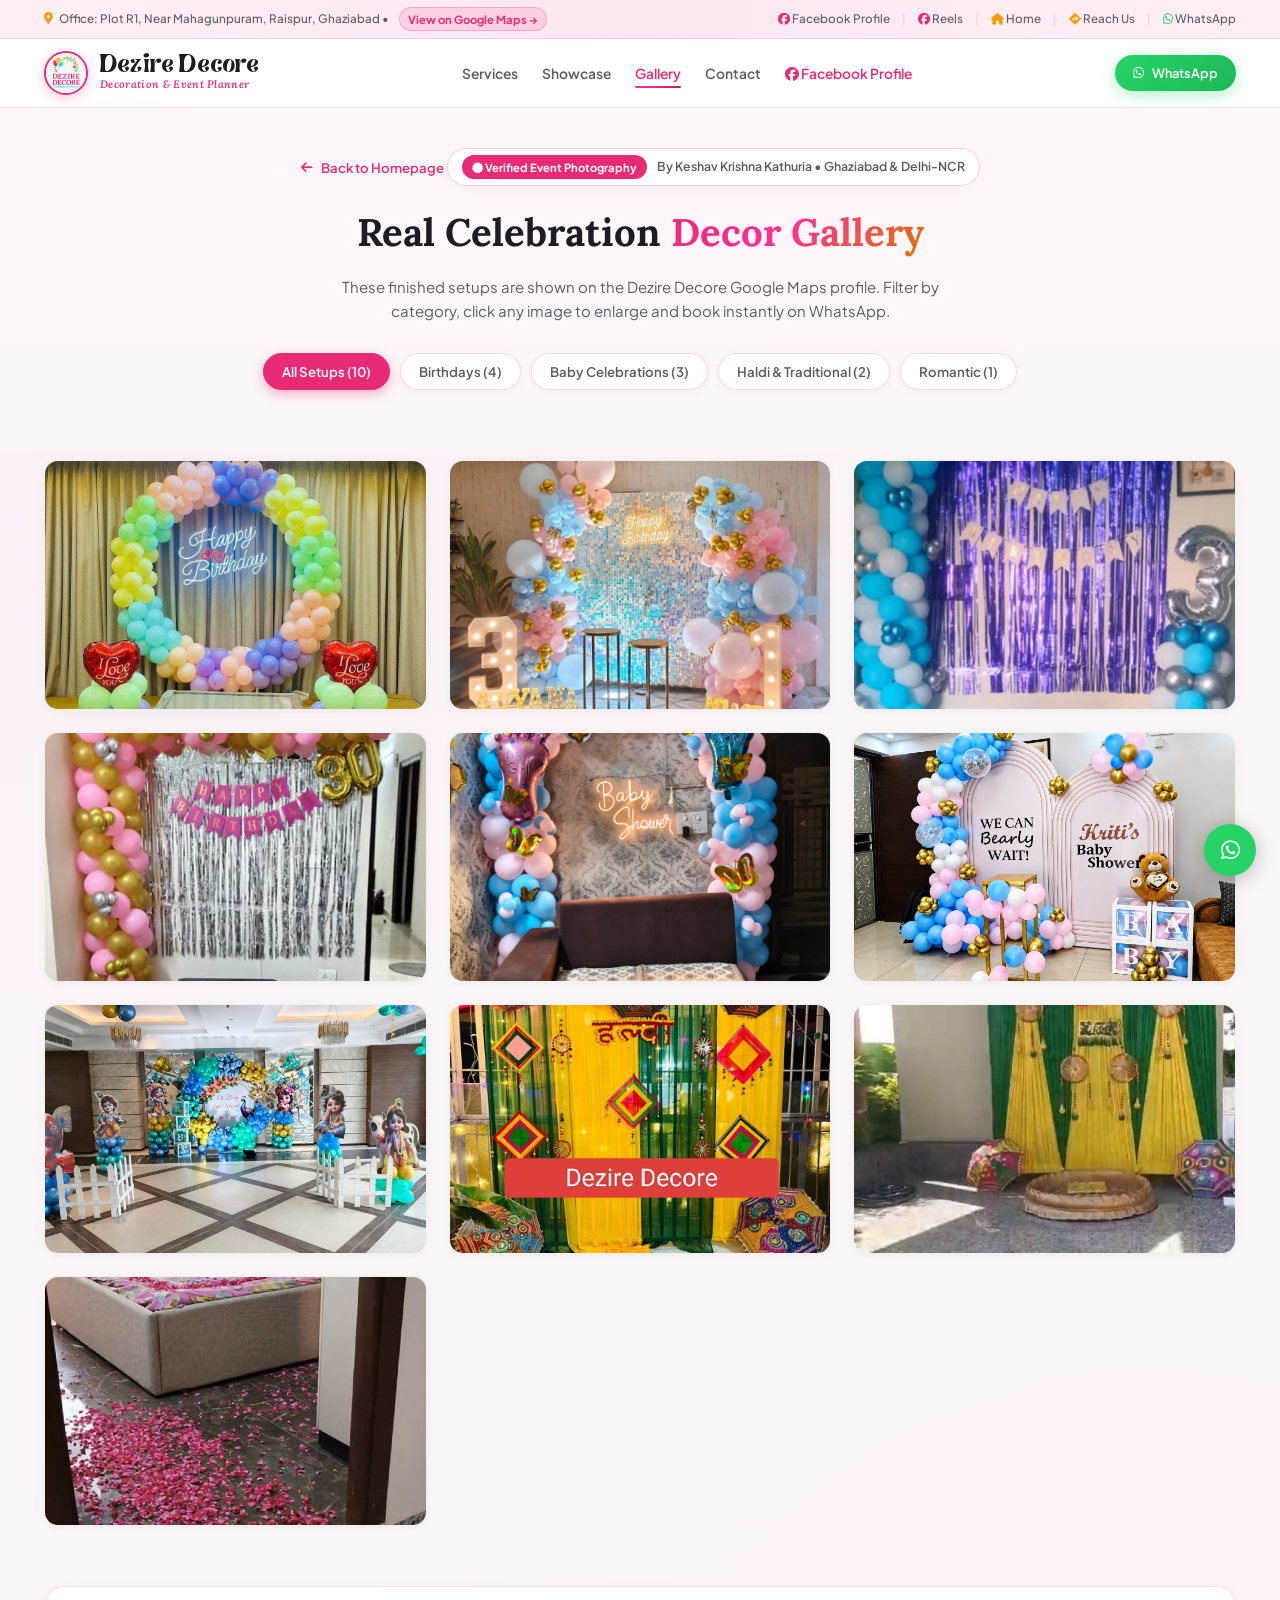
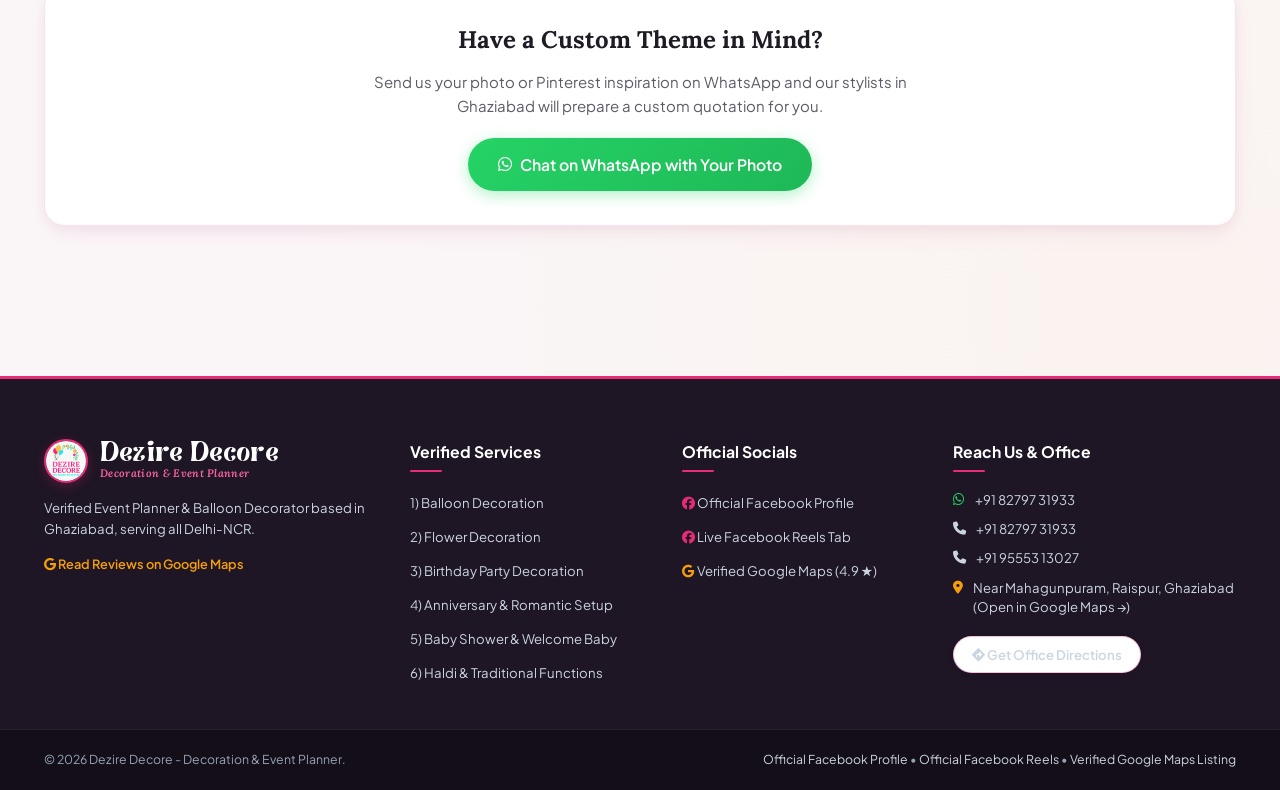
==== commit a65ee364: "Force direct WhatsApp app launch via Android Intent bypassing browser default preference and fallbac" ====
--- a/gallery.html
+++ b/gallery.html
@@ -317,6 +317,16 @@
       </div>
     </div>
   </section>
+
+  <!-- Floating Direct Contact Buttons -->
+  <div class="floating-actions">
+    <a href="tel:+918279731933" class="float-btn float-call" aria-label="Call Now">
+      <i class="fa-solid fa-phone"></i>
+    </a>
+    <a href="https://api.whatsapp.com/send?phone=918279731933&text=Hi%20Dezire%20Decore,%20I%20am%20contacting%20you%20from%20your%20gallery%20page" data-wa-text="Hi Dezire Decore, I am contacting you from your gallery page" class="float-btn float-wa" aria-label="Chat on WhatsApp">
+      <i class="fa-brands fa-whatsapp"></i>
+    </a>
+  </div>
 
   <!-- Lightbox Modal for Fast Zoom/Details -->
   <div class="lightbox-modal" id="lightboxModal" role="dialog" aria-modal="true" aria-label="Event Decor Preview">
